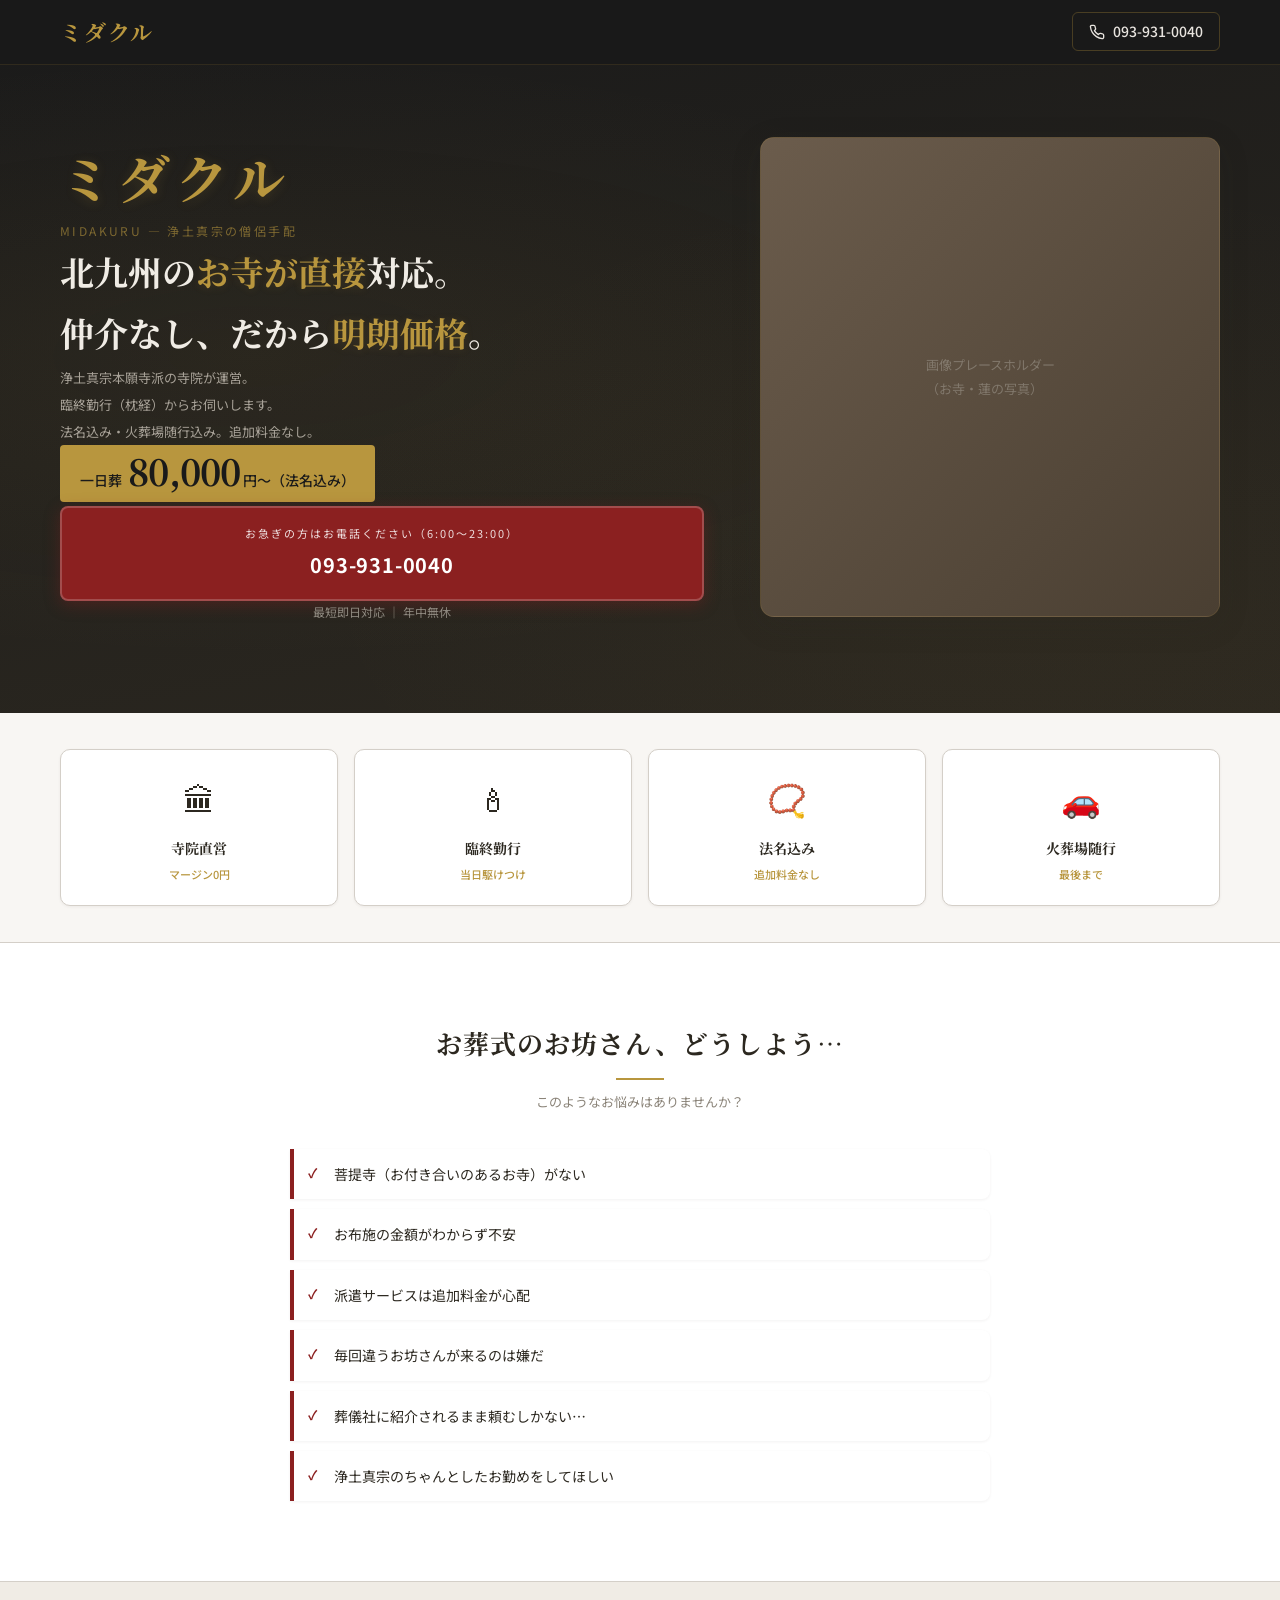
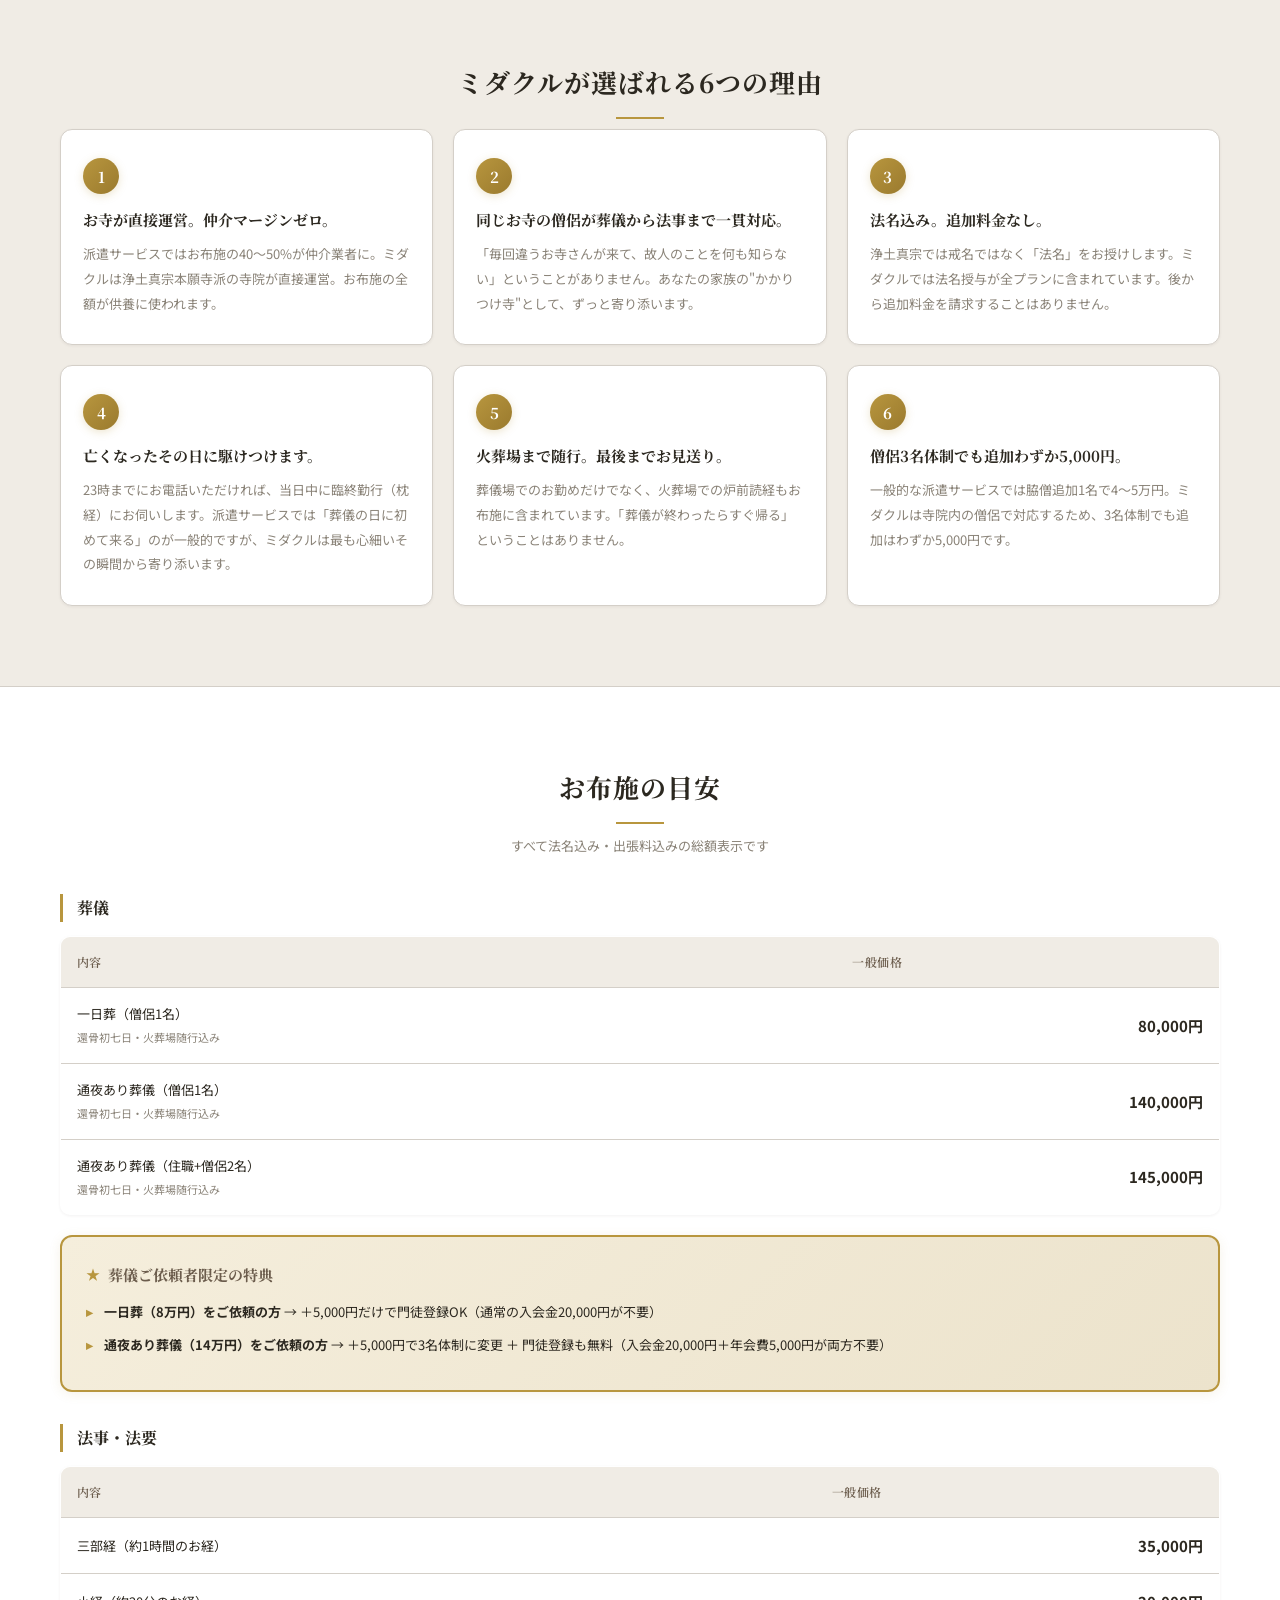
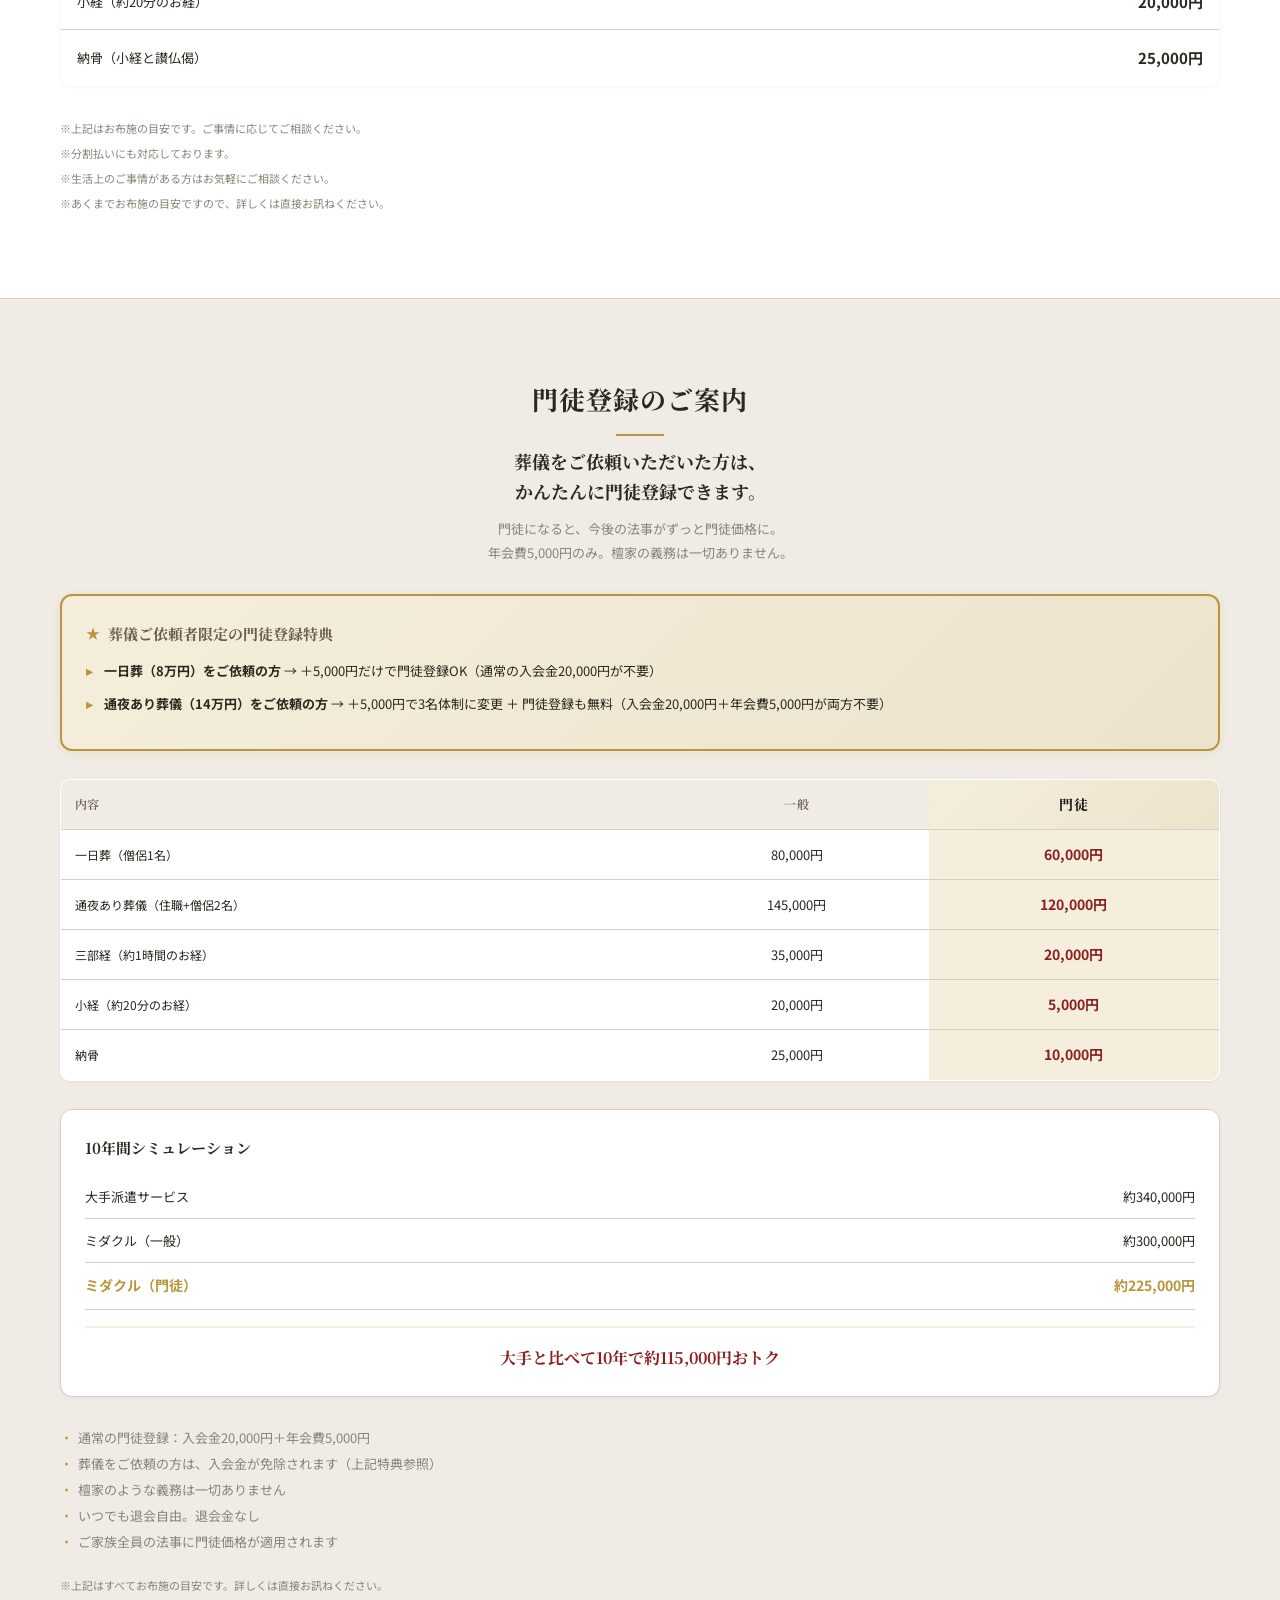
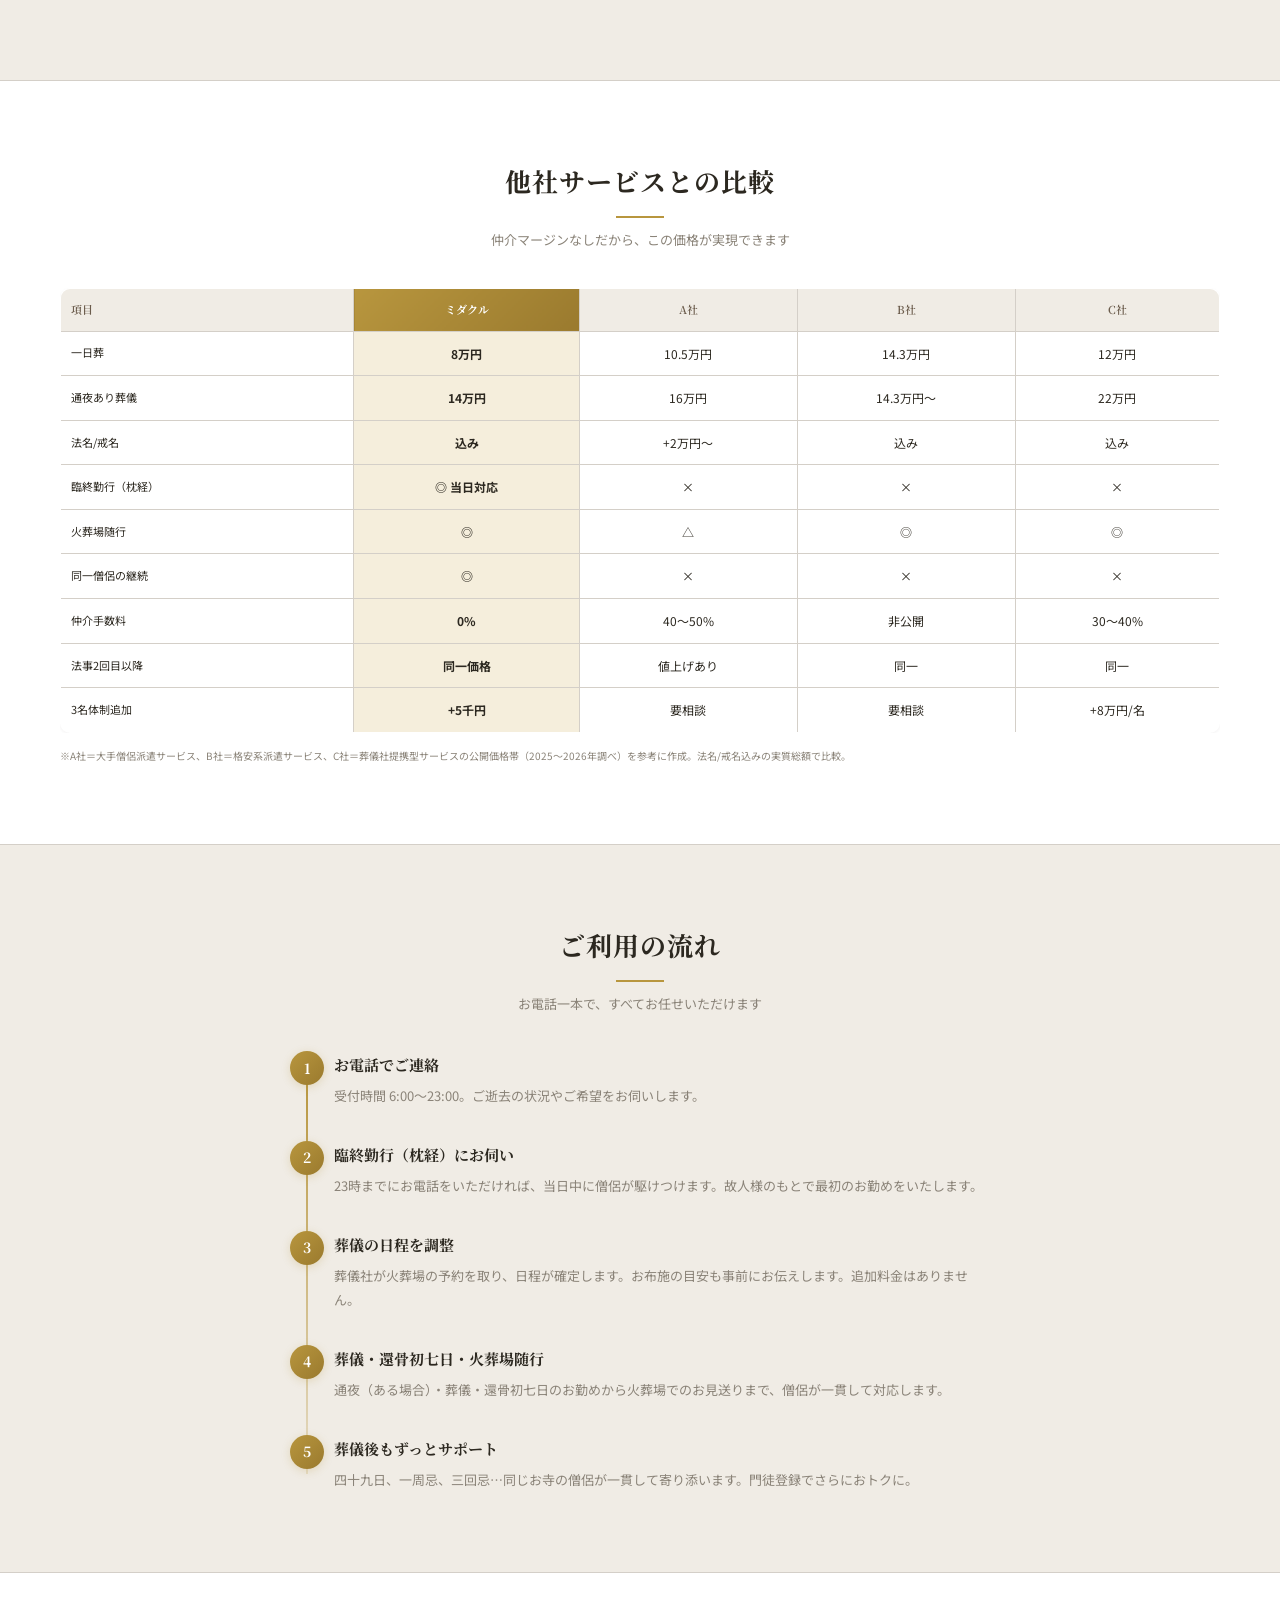
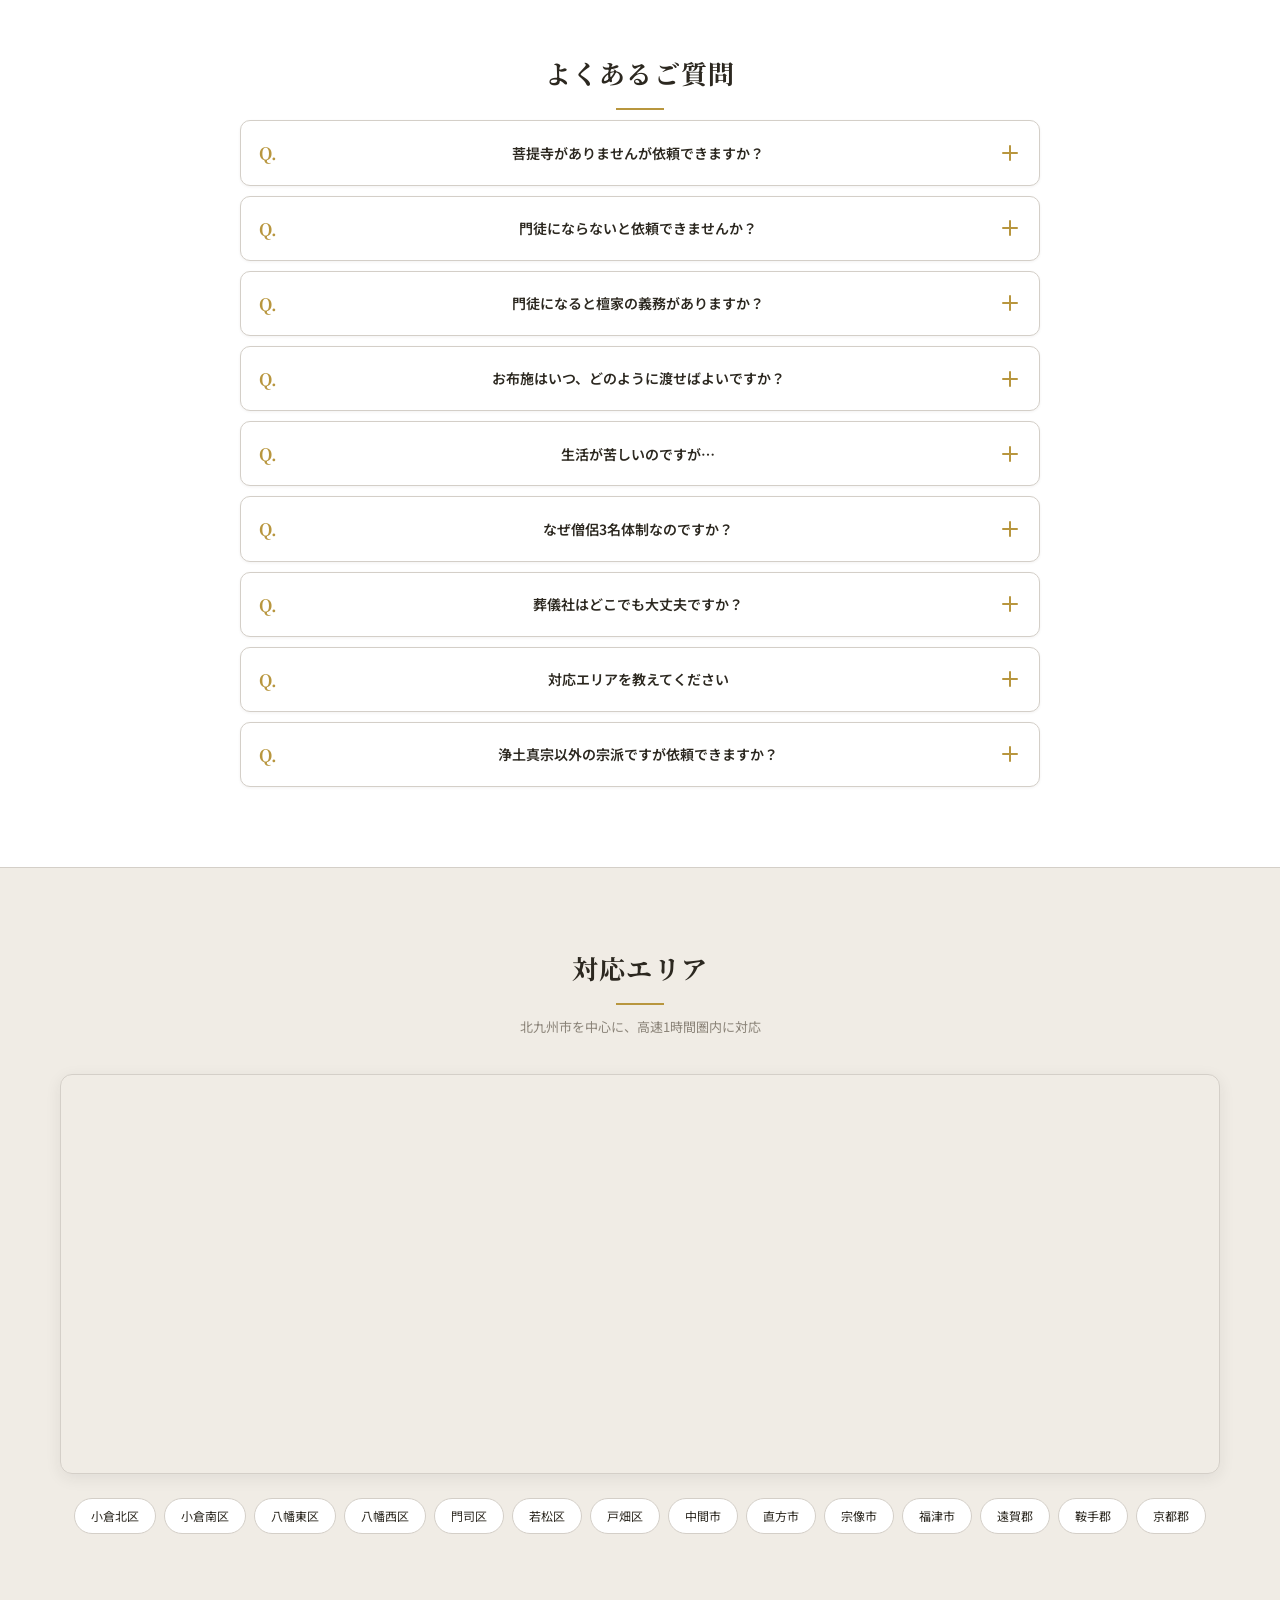
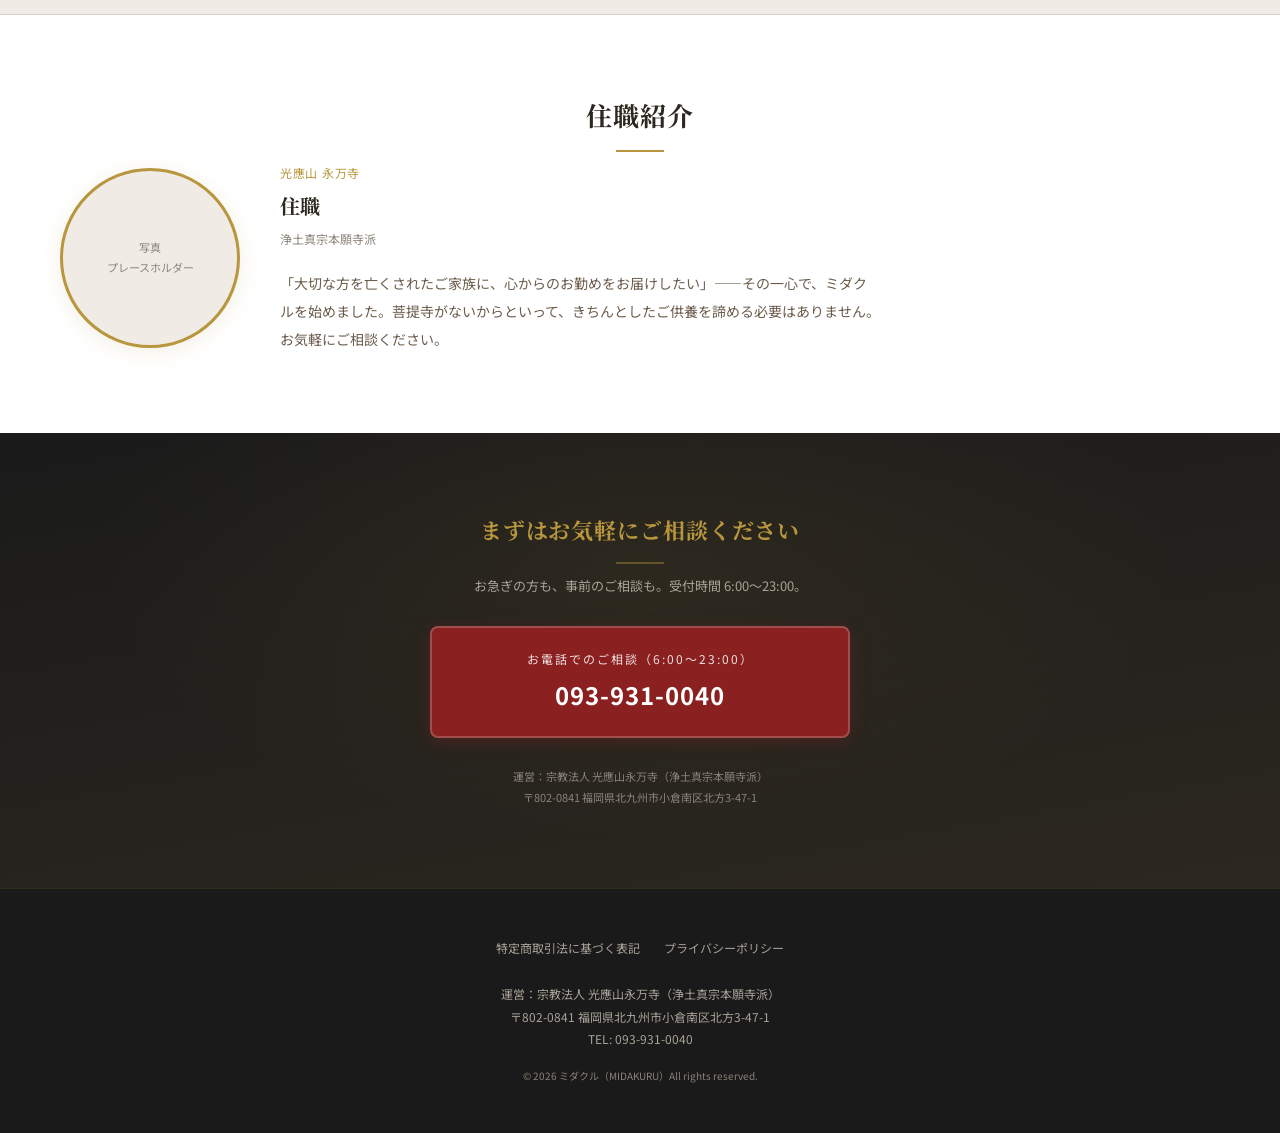
==== index.html @ 97f68e57 "デザイン修正：ゴールド感と価格バッジの高級感を強化 Co-Authored-By: Claude Opus 4.6 (1M context) <noreply@anthropic.com>" ====
<!DOCTYPE html>
<html lang="ja">
<head>
  <meta charset="UTF-8">
  <meta name="viewport" content="width=device-width, initial-scale=1.0">
  <title>ミダクル | 北九州の僧侶手配・お坊さん派遣 — 浄土真宗本願寺派の寺院が直接対応</title>
  <meta name="description" content="北九州市の浄土真宗本願寺派寺院が直接運営する僧侶手配サービス。一日葬8万円〜、法名込み・火葬場随行込み。仲介マージンなし。受付時間6:00〜23:00。">
  <meta name="keywords" content="僧侶派遣,北九州,お坊さん,葬儀,法事,浄土真宗,本願寺派,一日葬,家族葬,お布施">

  <!-- OGP -->
  <meta property="og:title" content="ミダクル | 北九州の僧侶手配サービス">
  <meta property="og:description" content="浄土真宗本願寺派の寺院が直接運営。法名込み・火葬場随行込み。一日葬8万円〜。">
  <meta property="og:image" content="/images/ogp.jpg">
  <meta property="og:type" content="website">
  <meta property="og:locale" content="ja_JP">

  <!-- Fonts -->
  <link rel="preconnect" href="https://fonts.googleapis.com">
  <link rel="preconnect" href="https://fonts.gstatic.com" crossorigin>
  <link href="https://fonts.googleapis.com/css2?family=Noto+Sans+JP:wght@400;500;600;700&family=Noto+Serif+JP:wght@400;700&display=swap" rel="stylesheet">

  <!-- Styles -->
  <link rel="stylesheet" href="css/style.css">

  <!-- JSON-LD -->
  <script type="application/ld+json">
  {
    "@context": "https://schema.org",
    "@type": "ReligiousOrganization",
    "name": "ミダクル（MIDAKURU）",
    "description": "北九州市の浄土真宗本願寺派寺院が直接運営する僧侶手配サービス",
    "url": "https://midakuru.jp",
    "telephone": "093-931-0040",
    "address": {
      "@type": "PostalAddress",
      "streetAddress": "北方3-47-1",
      "addressLocality": "北九州市小倉南区",
      "addressRegion": "福岡県",
      "postalCode": "802-0841",
      "addressCountry": "JP"
    },
    "parentOrganization": {
      "@type": "BuddhistTemple",
      "name": "光應山 永万寺"
    },
    "areaServed": ["北九州市", "中間市", "直方市", "宗像市", "福津市", "京都郡"]
  }
  </script>
</head>
<body>

  <!-- ========== Header ========== -->
  <header class="header">
    <div class="container">
      <a href="#" class="header__brand">ミダクル</a>
      <a href="tel:093-931-0040" class="header__phone">
        <svg class="header__phone-icon" viewBox="0 0 24 24" fill="none" stroke="currentColor" stroke-width="2" stroke-linecap="round" stroke-linejoin="round"><path d="M22 16.92v3a2 2 0 0 1-2.18 2 19.79 19.79 0 0 1-8.63-3.07 19.5 19.5 0 0 1-6-6 19.79 19.79 0 0 1-3.07-8.67A2 2 0 0 1 4.11 2h3a2 2 0 0 1 2 1.72c.127.96.361 1.903.7 2.81a2 2 0 0 1-.45 2.11L8.09 9.91a16 16 0 0 0 6 6l1.27-1.27a2 2 0 0 1 2.11-.45c.907.339 1.85.573 2.81.7A2 2 0 0 1 22 16.92z"/></svg>
        093-931-0040
      </a>
    </div>
  </header>

  <!-- ========== 1. Hero ========== -->
  <section class="hero" id="top">
    <div class="container">
      <div class="hero__content">
        <div class="hero__brand">ミダクル</div>
        <div class="hero__sub-brand">MIDAKURU — 浄土真宗の僧侶手配</div>

        <h1 class="hero__copy">
          北九州の<span class="gold">お寺が直接</span>対応。<br>
          仲介なし、だから<span class="gold">明朗価格</span>。
        </h1>

        <p class="hero__desc">
          浄土真宗本願寺派の寺院が運営。<br>
          臨終勤行（枕経）からお伺いします。<br>
          法名込み・火葬場随行込み。追加料金なし。
        </p>

        <div class="hero__badge">
          <span class="hero__badge-label">一日葬</span>
          <span class="hero__badge-price">80,000</span>
          <span class="hero__badge-unit">円〜（法名込み）</span>
        </div>

        <div class="hero__cta-wrap">
          <a href="tel:093-931-0040" class="btn-phone">
            <span class="btn-phone__label">お急ぎの方はお電話ください（6:00〜23:00）</span>
            <span class="btn-phone__number">093-931-0040</span>
          </a>
        </div>

        <p class="hero__hours">最短即日対応 ｜ 年中無休</p>
      </div>

      <div class="hero__image">
        <span>画像プレースホルダー<br>（お寺・蓮の写真）</span>
      </div>
    </div>
  </section>

  <!-- ========== 2. Trust Bar ========== -->
  <section class="trust-bar" data-reveal>
    <div class="container">
      <div class="trust-bar__grid">
        <div class="trust-bar__item">
          <div class="trust-bar__icon">🏛</div>
          <div class="trust-bar__title">寺院直営</div>
          <div class="trust-bar__text">マージン0円</div>
        </div>
        <div class="trust-bar__item">
          <div class="trust-bar__icon">🕯</div>
          <div class="trust-bar__title">臨終勤行</div>
          <div class="trust-bar__text">当日駆けつけ</div>
        </div>
        <div class="trust-bar__item">
          <div class="trust-bar__icon">📿</div>
          <div class="trust-bar__title">法名込み</div>
          <div class="trust-bar__text">追加料金なし</div>
        </div>
        <div class="trust-bar__item">
          <div class="trust-bar__icon">🚗</div>
          <div class="trust-bar__title">火葬場随行</div>
          <div class="trust-bar__text">最後まで</div>
        </div>
      </div>
    </div>
  </section>

  <!-- ========== 3. Pain Points ========== -->
  <section class="section section--white" data-reveal>
    <div class="container">
      <h2 class="section-title">お葬式のお坊さん、どうしよう…</h2>
      <p class="section-subtitle">このようなお悩みはありませんか？</p>

      <div class="pain__list">
        <div class="pain__item">菩提寺（お付き合いのあるお寺）がない</div>
        <div class="pain__item">お布施の金額がわからず不安</div>
        <div class="pain__item">派遣サービスは追加料金が心配</div>
        <div class="pain__item">毎回違うお坊さんが来るのは嫌だ</div>
        <div class="pain__item">葬儀社に紹介されるまま頼むしかない…</div>
        <div class="pain__item">浄土真宗のちゃんとしたお勤めをしてほしい</div>
      </div>
    </div>
  </section>

  <!-- ========== 4. Reasons ========== -->
  <section class="section section--alt" id="reasons" data-reveal>
    <div class="container">
      <h2 class="section-title">ミダクルが選ばれる6つの理由</h2>
      <div class="reasons__grid">
        <div class="reason-card">
          <div class="reason-card__number">1</div>
          <h3 class="reason-card__title">お寺が直接運営。仲介マージンゼロ。</h3>
          <p class="reason-card__text">派遣サービスではお布施の40〜50%が仲介業者に。ミダクルは浄土真宗本願寺派の寺院が直接運営。お布施の全額が供養に使われます。</p>
        </div>
        <div class="reason-card">
          <div class="reason-card__number">2</div>
          <h3 class="reason-card__title">同じお寺の僧侶が葬儀から法事まで一貫対応。</h3>
          <p class="reason-card__text">「毎回違うお寺さんが来て、故人のことを何も知らない」ということがありません。あなたの家族の"かかりつけ寺"として、ずっと寄り添います。</p>
        </div>
        <div class="reason-card">
          <div class="reason-card__number">3</div>
          <h3 class="reason-card__title">法名込み。追加料金なし。</h3>
          <p class="reason-card__text">浄土真宗では戒名ではなく「法名」をお授けします。ミダクルでは法名授与が全プランに含まれています。後から追加料金を請求することはありません。</p>
        </div>
        <div class="reason-card">
          <div class="reason-card__number">4</div>
          <h3 class="reason-card__title">亡くなったその日に駆けつけます。</h3>
          <p class="reason-card__text">23時までにお電話いただければ、当日中に臨終勤行（枕経）にお伺いします。派遣サービスでは「葬儀の日に初めて来る」のが一般的ですが、ミダクルは最も心細いその瞬間から寄り添います。</p>
        </div>
        <div class="reason-card">
          <div class="reason-card__number">5</div>
          <h3 class="reason-card__title">火葬場まで随行。最後までお見送り。</h3>
          <p class="reason-card__text">葬儀場でのお勤めだけでなく、火葬場での炉前読経もお布施に含まれています。「葬儀が終わったらすぐ帰る」ということはありません。</p>
        </div>
        <div class="reason-card">
          <div class="reason-card__number">6</div>
          <h3 class="reason-card__title">僧侶3名体制でも追加わずか5,000円。</h3>
          <p class="reason-card__text">一般的な派遣サービスでは脇僧追加1名で4〜5万円。ミダクルは寺院内の僧侶で対応するため、3名体制でも追加はわずか5,000円です。</p>
        </div>
      </div>
    </div>
  </section>

  <!-- ========== 5. Pricing ========== -->
  <section class="section section--white" id="price-funeral" data-reveal>
    <div class="container">
      <h2 class="section-title">お布施の目安</h2>
      <p class="section-subtitle">すべて法名込み・出張料込みの総額表示です</p>

      <!-- 葬儀 -->
      <div class="pricing__block">
        <h3 class="pricing__heading">葬儀</h3>
        <table class="price-table">
          <thead>
            <tr><th>内容</th><th>一般価格</th></tr>
          </thead>
          <tbody>
            <tr><td>一日葬（僧侶1名）<br><small>還骨初七日・火葬場随行込み</small></td><td>80,000円</td></tr>
            <tr><td>通夜あり葬儀（僧侶1名）<br><small>還骨初七日・火葬場随行込み</small></td><td>140,000円</td></tr>
            <tr><td>通夜あり葬儀（住職+僧侶2名）<br><small>還骨初七日・火葬場随行込み</small></td><td>145,000円</td></tr>
          </tbody>
        </table>

        <div class="offer-box">
          <div class="offer-box__title">葬儀ご依頼者限定の特典</div>
          <div class="offer-box__item"><strong>一日葬（8万円）をご依頼の方</strong> → ＋5,000円だけで門徒登録OK（通常の入会金20,000円が不要）</div>
          <div class="offer-box__item"><strong>通夜あり葬儀（14万円）をご依頼の方</strong> → ＋5,000円で3名体制に変更 ＋ 門徒登録も無料（入会金20,000円＋年会費5,000円が両方不要）</div>
        </div>
      </div>

      <!-- 法事 -->
      <div class="pricing__block" id="price-honji">
        <h3 class="pricing__heading">法事・法要</h3>
        <table class="price-table">
          <thead>
            <tr><th>内容</th><th>一般価格</th></tr>
          </thead>
          <tbody>
            <tr><td>三部経（約1時間のお経）</td><td>35,000円</td></tr>
            <tr><td>小経（約20分のお経）</td><td>20,000円</td></tr>
            <tr><td>納骨（小経と讃仏偈）</td><td>25,000円</td></tr>
          </tbody>
        </table>
      </div>

      <div class="pricing__notes">
        <p>※上記はお布施の目安です。ご事情に応じてご相談ください。</p>
        <p>※分割払いにも対応しております。</p>
        <p>※生活上のご事情がある方はお気軽にご相談ください。</p>
        <p>※あくまでお布施の目安ですので、詳しくは直接お訊ねください。</p>
      </div>
    </div>
  </section>

  <!-- ========== 6. Monto ========== -->
  <section class="section section--alt" id="monto" data-reveal>
    <div class="container">
      <h2 class="section-title">門徒登録のご案内</h2>

      <p class="monto__catch">葬儀をご依頼いただいた方は、<br>かんたんに門徒登録できます。</p>
      <p class="monto__sub">門徒になると、今後の法事がずっと門徒価格に。<br>年会費5,000円のみ。檀家の義務は一切ありません。</p>

      <div class="offer-box">
        <div class="offer-box__title">葬儀ご依頼者限定の門徒登録特典</div>
        <div class="offer-box__item"><strong>一日葬（8万円）をご依頼の方</strong> → ＋5,000円だけで門徒登録OK（通常の入会金20,000円が不要）</div>
        <div class="offer-box__item"><strong>通夜あり葬儀（14万円）をご依頼の方</strong> → ＋5,000円で3名体制に変更 ＋ 門徒登録も無料（入会金20,000円＋年会費5,000円が両方不要）</div>
      </div>

      <!-- 比較表 -->
      <table class="compare-table">
        <thead>
          <tr><th>内容</th><th>一般</th><th class="col-monto">門徒</th></tr>
        </thead>
        <tbody>
          <tr><td>一日葬（僧侶1名）</td><td>80,000円</td><td class="col-monto">60,000円</td></tr>
          <tr><td>通夜あり葬儀（住職+僧侶2名）</td><td>145,000円</td><td class="col-monto">120,000円</td></tr>
          <tr><td>三部経（約1時間のお経）</td><td>35,000円</td><td class="col-monto">20,000円</td></tr>
          <tr><td>小経（約20分のお経）</td><td>20,000円</td><td class="col-monto">5,000円</td></tr>
          <tr><td>納骨</td><td>25,000円</td><td class="col-monto">10,000円</td></tr>
        </tbody>
      </table>

      <!-- 10年シミュレーション -->
      <div class="simulation">
        <div class="simulation__title">10年間シミュレーション</div>
        <div class="simulation__row">
          <span>大手派遣サービス</span>
          <span>約340,000円</span>
        </div>
        <div class="simulation__row">
          <span>ミダクル（一般）</span>
          <span>約300,000円</span>
        </div>
        <div class="simulation__row simulation__row--highlight">
          <span>ミダクル（門徒）</span>
          <span>約225,000円</span>
        </div>
        <div class="simulation__result">大手と比べて10年で約115,000円おトク</div>
      </div>

      <ul class="monto__info">
        <li>通常の門徒登録：入会金20,000円＋年会費5,000円</li>
        <li>葬儀をご依頼の方は、入会金が免除されます（上記特典参照）</li>
        <li>檀家のような義務は一切ありません</li>
        <li>いつでも退会自由。退会金なし</li>
        <li>ご家族全員の法事に門徒価格が適用されます</li>
      </ul>

      <div class="pricing__notes" style="margin-top: 20px;">
        <p>※上記はすべてお布施の目安です。詳しくは直接お訊ねください。</p>
      </div>
    </div>
  </section>

  <!-- ========== 7. Competitor Comparison ========== -->
  <section class="section section--white" data-reveal>
    <div class="container">
      <h2 class="section-title">他社サービスとの比較</h2>
      <p class="section-subtitle">仲介マージンなしだから、この価格が実現できます</p>

      <div class="competitor-table-wrap">
        <table class="competitor-table">
          <thead>
            <tr>
              <th>項目</th>
              <th class="col-midakuru">ミダクル</th>
              <th>A社</th>
              <th>B社</th>
              <th>C社</th>
            </tr>
          </thead>
          <tbody>
            <tr><td>一日葬</td><td class="col-midakuru">8万円</td><td>10.5万円</td><td>14.3万円</td><td>12万円</td></tr>
            <tr><td>通夜あり葬儀</td><td class="col-midakuru">14万円</td><td>16万円</td><td>14.3万円〜</td><td>22万円</td></tr>
            <tr><td>法名/戒名</td><td class="col-midakuru">込み</td><td>+2万円〜</td><td>込み</td><td>込み</td></tr>
            <tr><td>臨終勤行（枕経）</td><td class="col-midakuru">◎ 当日対応</td><td>×</td><td>×</td><td>×</td></tr>
            <tr><td>火葬場随行</td><td class="col-midakuru">◎</td><td>△</td><td>◎</td><td>◎</td></tr>
            <tr><td>同一僧侶の継続</td><td class="col-midakuru">◎</td><td>×</td><td>×</td><td>×</td></tr>
            <tr><td>仲介手数料</td><td class="col-midakuru">0%</td><td>40〜50%</td><td>非公開</td><td>30〜40%</td></tr>
            <tr><td>法事2回目以降</td><td class="col-midakuru">同一価格</td><td>値上げあり</td><td>同一</td><td>同一</td></tr>
            <tr><td>3名体制追加</td><td class="col-midakuru">+5千円</td><td>要相談</td><td>要相談</td><td>+8万円/名</td></tr>
          </tbody>
        </table>
      </div>
      <p class="competitor-note">※A社＝大手僧侶派遣サービス、B社＝格安系派遣サービス、C社＝葬儀社提携型サービスの公開価格帯（2025〜2026年調べ）を参考に作成。法名/戒名込みの実質総額で比較。</p>
    </div>
  </section>

  <!-- ========== 8. Flow ========== -->
  <section class="section section--alt" data-reveal>
    <div class="container">
      <h2 class="section-title">ご利用の流れ</h2>
      <p class="section-subtitle">お電話一本で、すべてお任せいただけます</p>

      <div class="flow__timeline">
        <div class="flow__step">
          <div class="flow__number">1</div>
          <h3 class="flow__title">お電話でご連絡</h3>
          <p class="flow__text">受付時間 6:00〜23:00。ご逝去の状況やご希望をお伺いします。</p>
        </div>
        <div class="flow__step">
          <div class="flow__number">2</div>
          <h3 class="flow__title">臨終勤行（枕経）にお伺い</h3>
          <p class="flow__text">23時までにお電話をいただければ、当日中に僧侶が駆けつけます。故人様のもとで最初のお勤めをいたします。</p>
        </div>
        <div class="flow__step">
          <div class="flow__number">3</div>
          <h3 class="flow__title">葬儀の日程を調整</h3>
          <p class="flow__text">葬儀社が火葬場の予約を取り、日程が確定します。お布施の目安も事前にお伝えします。追加料金はありません。</p>
        </div>
        <div class="flow__step">
          <div class="flow__number">4</div>
          <h3 class="flow__title">葬儀・還骨初七日・火葬場随行</h3>
          <p class="flow__text">通夜（ある場合）・葬儀・還骨初七日のお勤めから火葬場でのお見送りまで、僧侶が一貫して対応します。</p>
        </div>
        <div class="flow__step">
          <div class="flow__number">5</div>
          <h3 class="flow__title">葬儀後もずっとサポート</h3>
          <p class="flow__text">四十九日、一周忌、三回忌…同じお寺の僧侶が一貫して寄り添います。門徒登録でさらにおトクに。</p>
        </div>
      </div>
    </div>
  </section>

  <!-- ========== 9. FAQ ========== -->
  <section class="section section--white" id="faq" data-reveal>
    <div class="container">
      <h2 class="section-title">よくあるご質問</h2>

      <div class="faq__list">
        <div class="faq__item">
          <button class="faq__question" aria-expanded="false">
            菩提寺がありませんが依頼できますか？
            <span class="faq__icon"></span>
          </button>
          <div class="faq__answer"><div class="faq__answer-inner">はい、菩提寺がない方こそミダクルをご利用ください。宗旨宗派を問わず、どなたでもご依頼いただけます。</div></div>
        </div>
        <div class="faq__item">
          <button class="faq__question" aria-expanded="false">
            門徒にならないと依頼できませんか？
            <span class="faq__icon"></span>
          </button>
          <div class="faq__answer"><div class="faq__answer-inner">いいえ、門徒でなくても一般価格でご依頼いただけます。門徒登録は任意です。強制は一切ありません。</div></div>
        </div>
        <div class="faq__item">
          <button class="faq__question" aria-expanded="false">
            門徒になると檀家の義務がありますか？
            <span class="faq__icon"></span>
          </button>
          <div class="faq__answer"><div class="faq__answer-inner">ありません。寄付やお手伝いの義務は一切なく、いつでも退会自由です。年会費5,000円のみです。</div></div>
        </div>
        <div class="faq__item">
          <button class="faq__question" aria-expanded="false">
            お布施はいつ、どのように渡せばよいですか？
            <span class="faq__icon"></span>
          </button>
          <div class="faq__answer"><div class="faq__answer-inner">当日にお渡しいただくか、後日のお振込みでも結構です。分割払いにもご対応しております。</div></div>
        </div>
        <div class="faq__item">
          <button class="faq__question" aria-expanded="false">
            生活が苦しいのですが…
            <span class="faq__icon"></span>
          </button>
          <div class="faq__answer"><div class="faq__answer-inner">ご事情をお聞かせください。金額のご相談や分割払いにも対応しております。お布施の金額で供養の質が変わることはありません。</div></div>
        </div>
        <div class="faq__item">
          <button class="faq__question" aria-expanded="false">
            なぜ僧侶3名体制なのですか？
            <span class="faq__icon"></span>
          </button>
          <div class="faq__answer"><div class="faq__answer-inner">お葬式は一生に一度きりの大切な儀式です。もし読経の途中で僧侶が体調を崩したら、そのお葬式はやり直しがききません。大切な方を確実にお見送りできるよう、永万寺では3名体制でお勤めを行っています。丁寧さだけでなく「確実にお葬式を最後までやり遂げる」ための備えでもあります。</div></div>
        </div>
        <div class="faq__item">
          <button class="faq__question" aria-expanded="false">
            葬儀社はどこでも大丈夫ですか？
            <span class="faq__icon"></span>
          </button>
          <div class="faq__answer"><div class="faq__answer-inner">はい、どの葬儀社をお使いでも対応いたします。葬儀場、ご自宅、火葬場どこへでもお伺いします。</div></div>
        </div>
        <div class="faq__item">
          <button class="faq__question" aria-expanded="false">
            対応エリアを教えてください
            <span class="faq__icon"></span>
          </button>
          <div class="faq__answer"><div class="faq__answer-inner">北九州市全域（小倉北区・小倉南区・八幡東区・八幡西区・門司区・若松区・戸畑区）、中間市、直方市、宗像市、福津市、遠賀郡、鞍手郡、京都郡に対応しています。</div></div>
        </div>
        <div class="faq__item">
          <button class="faq__question" aria-expanded="false">
            浄土真宗以外の宗派ですが依頼できますか？
            <span class="faq__icon"></span>
          </button>
          <div class="faq__answer"><div class="faq__answer-inner">お勤め自体は浄土真宗本願寺派の作法で行います。宗派にこだわりがなければ、どなたでもご利用いただけます。</div></div>
        </div>
      </div>
    </div>
  </section>

  <!-- ========== 10. Area ========== -->
  <section class="section section--alt" id="area" data-reveal>
    <div class="container">
      <h2 class="section-title">対応エリア</h2>
      <p class="section-subtitle">北九州市を中心に、高速1時間圏内に対応</p>

      <div class="area__map">
        <iframe
          src="https://www.google.com/maps/embed?pb=!1m18!1m12!1m3!1d26593.06!2d130.8773!3d33.8547!2m3!1f0!2f0!3f0!3m2!1i1024!2i768!4f13.1!3m3!1m2!1s0x3543c12b7ae06a1b%3A0x2e47c15b39ae9c3c!2z5rC45LiH5a-6!5e0!3m2!1sja!2sjp!4v1"
          allowfullscreen=""
          loading="lazy"
          referrerpolicy="no-referrer-when-downgrade"
          title="永万寺の所在地"></iframe>
      </div>

      <div class="area__list">
        <span class="area__tag">小倉北区</span>
        <span class="area__tag">小倉南区</span>
        <span class="area__tag">八幡東区</span>
        <span class="area__tag">八幡西区</span>
        <span class="area__tag">門司区</span>
        <span class="area__tag">若松区</span>
        <span class="area__tag">戸畑区</span>
        <span class="area__tag">中間市</span>
        <span class="area__tag">直方市</span>
        <span class="area__tag">宗像市</span>
        <span class="area__tag">福津市</span>
        <span class="area__tag">遠賀郡</span>
        <span class="area__tag">鞍手郡</span>
        <span class="area__tag">京都郡</span>
      </div>
    </div>
  </section>

  <!-- ========== 11. Profile ========== -->
  <section class="section section--white" data-reveal>
    <div class="container">
      <h2 class="section-title">住職紹介</h2>

      <div class="profile__wrap">
        <div class="profile__photo">
          <span class="profile__photo-placeholder">写真<br>プレースホルダー</span>
        </div>
        <div class="profile__info">
          <div class="profile__temple">光應山 永万寺</div>
          <div class="profile__name">住職</div>
          <div class="profile__role">浄土真宗本願寺派</div>
          <p class="profile__text">
            「大切な方を亡くされたご家族に、心からのお勤めをお届けしたい」——その一心で、ミダクルを始めました。菩提寺がないからといって、きちんとしたご供養を諦める必要はありません。お気軽にご相談ください。
          </p>
        </div>
      </div>
    </div>
  </section>

  <!-- ========== 12. Final CTA ========== -->
  <section class="section section--dark final-cta" id="contact">
    <div class="container">
      <h2 class="section-title">まずはお気軽にご相談ください</h2>
      <p class="final-cta__sub">お急ぎの方も、事前のご相談も。受付時間 6:00〜23:00。</p>

      <div class="final-cta__btn-wrap">
        <a href="tel:093-931-0040" class="btn-phone">
          <span class="btn-phone__label">お電話でのご相談（6:00〜23:00）</span>
          <span class="btn-phone__number">093-931-0040</span>
        </a>
      </div>

      <p class="final-cta__info">
        運営：宗教法人 光應山永万寺（浄土真宗本願寺派）<br>
        〒802-0841 福岡県北九州市小倉南区北方3-47-1
      </p>
    </div>
  </section>

  <!-- ========== Sticky CTA ========== -->
  <div class="sticky-cta">
    <div class="sticky-cta__inner">
      <a href="tel:093-931-0040" class="btn-phone btn-phone--sticky">
        <span class="btn-phone__number">📞 093-931-0040</span>
      </a>
    </div>
  </div>

  <!-- ========== Footer ========== -->
  <footer class="footer">
    <div class="container">
      <div class="footer__links">
        <a href="tokusho.html">特定商取引法に基づく表記</a>
        <a href="privacy.html">プライバシーポリシー</a>
      </div>
      <div class="footer__org">
        運営：宗教法人 光應山永万寺（浄土真宗本願寺派）<br>
        〒802-0841 福岡県北九州市小倉南区北方3-47-1<br>
        TEL: 093-931-0040
      </div>
      <div class="footer__copy">&copy; 2026 ミダクル（MIDAKURU）All rights reserved.</div>
    </div>
  </footer>

  <!-- JS -->
  <script src="js/main.js"></script>
</body>
</html>
---- css/style.css ----
/* =============================================
   ミダクル LP — style.css
   Mobile-first (375px base → 1200px max)
   「和の品格 × 現代的な明朗さ」
   ============================================= */

/* --- CSS Variables --- */
:root {
  --color-bg: #f8f6f3;
  --color-bg-alt: #f0ece5;
  --color-card: #ffffff;
  --color-border: #d4cfc8;
  --color-text: #2c2820;
  --color-muted: #8a8378;
  --color-accent: #6b5c4c;
  --color-gold: #b8963e;
  --color-gold-light: #f5eedc;
  --color-emergency: #8b2020;
  --color-line: #06C755;
  --color-dark: #1a1a1a;
  --color-dark-soft: #2c2820;

  --font-serif: 'Noto Serif JP', serif;
  --font-sans: 'Noto Sans JP', sans-serif;

  --shadow-sm: 0 1px 3px rgba(44, 40, 32, 0.06);
  --shadow-md: 0 4px 16px rgba(44, 40, 32, 0.08);
  --shadow-lg: 0 8px 32px rgba(44, 40, 32, 0.12);
}

/* --- Reset & Base --- */
*, *::before, *::after { box-sizing: border-box; margin: 0; padding: 0; }

html {
  scroll-behavior: smooth;
  font-size: 16px;
  -webkit-text-size-adjust: 100%;
}

body {
  font-family: var(--font-sans);
  color: var(--color-text);
  background: var(--color-bg);
  line-height: 1.8;
  font-size: 14px;
  -webkit-font-smoothing: antialiased;
}

img { max-width: 100%; height: auto; display: block; }
a { color: inherit; text-decoration: none; }
ul, ol { list-style: none; }

/* --- Utility --- */
.container {
  width: 100%;
  max-width: 1200px;
  margin: 0 auto;
  padding: 0 20px;
}

.section-title {
  font-family: var(--font-serif);
  font-size: 21px;
  font-weight: 700;
  text-align: center;
  margin-bottom: 8px;
  line-height: 1.5;
  color: var(--color-text);
  letter-spacing: 0.04em;
}

.section-title::after {
  content: '';
  display: block;
  width: 40px;
  height: 2px;
  background: var(--color-gold);
  margin: 14px auto 0;
}

.section-subtitle {
  text-align: center;
  color: var(--color-muted);
  font-size: 13px;
  margin-bottom: 36px;
  font-family: var(--font-sans);
}

.gold { color: var(--color-gold); }
.red { color: var(--color-emergency); }

/* --- Section spacing --- */
.section {
  padding: 56px 0;
}

.section--white {
  background: var(--color-card);
}

.section--alt {
  background: var(--color-bg-alt);
}

.section--dark {
  background: var(--color-dark);
  color: #e8e4df;
}

.section--dark .section-title {
  color: var(--color-gold);
}

.section--dark .section-title::after {
  background: rgba(184, 150, 62, 0.4);
}

/* Decorative section border */
.section--white + .section--alt,
.section--alt + .section--white {
  border-top: 1px solid var(--color-border);
}

/* =============================================
   1. Header
   ============================================= */
.header {
  position: fixed;
  top: 0;
  left: 0;
  width: 100%;
  z-index: 100;
  background: rgba(26, 26, 26, 0.96);
  backdrop-filter: blur(12px);
  -webkit-backdrop-filter: blur(12px);
  padding: 12px 0;
  border-bottom: 1px solid rgba(184, 150, 62, 0.15);
}

.header .container {
  display: flex;
  align-items: center;
  justify-content: space-between;
}

.header__brand {
  font-family: var(--font-serif);
  font-size: 22px;
  color: var(--color-gold);
  font-weight: 700;
  letter-spacing: 0.08em;
}

.header__phone {
  display: none;
  align-items: center;
  gap: 8px;
  color: #e8e4df;
  font-size: 14px;
  font-weight: 500;
  font-family: var(--font-sans);
  padding: 6px 16px;
  border: 1px solid rgba(184, 150, 62, 0.3);
  border-radius: 6px;
  transition: border-color 0.2s;
}

.header__phone:hover {
  border-color: var(--color-gold);
}

.header__phone-icon {
  width: 16px;
  height: 16px;
}

/* =============================================
   2. Hero
   ============================================= */
.hero {
  background: linear-gradient(170deg, var(--color-dark) 0%, var(--color-dark-soft) 100%);
  color: #e8e4df;
  padding: 100px 0 60px;
  min-height: 100svh;
  display: flex;
  align-items: center;
  position: relative;
  overflow: hidden;
}

/* Subtle texture overlay */
.hero::before {
  content: '';
  position: absolute;
  inset: 0;
  background:
    radial-gradient(ellipse at 20% 50%, rgba(184, 150, 62, 0.06) 0%, transparent 60%),
    radial-gradient(ellipse at 80% 80%, rgba(184, 150, 62, 0.04) 0%, transparent 50%);
  pointer-events: none;
}

.hero .container {
  display: flex;
  flex-direction: column;
  gap: 20px;
  position: relative;
  z-index: 1;
}

.hero__brand {
  font-family: var(--font-serif);
  font-size: 40px;
  color: var(--color-gold);
  font-weight: 700;
  letter-spacing: 0.12em;
  text-shadow: 0 2px 12px rgba(184, 150, 62, 0.2);
}

.hero__sub-brand {
  font-size: 12px;
  color: rgba(184, 150, 62, 0.6);
  letter-spacing: 0.2em;
  font-family: var(--font-sans);
  margin-top: -4px;
}

.hero__copy {
  font-family: var(--font-serif);
  font-size: 23px;
  line-height: 1.8;
  font-weight: 700;
  color: #f0ece5;
}

.hero__copy .gold {
  color: var(--color-gold);
  text-shadow: 0 1px 8px rgba(184, 150, 62, 0.15);
}

.hero__desc {
  font-size: 13px;
  line-height: 2.1;
  color: #a8a298;
  font-family: var(--font-sans);
}

.hero__badge {
  display: inline-flex;
  align-items: baseline;
  gap: 2px;
  background: var(--color-gold);
  color: var(--color-dark);
  padding: 8px 20px;
  border-radius: 4px;
}

.hero__badge-label {
  font-size: 13px;
  font-family: var(--font-sans);
  font-weight: 500;
  margin-right: 4px;
}

.hero__badge-price {
  font-family: var(--font-serif);
  font-size: 30px;
  font-weight: 700;
  line-height: 1;
  letter-spacing: -0.02em;
}

.hero__badge-unit {
  font-size: 13px;
  font-family: var(--font-sans);
  font-weight: 500;
}

.hero__cta-wrap {
  display: flex;
  flex-direction: column;
  gap: 10px;
  margin-top: 4px;
}

.btn-phone {
  display: flex;
  flex-direction: column;
  align-items: center;
  justify-content: center;
  background: var(--color-emergency);
  color: #fff;
  padding: 16px;
  border-radius: 8px;
  border: 2px solid rgba(255, 255, 255, 0.2);
  cursor: pointer;
  text-align: center;
  transition: transform 0.15s, box-shadow 0.15s;
  box-shadow: 0 4px 16px rgba(139, 32, 32, 0.35);
  font-family: var(--font-sans);
}

.btn-phone:hover {
  transform: translateY(-1px);
  box-shadow: 0 6px 24px rgba(139, 32, 32, 0.45);
}

.btn-phone:active {
  transform: translateY(0);
}

.btn-phone__label {
  display: block;
  font-size: 11px;
  font-weight: 400;
  letter-spacing: 2px;
  opacity: 0.85;
  margin-bottom: 4px;
}

.btn-phone__number {
  display: block;
  font-size: 20px;
  font-weight: 700;
  letter-spacing: 0.04em;
}

.hero__hours {
  text-align: center;
  font-size: 12px;
  color: rgba(168, 162, 152, 0.8);
  font-family: var(--font-sans);
}

.hero__image {
  display: none;
}

/* =============================================
   3. Trust Bar
   ============================================= */
.trust-bar {
  padding: 36px 0;
  background: var(--color-bg);
  border-bottom: 1px solid var(--color-border);
}

.trust-bar__grid {
  display: grid;
  grid-template-columns: repeat(2, 1fr);
  gap: 12px;
}

.trust-bar__item {
  text-align: center;
  padding: 20px 10px;
  background: var(--color-card);
  border-radius: 10px;
  border: 1px solid var(--color-border);
  box-shadow: var(--shadow-sm);
  transition: box-shadow 0.2s;
}

.trust-bar__item:hover {
  box-shadow: var(--shadow-md);
}

.trust-bar__icon {
  font-size: 32px;
  margin-bottom: 8px;
}

.trust-bar__title {
  font-family: var(--font-serif);
  font-size: 14px;
  font-weight: 700;
  margin-bottom: 4px;
  color: var(--color-text);
}

.trust-bar__text {
  font-size: 11px;
  color: var(--color-gold);
  font-weight: 500;
}

/* =============================================
   4. Pain Points (お悩み共感)
   ============================================= */
.pain__list {
  display: flex;
  flex-direction: column;
  gap: 10px;
  max-width: 700px;
  margin: 0 auto;
}

.pain__item {
  padding: 14px 16px 14px 40px;
  border-left: 4px solid var(--color-emergency);
  background: var(--color-card);
  border-radius: 0 8px 8px 0;
  font-size: 14px;
  font-family: var(--font-sans);
  line-height: 1.6;
  position: relative;
  box-shadow: var(--shadow-sm);
}

.pain__item::before {
  content: '✓';
  position: absolute;
  left: 14px;
  top: 14px;
  color: var(--color-emergency);
  font-weight: 700;
  font-size: 13px;
}

/* =============================================
   5. Reasons (選ばれる理由)
   ============================================= */
.reasons__grid {
  display: flex;
  flex-direction: column;
  gap: 16px;
}

.reason-card {
  background: var(--color-card);
  border-radius: 12px;
  padding: 28px 22px;
  border: 1px solid var(--color-border);
  box-shadow: var(--shadow-sm);
  position: relative;
  transition: box-shadow 0.2s;
}

.reason-card:hover {
  box-shadow: var(--shadow-md);
}

.reason-card__number {
  display: inline-flex;
  align-items: center;
  justify-content: center;
  width: 36px;
  height: 36px;
  background: linear-gradient(135deg, var(--color-gold), #9a7a2e);
  color: #fff;
  border-radius: 50%;
  font-family: var(--font-serif);
  font-size: 15px;
  font-weight: 700;
  margin-bottom: 14px;
  box-shadow: 0 2px 8px rgba(184, 150, 62, 0.25);
}

.reason-card__title {
  font-family: var(--font-serif);
  font-size: 15px;
  font-weight: 700;
  margin-bottom: 10px;
  line-height: 1.6;
  color: var(--color-text);
}

.reason-card__text {
  font-size: 13px;
  font-family: var(--font-sans);
  color: var(--color-muted);
  line-height: 1.9;
}

/* =============================================
   6. Pricing (料金表)
   ============================================= */
.pricing__block {
  margin-bottom: 32px;
}

.pricing__heading {
  font-family: var(--font-serif);
  font-size: 16px;
  font-weight: 700;
  margin-bottom: 14px;
  padding-left: 14px;
  border-left: 3px solid var(--color-gold);
  color: var(--color-text);
}

.price-table {
  width: 100%;
  border-collapse: collapse;
  font-size: 13px;
  background: var(--color-card);
  border-radius: 10px;
  overflow: hidden;
  border: 1px solid var(--color-border);
  box-shadow: var(--shadow-sm);
}

.price-table th,
.price-table td {
  padding: 14px 16px;
  text-align: left;
  border-bottom: 1px solid var(--color-border);
  font-family: var(--font-sans);
}

.price-table th {
  background: var(--color-bg-alt);
  font-weight: 600;
  font-size: 12px;
  color: var(--color-accent);
  font-family: var(--font-serif);
  letter-spacing: 0.04em;
}

.price-table td:last-child {
  text-align: right;
  font-weight: 700;
  white-space: nowrap;
  color: var(--color-text);
  font-size: 15px;
}

.price-table small {
  color: var(--color-muted);
  font-size: 11px;
}

.price-table tr:last-child td { border-bottom: none; }

/* Special offer box */
.offer-box {
  background: linear-gradient(135deg, var(--color-gold-light), #ece3cc);
  border: 2px solid var(--color-gold);
  border-radius: 12px;
  padding: 24px;
  margin-top: 20px;
  margin-bottom: 28px;
  box-shadow: 0 2px 12px rgba(184, 150, 62, 0.12);
}

.offer-box__title {
  font-family: var(--font-serif);
  font-size: 15px;
  font-weight: 700;
  color: var(--color-accent);
  margin-bottom: 12px;
  display: flex;
  align-items: center;
  gap: 8px;
}

.offer-box__title::before {
  content: '★';
  color: var(--color-gold);
  font-size: 14px;
}

.offer-box__item {
  font-size: 13px;
  font-family: var(--font-sans);
  line-height: 1.9;
  margin-bottom: 8px;
  padding-left: 18px;
  position: relative;
  color: var(--color-text);
}

.offer-box__item::before {
  content: '▸';
  position: absolute;
  left: 0;
  color: var(--color-gold);
  font-weight: 700;
}

.pricing__notes {
  font-size: 11px;
  color: var(--color-muted);
  line-height: 1.9;
  margin-top: 16px;
  font-family: var(--font-sans);
}

.pricing__notes p {
  margin-bottom: 4px;
}

/* =============================================
   7. Monto (門徒登録)
   ============================================= */
.monto__catch {
  font-family: var(--font-serif);
  font-size: 18px;
  font-weight: 700;
  text-align: center;
  margin-bottom: 10px;
  line-height: 1.7;
  color: var(--color-text);
}

.monto__sub {
  text-align: center;
  font-size: 13px;
  color: var(--color-muted);
  margin-bottom: 28px;
  line-height: 1.9;
  font-family: var(--font-sans);
}

/* Comparison table */
.compare-table {
  width: 100%;
  border-collapse: collapse;
  font-size: 13px;
  background: var(--color-card);
  border-radius: 10px;
  overflow: hidden;
  border: 1px solid var(--color-border);
  margin-bottom: 28px;
  box-shadow: var(--shadow-sm);
}

.compare-table th,
.compare-table td {
  padding: 12px 14px;
  text-align: center;
  border-bottom: 1px solid var(--color-border);
  font-family: var(--font-sans);
}

.compare-table thead th {
  background: var(--color-bg-alt);
  font-weight: 600;
  font-size: 12px;
  font-family: var(--font-serif);
  color: var(--color-accent);
  letter-spacing: 0.04em;
}

.compare-table th:first-child,
.compare-table td:first-child {
  text-align: left;
  font-size: 12px;
}

.compare-table .col-monto {
  background: var(--color-gold-light);
  font-weight: 700;
  color: var(--color-emergency);
  font-size: 14px;
}

.compare-table thead .col-monto {
  color: var(--color-dark);
  background: linear-gradient(135deg, var(--color-gold-light), #ece3cc);
}

/* Simulation */
.simulation {
  background: var(--color-card);
  border: 1px solid var(--color-border);
  border-radius: 12px;
  padding: 24px;
  margin-bottom: 28px;
  box-shadow: var(--shadow-sm);
}

.simulation__title {
  font-family: var(--font-serif);
  font-size: 15px;
  font-weight: 700;
  margin-bottom: 14px;
  color: var(--color-text);
}

.simulation__row {
  display: flex;
  justify-content: space-between;
  align-items: center;
  padding: 10px 0;
  font-size: 13px;
  font-family: var(--font-sans);
  border-bottom: 1px solid var(--color-border);
}

.simulation__row:last-of-type { border-bottom: none; }

.simulation__row--highlight {
  color: var(--color-gold);
  font-weight: 700;
  font-size: 14px;
}

.simulation__result {
  text-align: center;
  margin-top: 16px;
  padding-top: 16px;
  border-top: 2px solid var(--color-gold-light);
  font-family: var(--font-serif);
  font-size: 16px;
  font-weight: 700;
  color: var(--color-emergency);
}

/* Monto info list */
.monto__info {
  font-size: 13px;
  line-height: 2;
  color: var(--color-muted);
  font-family: var(--font-sans);
}

.monto__info li {
  padding-left: 18px;
  position: relative;
}

.monto__info li::before {
  content: '・';
  position: absolute;
  left: 0;
  color: var(--color-gold);
}

/* =============================================
   8. Competitor Comparison (他社比較)
   ============================================= */
.competitor-table-wrap {
  overflow-x: auto;
  -webkit-overflow-scrolling: touch;
  margin-bottom: 14px;
}

.competitor-table {
  width: 100%;
  min-width: 540px;
  border-collapse: collapse;
  font-size: 12px;
  background: var(--color-card);
  border-radius: 10px;
  overflow: hidden;
  border: 1px solid var(--color-border);
  box-shadow: var(--shadow-sm);
}

.competitor-table th,
.competitor-table td {
  padding: 11px 10px;
  text-align: center;
  border-bottom: 1px solid var(--color-border);
  border-right: 1px solid var(--color-border);
  font-family: var(--font-sans);
}

.competitor-table th:last-child,
.competitor-table td:last-child {
  border-right: none;
}

.competitor-table thead th {
  background: var(--color-bg-alt);
  font-weight: 600;
  font-size: 11px;
  white-space: nowrap;
  font-family: var(--font-serif);
  color: var(--color-accent);
}

.competitor-table th:first-child,
.competitor-table td:first-child {
  text-align: left;
  white-space: nowrap;
  font-size: 11px;
}

.competitor-table .col-midakuru {
  background: var(--color-gold-light);
  font-weight: 700;
  color: var(--color-text);
}

.competitor-table thead .col-midakuru {
  background: linear-gradient(135deg, var(--color-gold), #9a7a2e);
  color: #fff;
}

.competitor-note {
  font-size: 10px;
  color: var(--color-muted);
  line-height: 1.7;
  font-family: var(--font-sans);
}

/* =============================================
   9. Flow (ご利用の流れ)
   ============================================= */
.flow__timeline {
  position: relative;
  padding-left: 44px;
  max-width: 700px;
  margin: 0 auto;
}

.flow__timeline::before {
  content: '';
  position: absolute;
  left: 16px;
  top: 18px;
  bottom: 18px;
  width: 2px;
  background: linear-gradient(180deg, var(--color-gold), rgba(184, 150, 62, 0.2));
}

.flow__step {
  position: relative;
  margin-bottom: 32px;
}

.flow__step:last-child { margin-bottom: 0; }

.flow__number {
  position: absolute;
  left: -44px;
  top: 0;
  width: 34px;
  height: 34px;
  background: linear-gradient(135deg, var(--color-gold), #9a7a2e);
  color: #fff;
  border-radius: 50%;
  display: flex;
  align-items: center;
  justify-content: center;
  font-family: var(--font-serif);
  font-size: 14px;
  font-weight: 700;
  z-index: 1;
  box-shadow: 0 2px 8px rgba(184, 150, 62, 0.25);
}

.flow__title {
  font-family: var(--font-serif);
  font-size: 15px;
  font-weight: 700;
  margin-bottom: 6px;
  color: var(--color-text);
}

.flow__text {
  font-size: 13px;
  font-family: var(--font-sans);
  color: var(--color-muted);
  line-height: 1.9;
}

/* =============================================
   10. FAQ
   ============================================= */
.faq__list {
  display: flex;
  flex-direction: column;
  gap: 10px;
  max-width: 800px;
  margin: 0 auto;
}

.faq__item {
  background: var(--color-card);
  border: 1px solid var(--color-border);
  border-radius: 10px;
  overflow: hidden;
  box-shadow: var(--shadow-sm);
  transition: box-shadow 0.2s;
}

.faq__item:hover {
  box-shadow: var(--shadow-md);
}

.faq__question {
  width: 100%;
  display: flex;
  align-items: center;
  justify-content: space-between;
  gap: 12px;
  padding: 18px 18px;
  background: none;
  border: none;
  cursor: pointer;
  font-size: 14px;
  font-weight: 600;
  text-align: left;
  color: var(--color-text);
  font-family: var(--font-sans);
  line-height: 1.6;
}

.faq__question::before {
  content: 'Q.';
  flex-shrink: 0;
  font-family: var(--font-serif);
  color: var(--color-gold);
  font-weight: 700;
  font-size: 17px;
}

.faq__icon {
  flex-shrink: 0;
  width: 22px;
  height: 22px;
  position: relative;
  transition: transform 0.3s;
}

.faq__icon::before,
.faq__icon::after {
  content: '';
  position: absolute;
  background: var(--color-gold);
  border-radius: 1px;
}

.faq__icon::before {
  top: 50%;
  left: 3px;
  right: 3px;
  height: 2px;
  transform: translateY(-50%);
}

.faq__icon::after {
  left: 50%;
  top: 3px;
  bottom: 3px;
  width: 2px;
  transform: translateX(-50%);
  transition: transform 0.3s;
}

.faq__item.is-open .faq__icon::after {
  transform: translateX(-50%) scaleY(0);
}

.faq__answer {
  max-height: 0;
  overflow: hidden;
  transition: max-height 0.3s ease;
}

.faq__answer-inner {
  padding: 0 18px 18px 18px;
  font-size: 13px;
  line-height: 1.9;
  color: var(--color-muted);
  border-top: 1px solid var(--color-border);
  padding-top: 14px;
  font-family: var(--font-sans);
}

/* =============================================
   11. Area (対応エリア)
   ============================================= */
.area__map {
  width: 100%;
  height: 280px;
  border-radius: 12px;
  overflow: hidden;
  margin-bottom: 24px;
  border: 1px solid var(--color-border);
  box-shadow: var(--shadow-md);
}

.area__map iframe {
  width: 100%;
  height: 100%;
  border: 0;
}

.area__list {
  display: flex;
  flex-wrap: wrap;
  gap: 8px;
  justify-content: center;
}

.area__tag {
  display: inline-block;
  background: var(--color-card);
  border: 1px solid var(--color-border);
  border-radius: 20px;
  padding: 6px 16px;
  font-size: 12px;
  font-family: var(--font-sans);
  color: var(--color-text);
  transition: background 0.2s, border-color 0.2s;
}

.area__tag:hover {
  background: var(--color-gold-light);
  border-color: var(--color-gold);
}

/* =============================================
   12. Profile (住職紹介)
   ============================================= */
.profile__wrap {
  display: flex;
  flex-direction: column;
  align-items: center;
  gap: 28px;
}

.profile__photo {
  width: 180px;
  height: 180px;
  border-radius: 50%;
  overflow: hidden;
  background: var(--color-bg-alt);
  border: 3px solid var(--color-gold);
  display: flex;
  align-items: center;
  justify-content: center;
  flex-shrink: 0;
  box-shadow: 0 4px 20px rgba(184, 150, 62, 0.15);
}

.profile__photo-placeholder {
  font-size: 11px;
  color: var(--color-muted);
  text-align: center;
  font-family: var(--font-sans);
}

.profile__info {
  text-align: center;
}

.profile__temple {
  font-size: 12px;
  color: var(--color-gold);
  margin-bottom: 4px;
  font-family: var(--font-sans);
  letter-spacing: 0.06em;
}

.profile__name {
  font-family: var(--font-serif);
  font-size: 20px;
  font-weight: 700;
  margin-bottom: 4px;
  color: var(--color-text);
}

.profile__role {
  font-size: 12px;
  color: var(--color-muted);
  margin-bottom: 20px;
  font-family: var(--font-sans);
}

.profile__text {
  font-size: 14px;
  line-height: 2;
  color: var(--color-accent);
  max-width: 600px;
  font-family: var(--font-sans);
}

/* =============================================
   13. Final CTA
   ============================================= */
.final-cta {
  text-align: center;
  background: linear-gradient(170deg, var(--color-dark) 0%, var(--color-dark-soft) 100%);
  position: relative;
}

.final-cta::before {
  content: '';
  position: absolute;
  inset: 0;
  background: radial-gradient(ellipse at 50% 30%, rgba(184, 150, 62, 0.08) 0%, transparent 60%);
  pointer-events: none;
}

.final-cta .container {
  position: relative;
  z-index: 1;
}

.final-cta .section-title {
  color: var(--color-gold);
  font-size: 22px;
}

.final-cta__sub {
  font-size: 13px;
  color: #a8a298;
  margin-bottom: 28px;
  font-family: var(--font-sans);
}

.final-cta__btn-wrap {
  display: flex;
  flex-direction: column;
  gap: 12px;
  max-width: 420px;
  margin: 0 auto 28px;
}

.final-cta .btn-phone {
  padding: 20px 32px;
}

.final-cta .btn-phone__number {
  font-size: 24px;
}

.final-cta .btn-phone__label {
  font-size: 12px;
}

.final-cta__info {
  font-size: 11px;
  color: var(--color-muted);
  line-height: 1.9;
  font-family: var(--font-sans);
}

/* =============================================
   14. Sticky CTA
   ============================================= */
.sticky-cta {
  position: fixed;
  bottom: 0;
  left: 0;
  width: 100%;
  z-index: 90;
  background: rgba(26, 26, 26, 0.94);
  backdrop-filter: blur(12px);
  -webkit-backdrop-filter: blur(12px);
  padding: 10px 16px;
  transform: translateY(100%);
  transition: transform 0.3s ease;
  border-top: 1px solid rgba(184, 150, 62, 0.2);
}

.sticky-cta.is-visible {
  transform: translateY(0);
}

.sticky-cta__inner {
  display: flex;
  gap: 8px;
  max-width: 500px;
  margin: 0 auto;
}

.sticky-cta .btn-phone {
  flex: 1;
  padding: 10px 16px;
  flex-direction: row;
  gap: 6px;
}

.sticky-cta .btn-phone__number {
  font-size: 16px;
}

/* =============================================
   15. Footer
   ============================================= */
.footer {
  background: var(--color-dark);
  color: #a8a298;
  padding: 48px 0 100px;
  font-size: 12px;
  border-top: 1px solid rgba(184, 150, 62, 0.15);
}

.footer__links {
  display: flex;
  justify-content: center;
  gap: 24px;
  margin-bottom: 24px;
  font-family: var(--font-sans);
}

.footer__links a {
  color: #a8a298;
  transition: color 0.2s;
}

.footer__links a:hover { color: var(--color-gold); }

.footer__org {
  text-align: center;
  line-height: 1.9;
  margin-bottom: 16px;
  font-family: var(--font-sans);
}

.footer__copy {
  text-align: center;
  color: var(--color-muted);
  font-size: 10px;
  font-family: var(--font-sans);
}

/* =============================================
   Scroll Reveal
   ============================================= */
[data-reveal] {
  opacity: 0;
  transform: translateY(24px);
  transition: opacity 0.7s ease, transform 0.7s ease;
}

[data-reveal].is-revealed {
  opacity: 1;
  transform: translateY(0);
}

/* =============================================
   PC Responsive (min-width: 768px)
   ============================================= */
@media (min-width: 768px) {
  .section { padding: 80px 0; }

  .section-title { font-size: 26px; margin-bottom: 10px; }
  .section-title::after { width: 48px; margin-top: 16px; }

  .header__phone { display: flex; }

  /* Hero 2-column */
  .hero { min-height: auto; padding: 130px 0 90px; }
  .hero .container {
    flex-direction: row;
    align-items: center;
    gap: 56px;
  }
  .hero__content { flex: 1; }
  .hero__brand { font-size: 48px; }
  .hero__image {
    display: flex;
    flex: 0 0 380px;
    height: 420px;
    background: linear-gradient(135deg, var(--color-accent), #4a3f32);
    border-radius: 14px;
    align-items: center;
    justify-content: center;
    color: rgba(168, 162, 152, 0.5);
    font-size: 13px;
    font-family: var(--font-sans);
    box-shadow: var(--shadow-lg);
    border: 1px solid rgba(184, 150, 62, 0.15);
  }
  .hero__copy { font-size: 30px; }
  .hero__badge-price { font-size: 36px; }
  .hero__badge-label,
  .hero__badge-unit { font-size: 14px; }

  /* Trust bar */
  .trust-bar__grid { grid-template-columns: repeat(4, 1fr); gap: 16px; }

  /* Reasons 2-col */
  .reasons__grid {
    display: grid;
    grid-template-columns: repeat(2, 1fr);
    gap: 20px;
  }

  /* Profile side by side */
  .profile__wrap {
    flex-direction: row;
    text-align: left;
    gap: 40px;
  }
  .profile__info { text-align: left; }

  /* Area map taller */
  .area__map { height: 400px; }

  /* Sticky CTA hidden on PC */
  .sticky-cta { display: none; }

  /* Footer bottom padding reset */
  .footer { padding-bottom: 48px; }
}

@media (min-width: 1024px) {
  .hero__image { flex: 0 0 460px; height: 480px; }
  .hero__copy { font-size: 34px; }
  .hero__brand { font-size: 52px; }

  .reasons__grid { grid-template-columns: repeat(3, 1fr); }
}
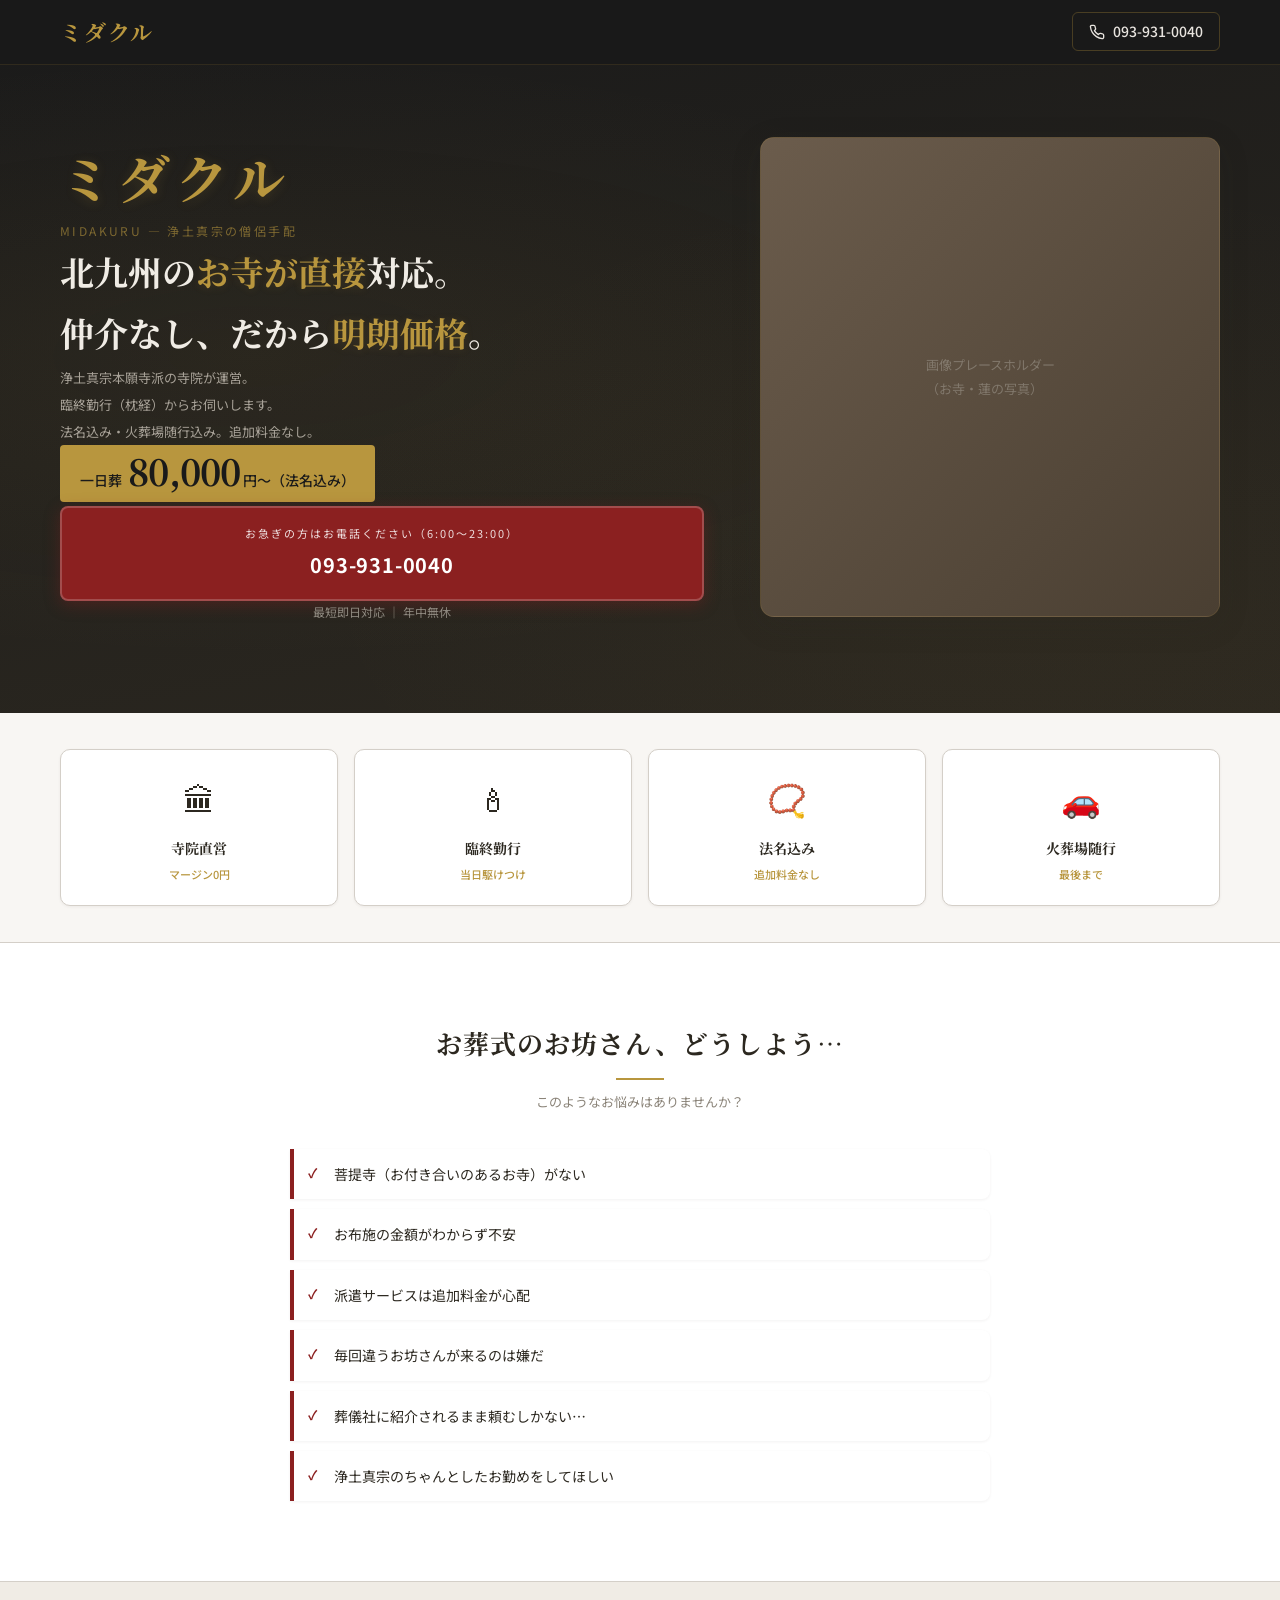
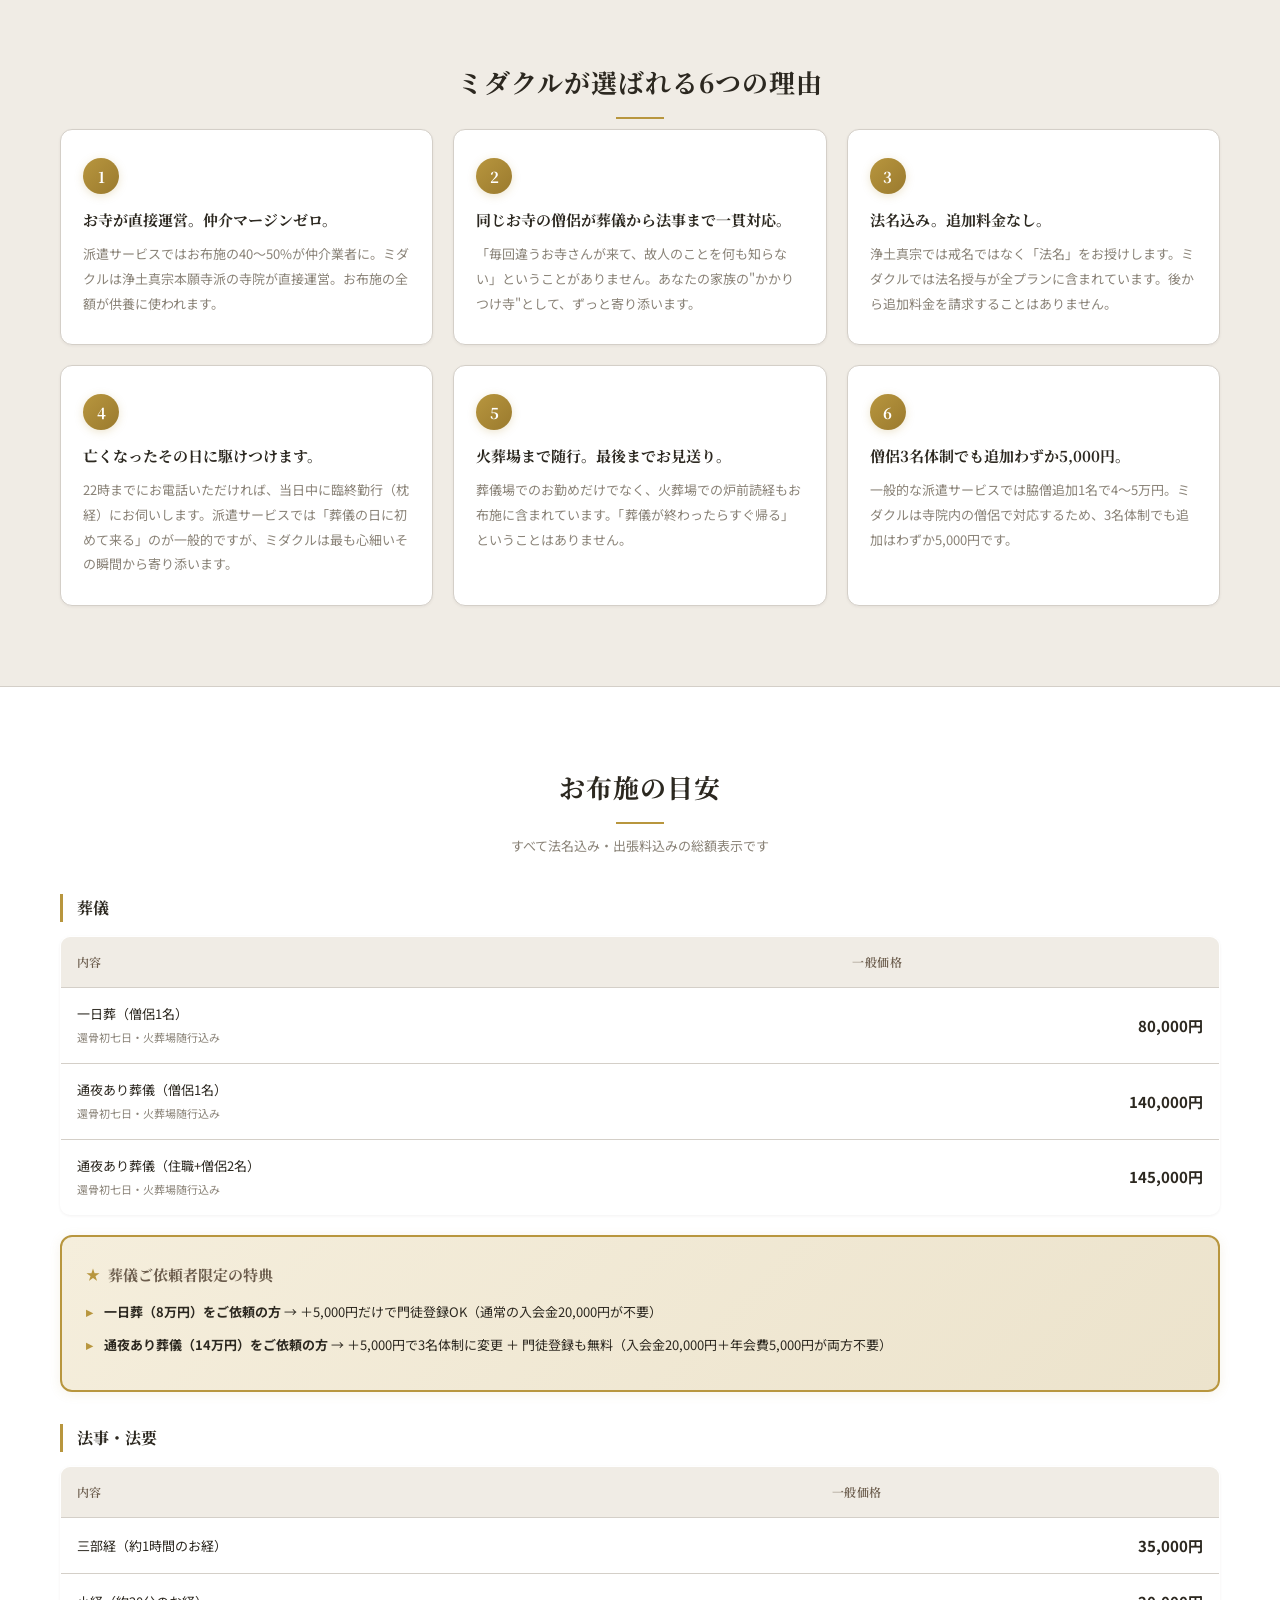
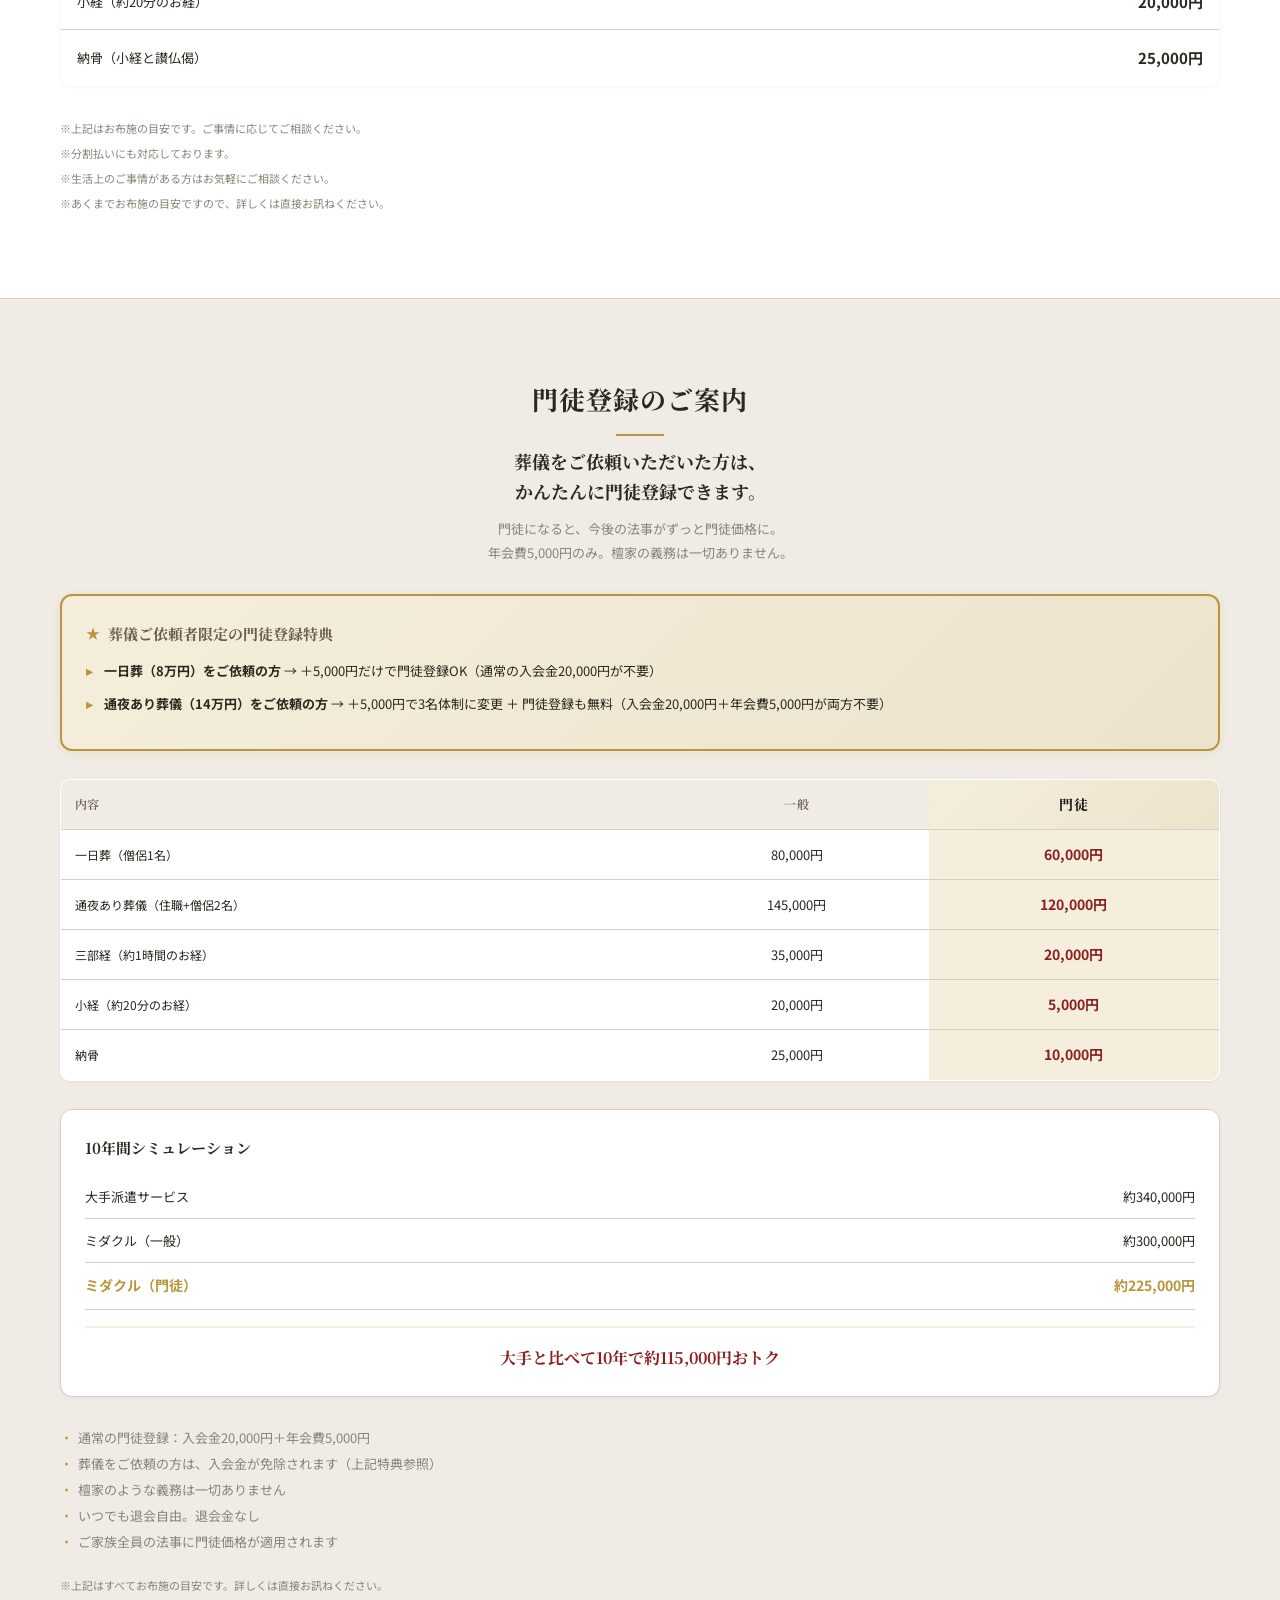
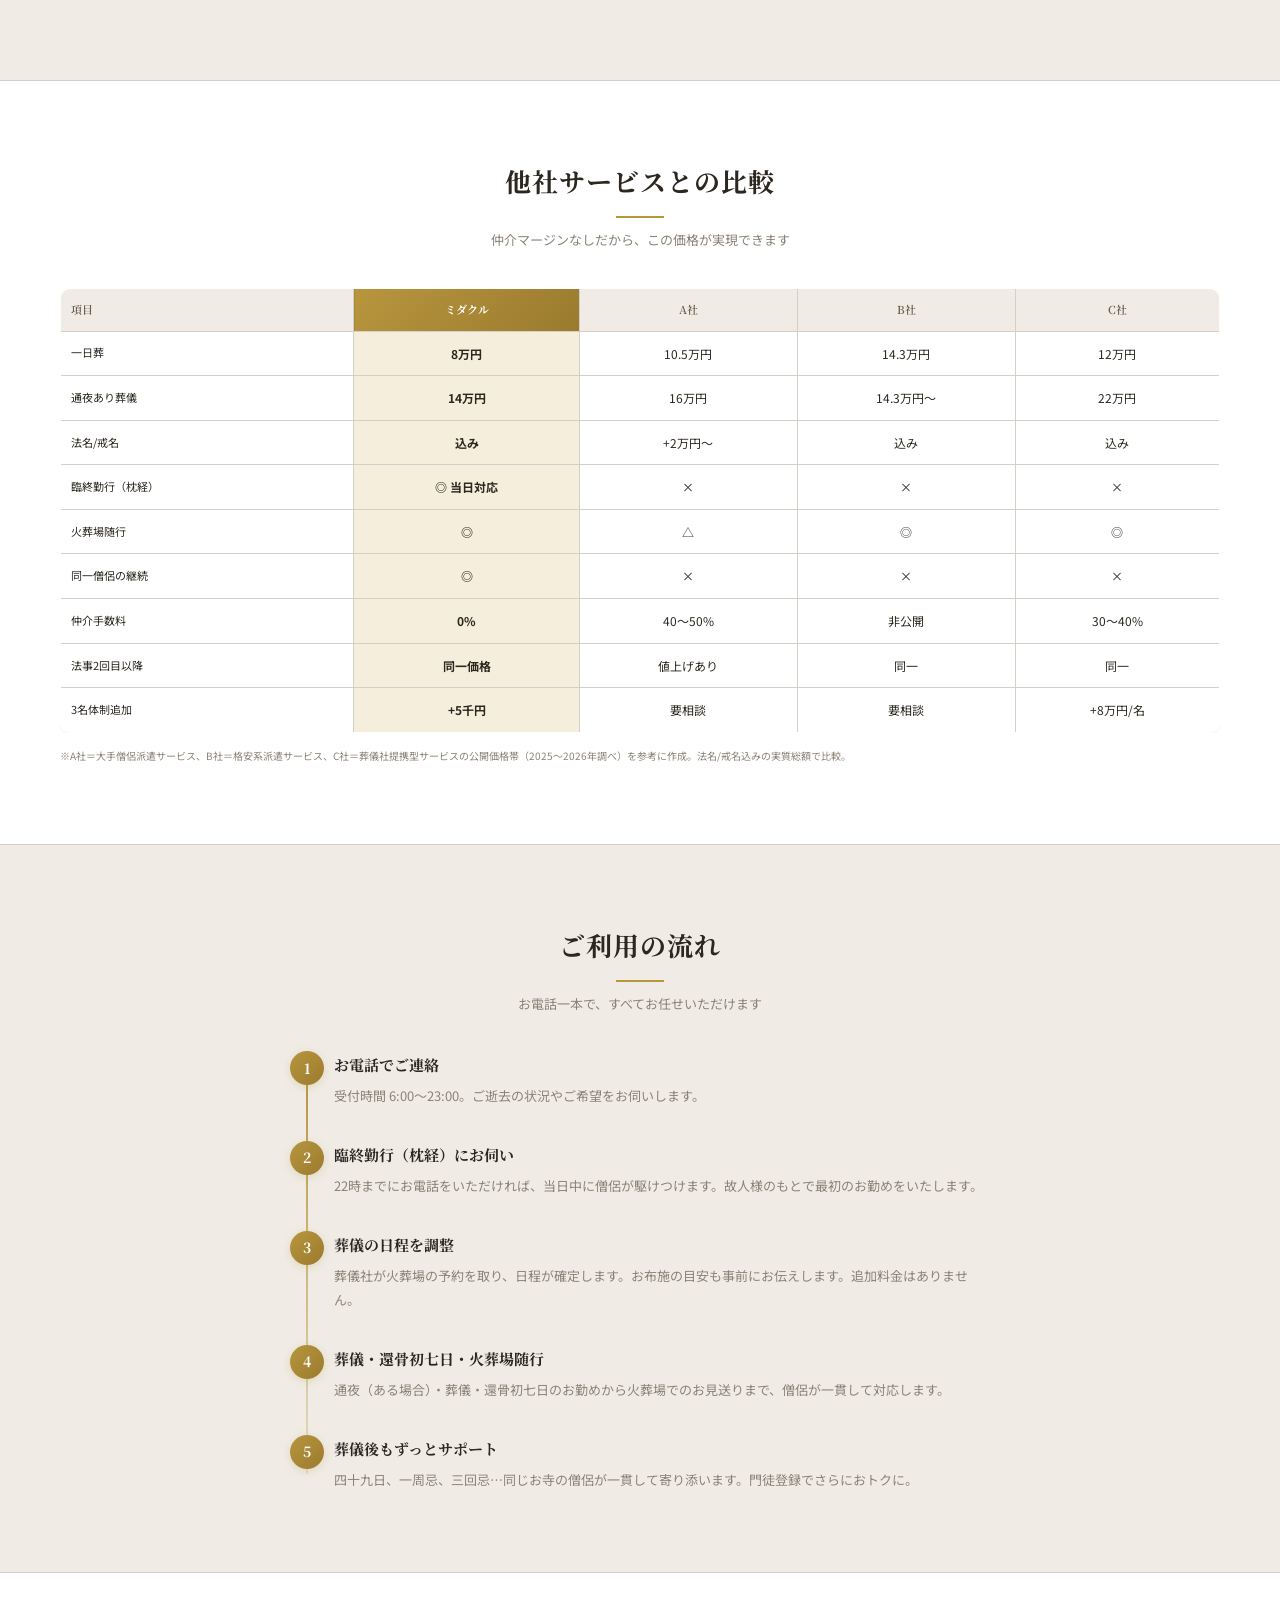
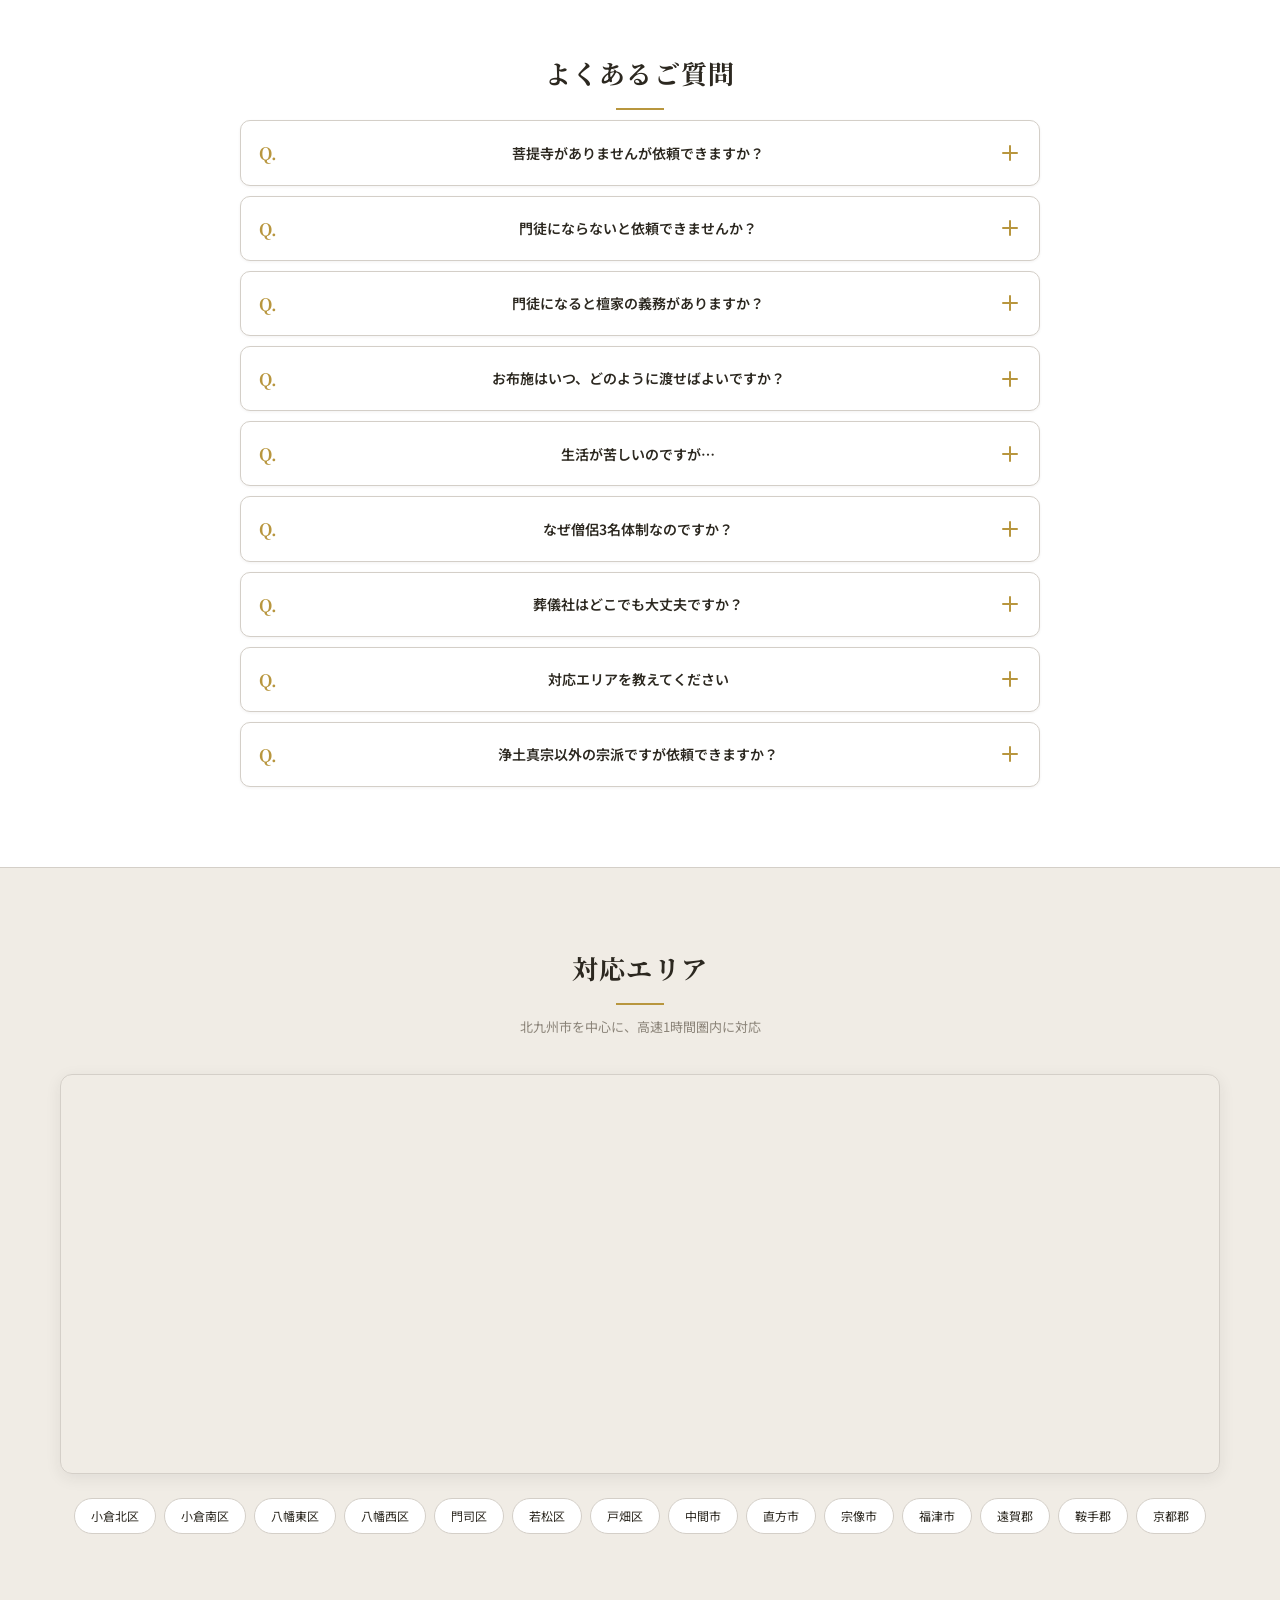
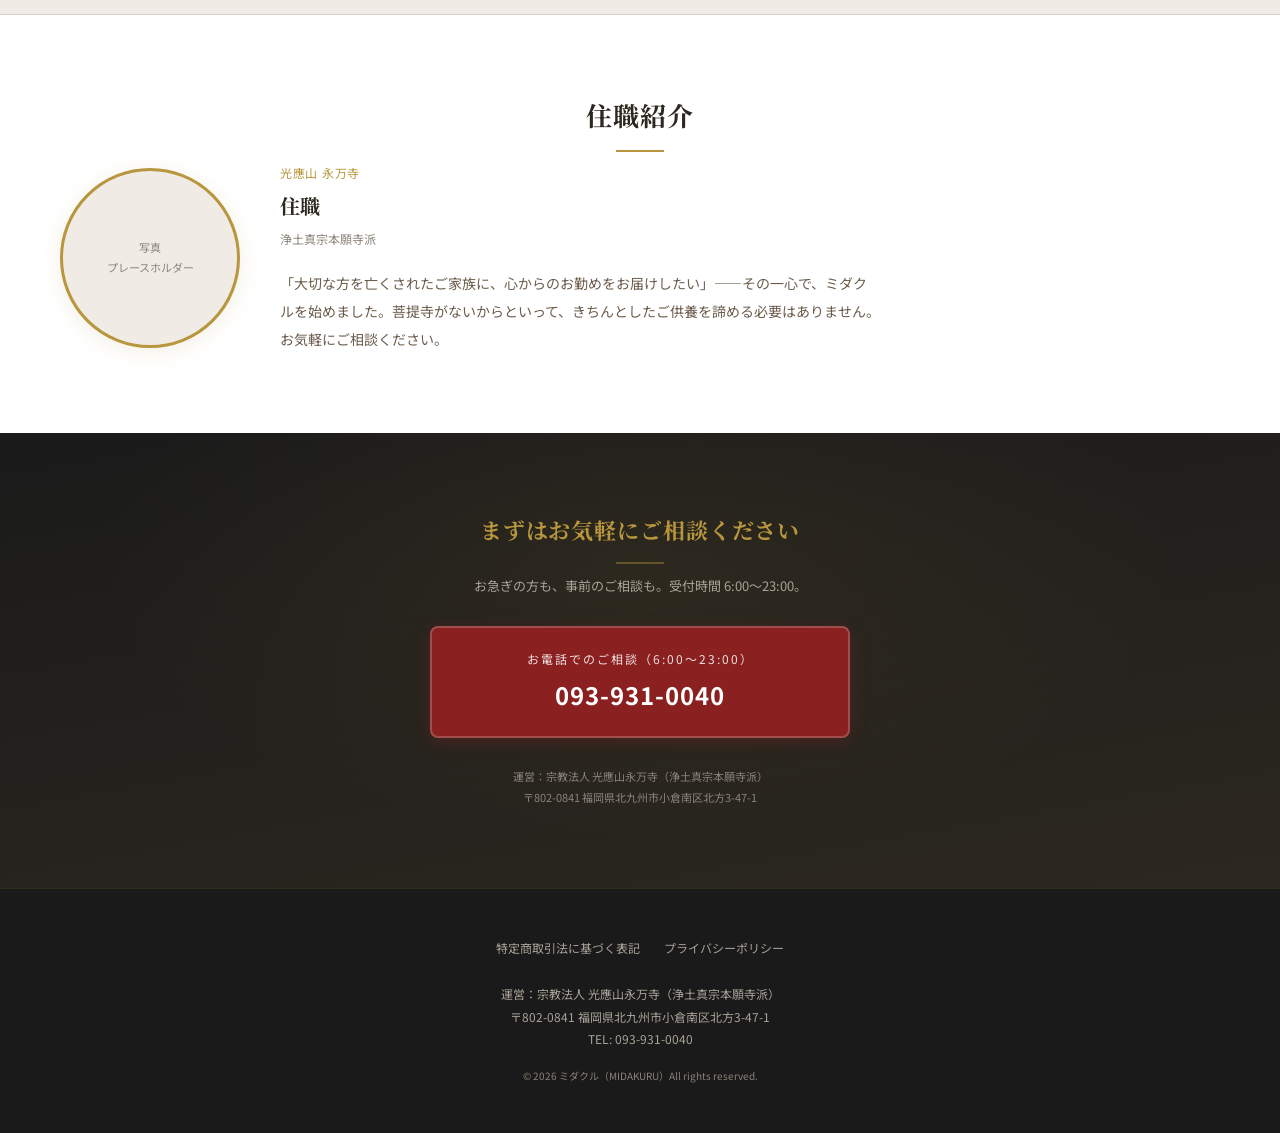
==== commit 94c68be1: "臨終勤行の当日対応を22時までに変更 Co-Authored-By: Claude Opus 4.6 (1M context) <noreply@anthropic.com>" ====
--- a/index.html
+++ b/index.html
@@ -168,7 +168,7 @@
         <div class="reason-card">
           <div class="reason-card__number">4</div>
           <h3 class="reason-card__title">亡くなったその日に駆けつけます。</h3>
-          <p class="reason-card__text">23時までにお電話いただければ、当日中に臨終勤行（枕経）にお伺いします。派遣サービスでは「葬儀の日に初めて来る」のが一般的ですが、ミダクルは最も心細いその瞬間から寄り添います。</p>
+          <p class="reason-card__text">22時までにお電話いただければ、当日中に臨終勤行（枕経）にお伺いします。派遣サービスでは「葬儀の日に初めて来る」のが一般的ですが、ミダクルは最も心細いその瞬間から寄り添います。</p>
         </div>
         <div class="reason-card">
           <div class="reason-card__number">5</div>
@@ -344,7 +344,7 @@
         <div class="flow__step">
           <div class="flow__number">2</div>
           <h3 class="flow__title">臨終勤行（枕経）にお伺い</h3>
-          <p class="flow__text">23時までにお電話をいただければ、当日中に僧侶が駆けつけます。故人様のもとで最初のお勤めをいたします。</p>
+          <p class="flow__text">22時までにお電話をいただければ、当日中に僧侶が駆けつけます。故人様のもとで最初のお勤めをいたします。</p>
         </div>
         <div class="flow__step">
           <div class="flow__number">3</div>
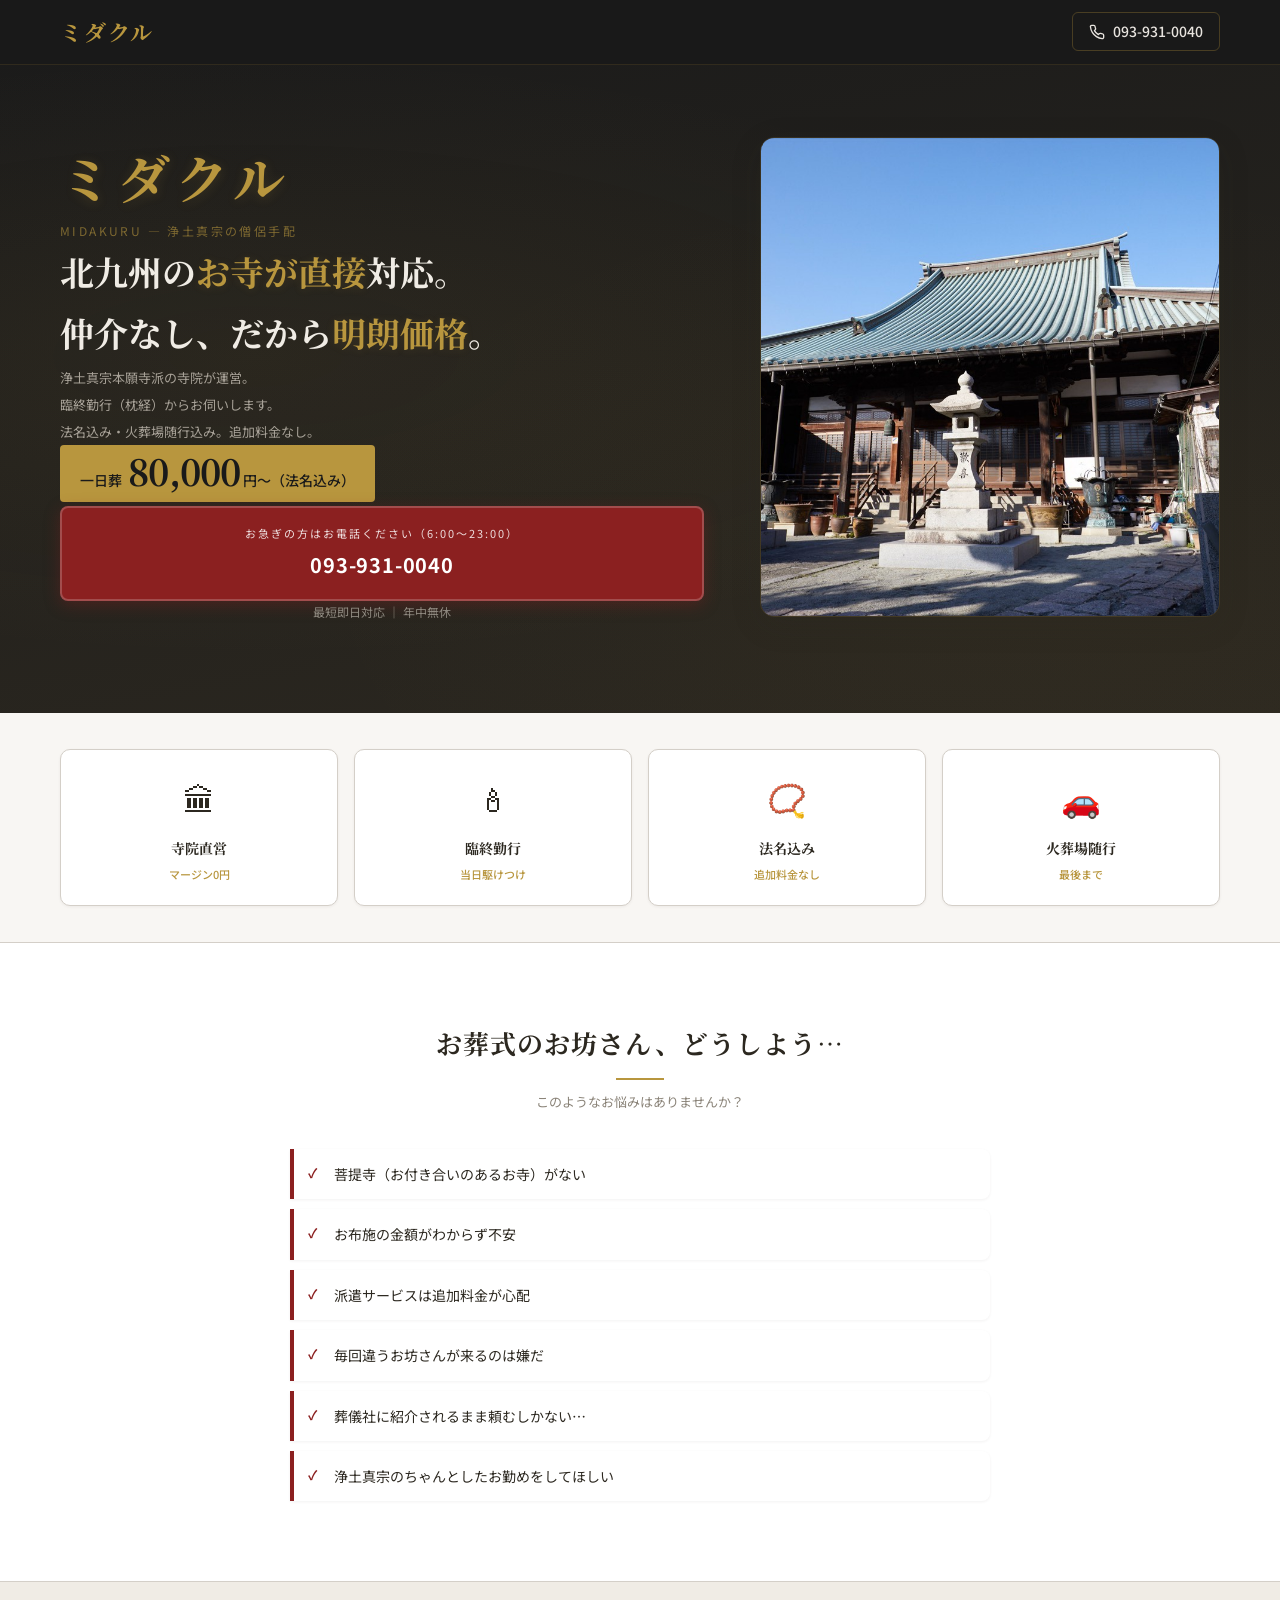
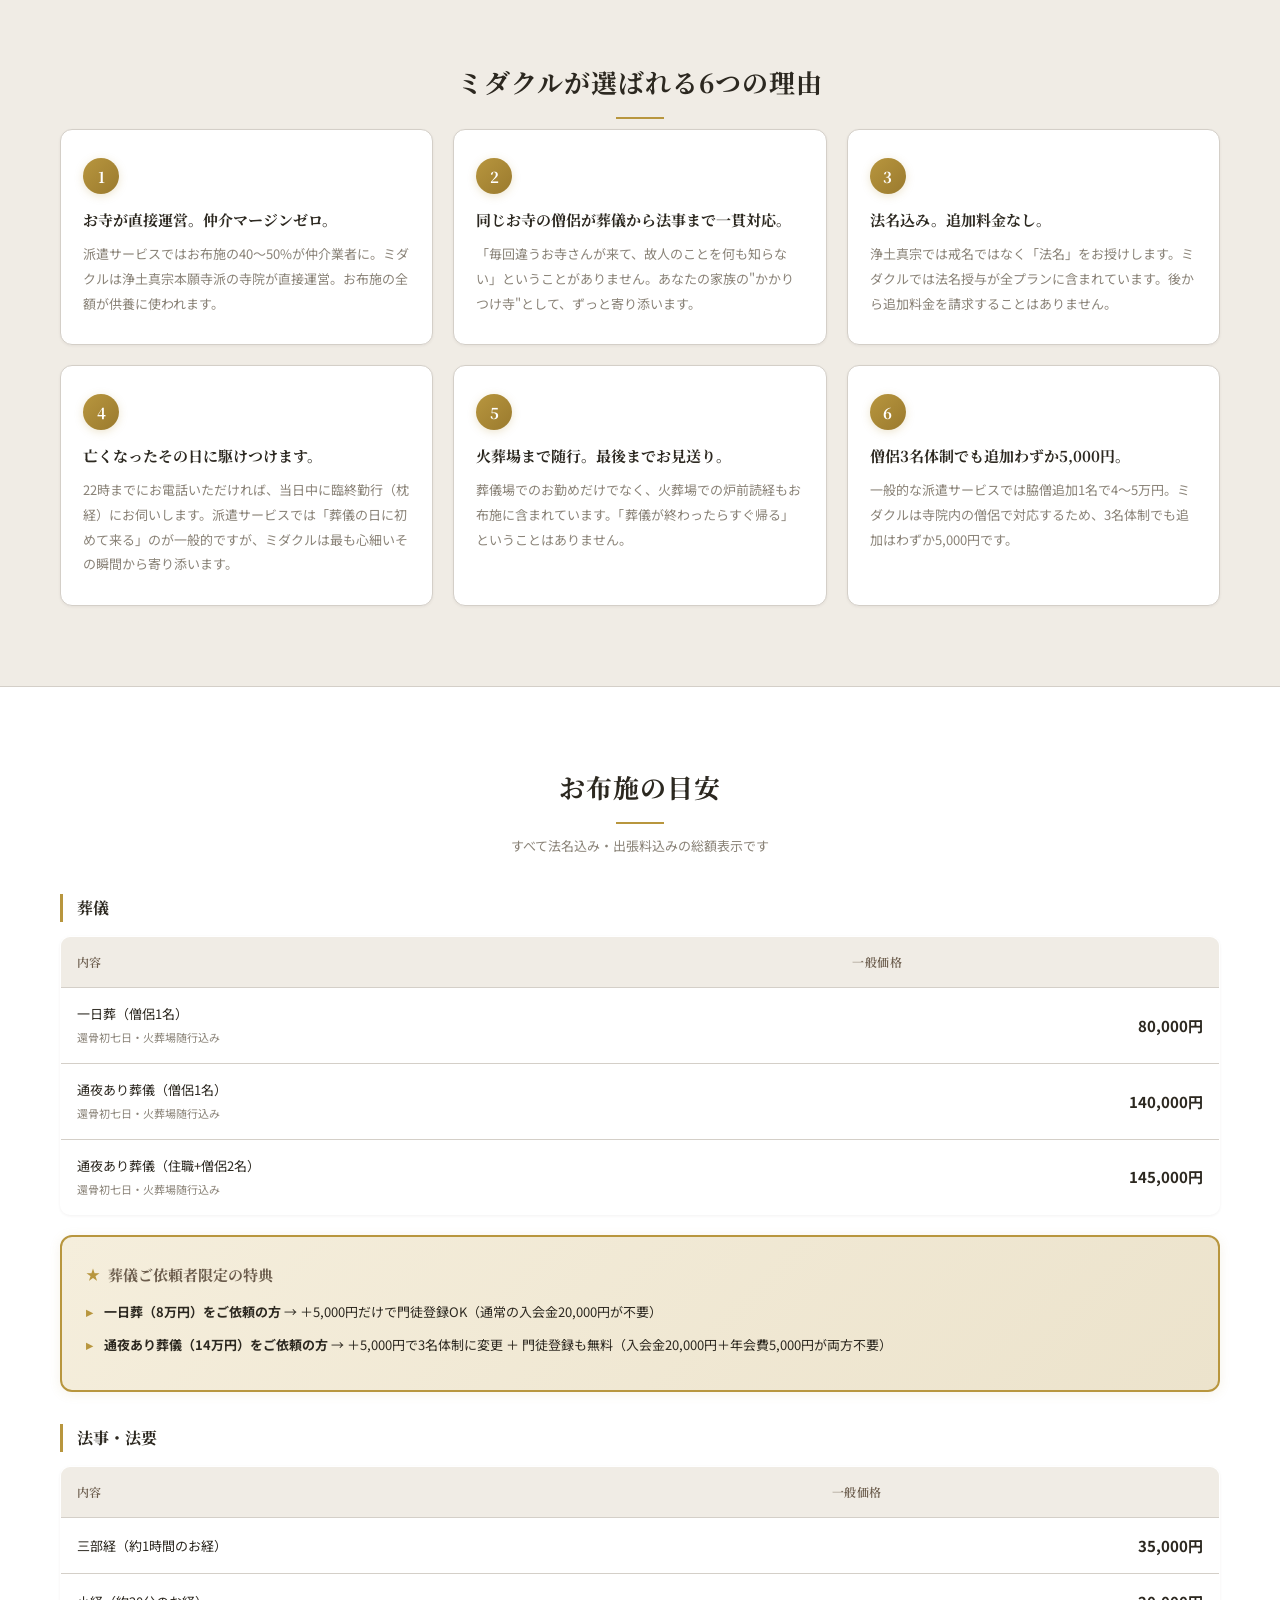
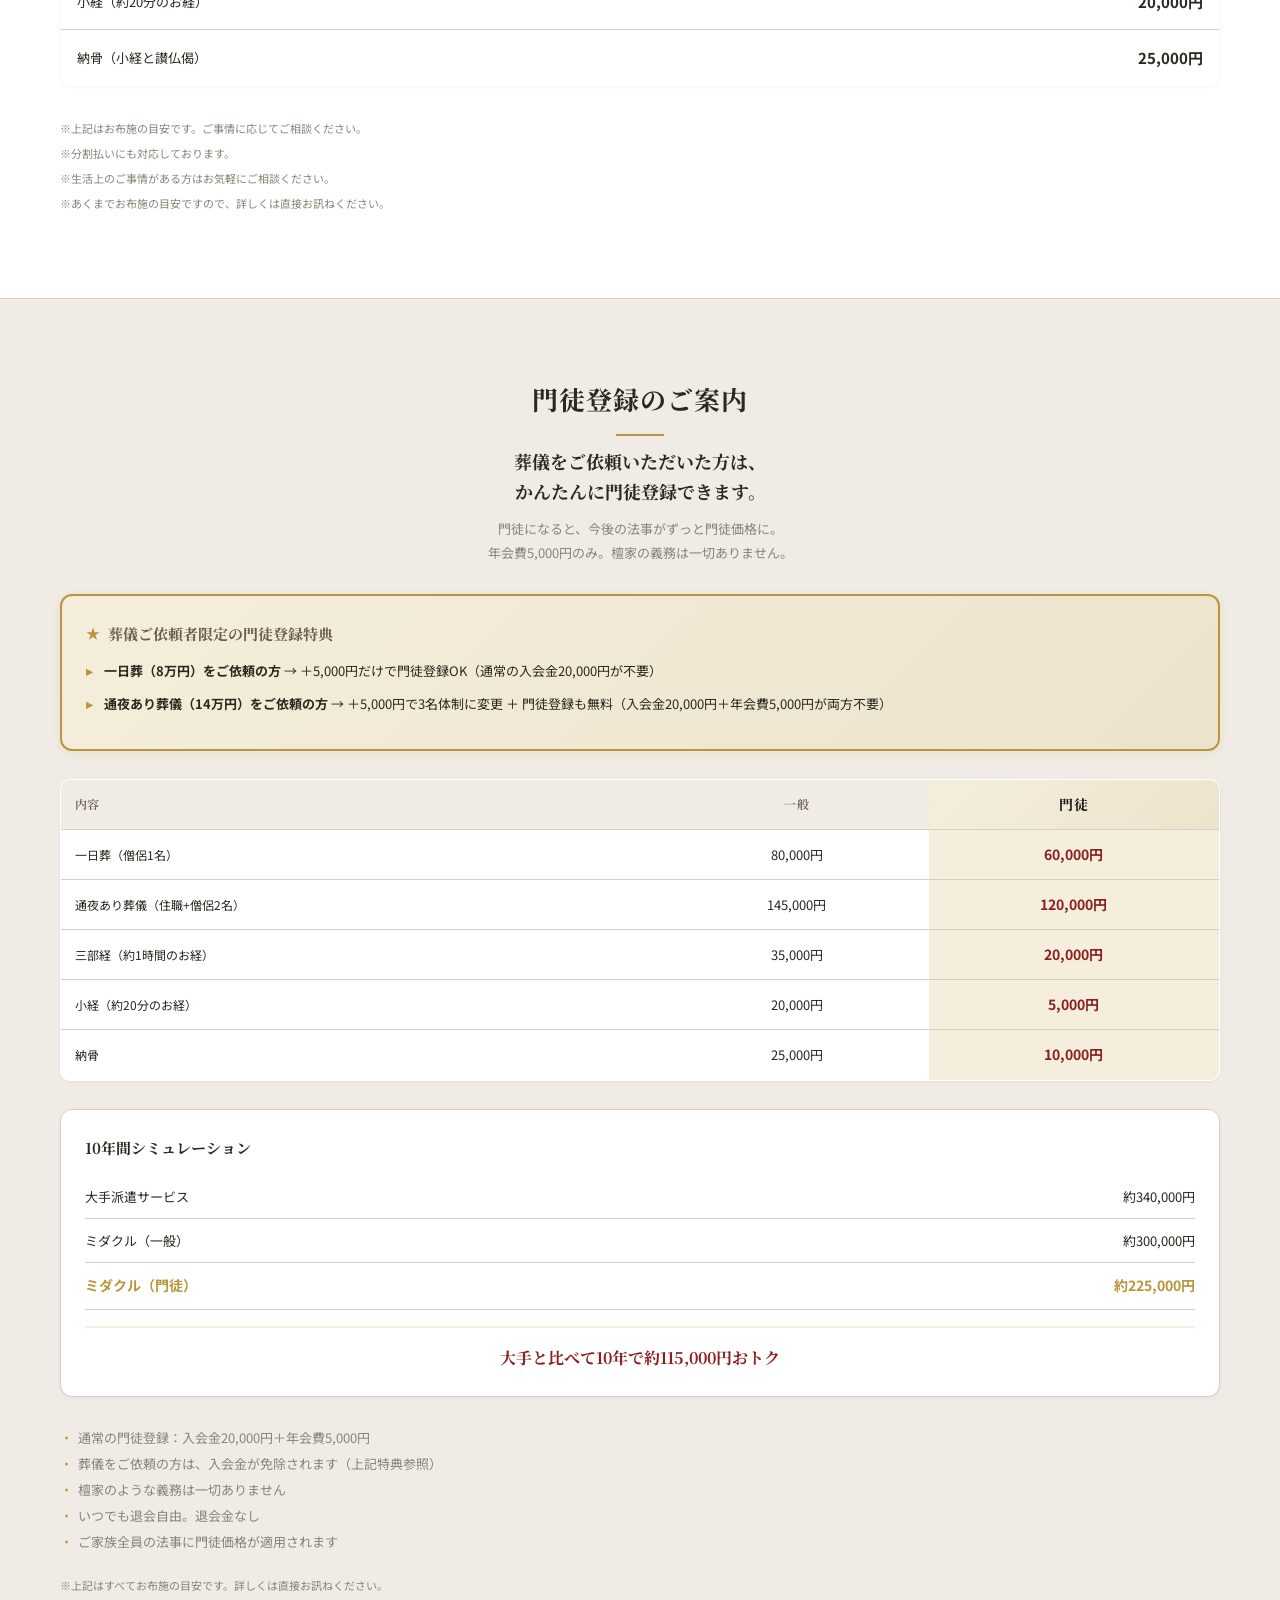
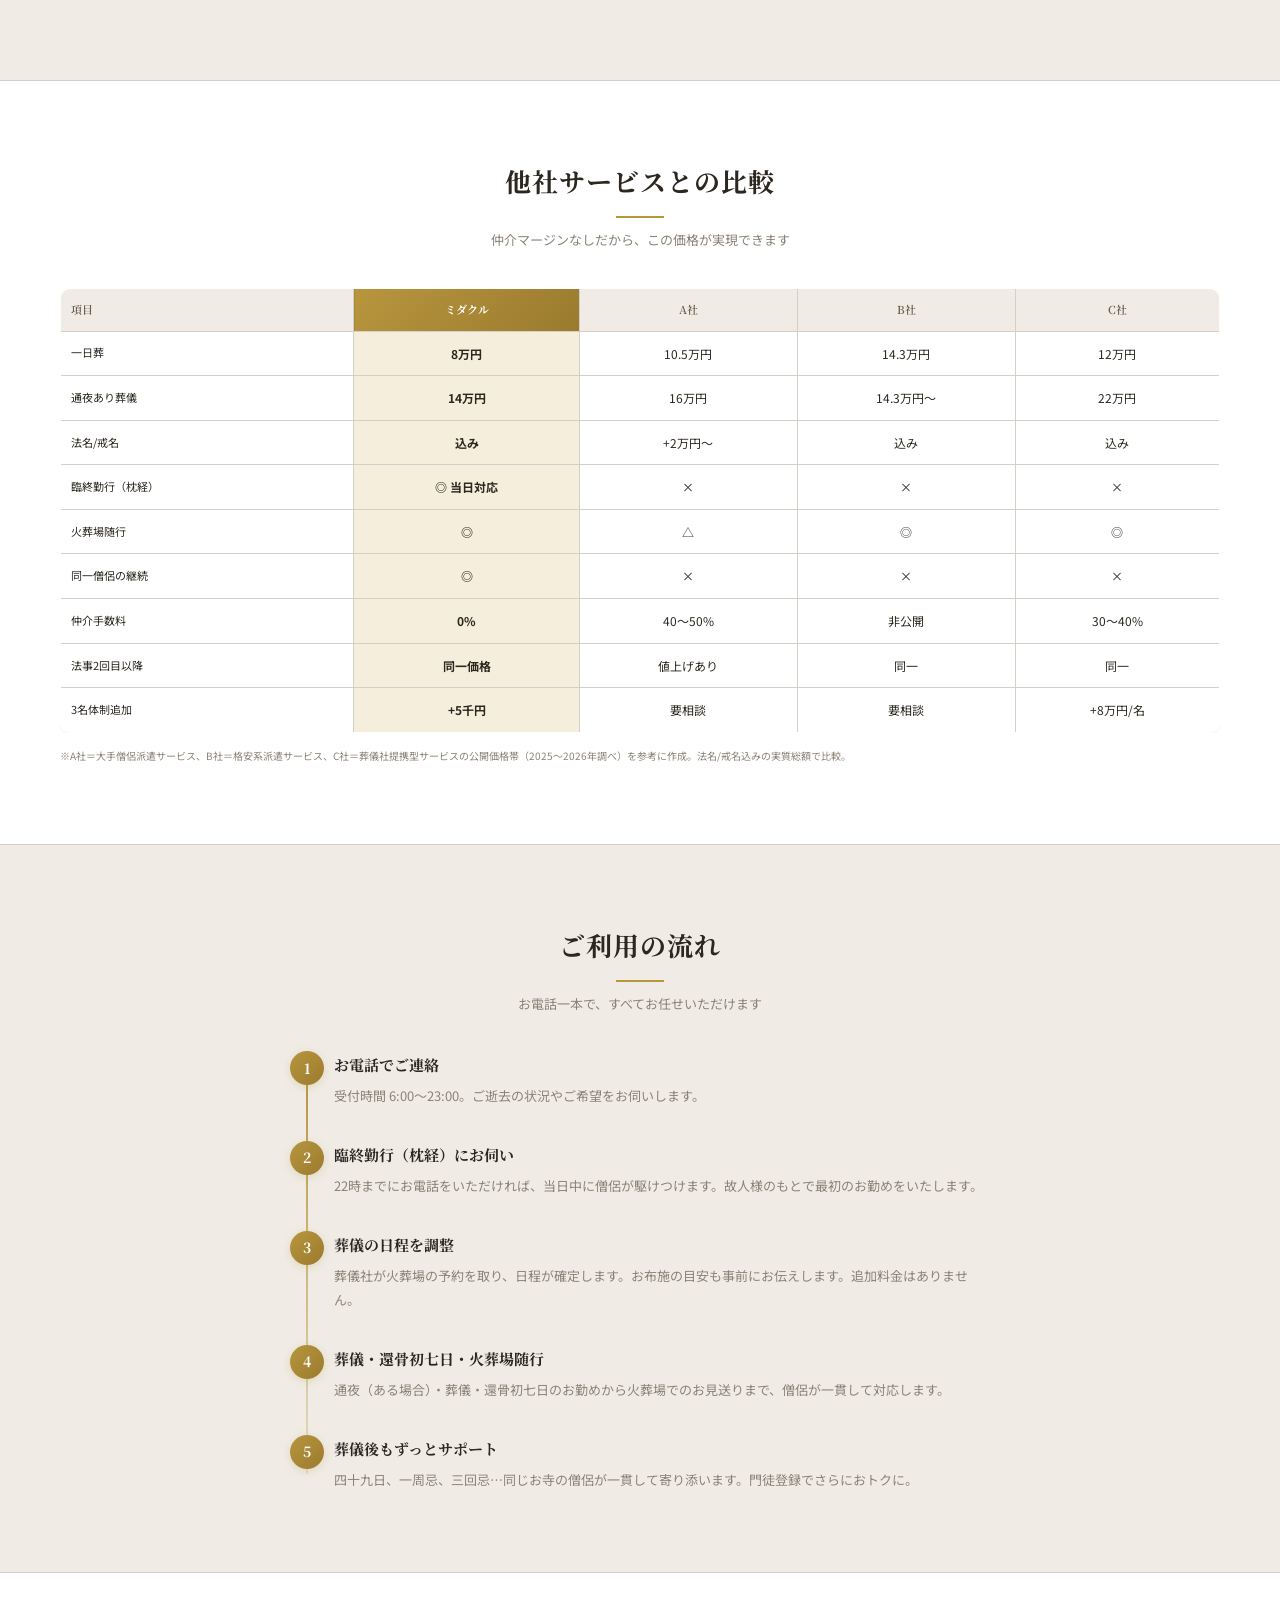
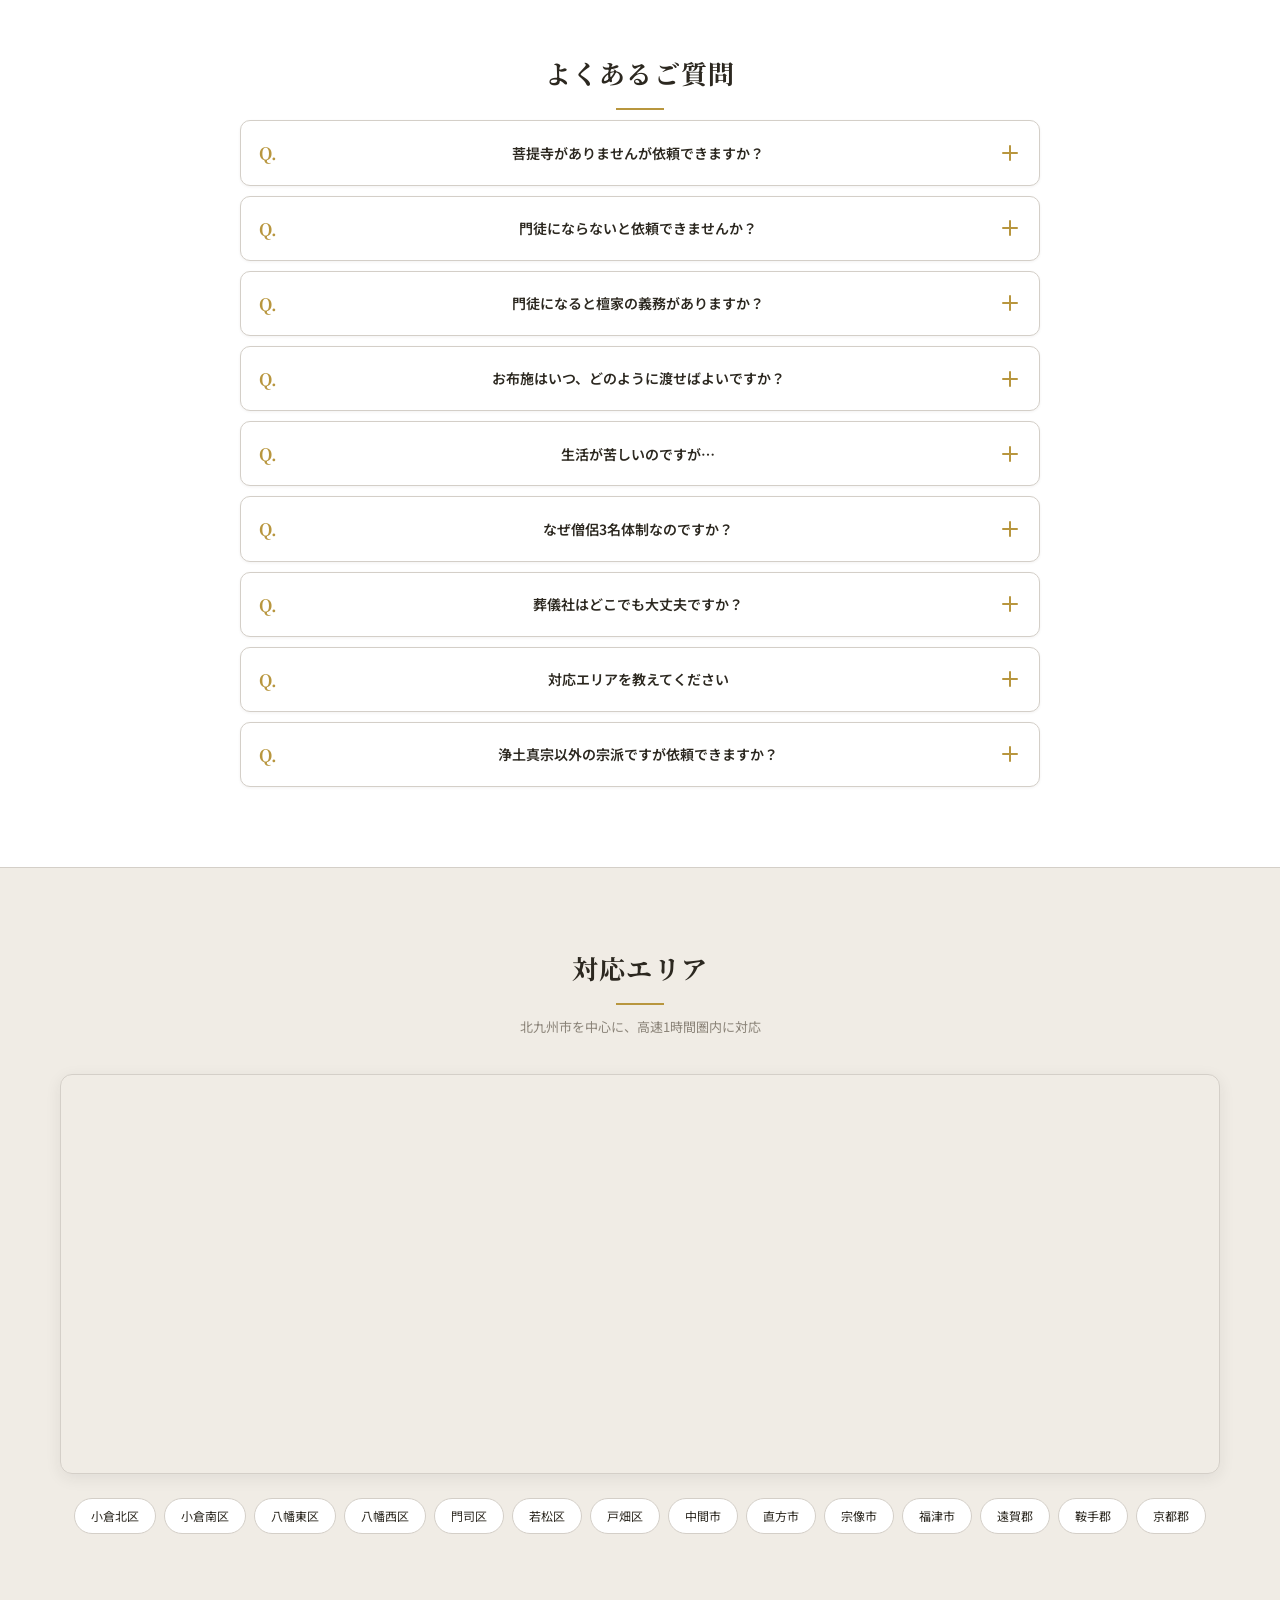
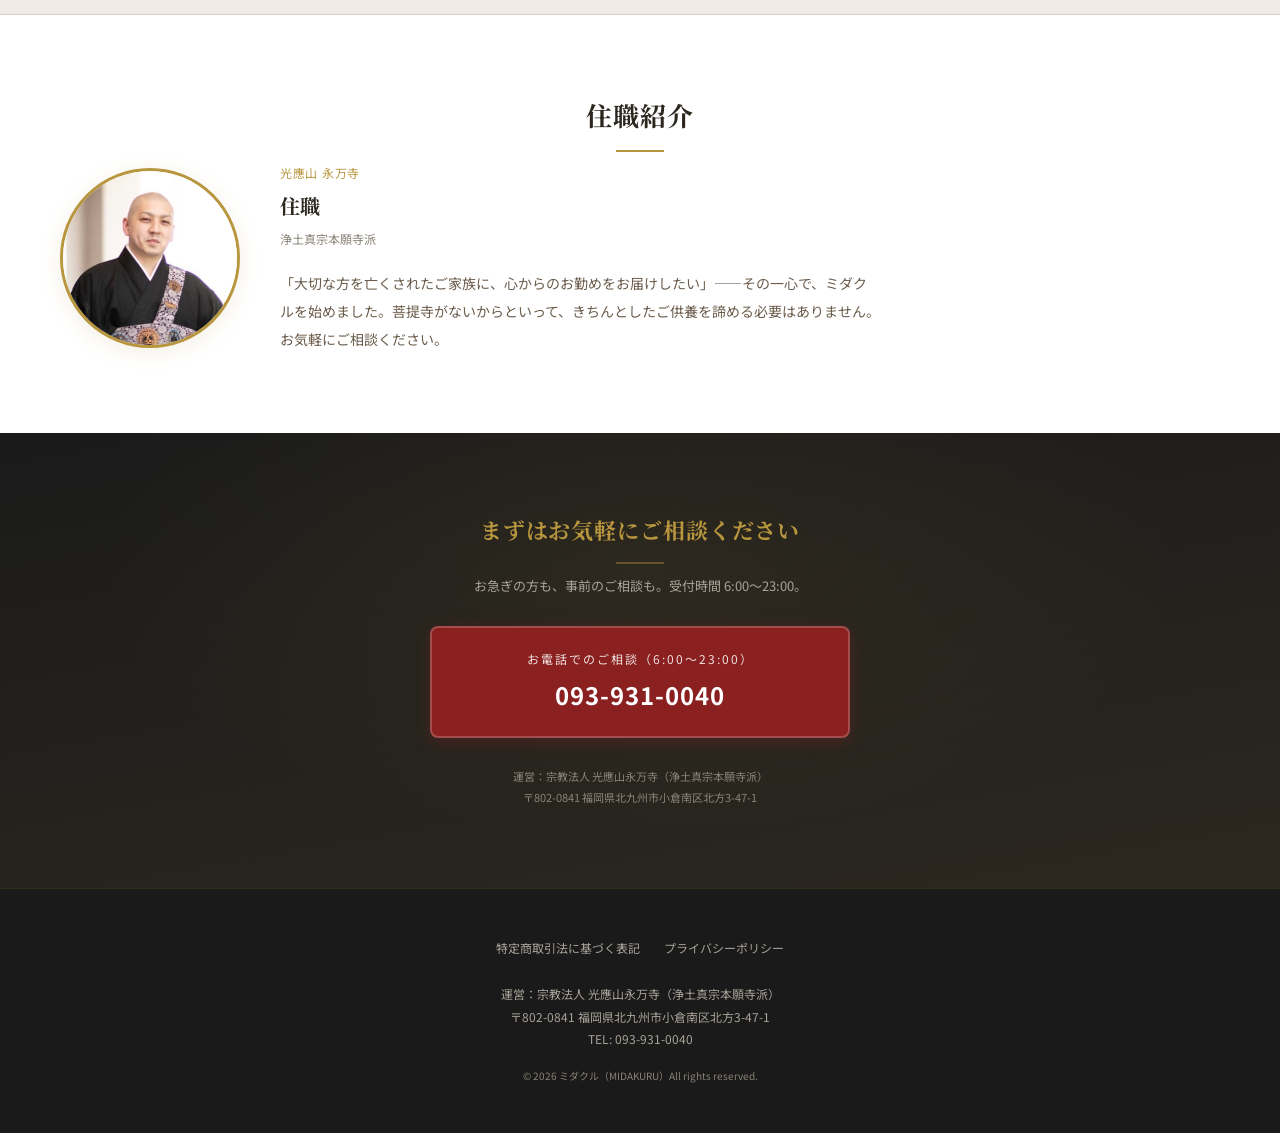
==== commit ce892ab0: "住職写真・お寺写真を追加しプレースホルダーを差し替え Co-Authored-By: Claude Opus 4.6 (1M context) <noreply@anthropic.com>" ====
--- a/index.html
+++ b/index.html
@@ -22,11 +22,11 @@
   <!-- Styles -->
   <link rel="stylesheet" href="css/style.css">
 
-  <!-- JSON-LD -->
+  <!-- JSON-LD: LocalBusiness -->
   <script type="application/ld+json">
   {
     "@context": "https://schema.org",
-    "@type": "ReligiousOrganization",
+    "@type": ["LocalBusiness", "ReligiousOrganization"],
     "name": "ミダクル（MIDAKURU）",
     "description": "北九州市の浄土真宗本願寺派寺院が直接運営する僧侶手配サービス",
     "url": "https://midakuru.jp",
@@ -39,11 +39,148 @@
       "postalCode": "802-0841",
       "addressCountry": "JP"
     },
+    "openingHours": "Mo-Su 06:00-23:00",
+    "openingHoursSpecification": {
+      "@type": "OpeningHoursSpecification",
+      "dayOfWeek": ["Monday","Tuesday","Wednesday","Thursday","Friday","Saturday","Sunday"],
+      "opens": "06:00",
+      "closes": "23:00"
+    },
     "parentOrganization": {
       "@type": "BuddhistTemple",
       "name": "光應山 永万寺"
     },
-    "areaServed": ["北九州市", "中間市", "直方市", "宗像市", "福津市", "京都郡"]
+    "areaServed": [
+      {"@type": "City", "name": "北九州市"},
+      {"@type": "City", "name": "中間市"},
+      {"@type": "City", "name": "直方市"},
+      {"@type": "City", "name": "宗像市"},
+      {"@type": "City", "name": "福津市"},
+      {"@type": "AdministrativeArea", "name": "京都郡"}
+    ]
+  }
+  </script>
+
+  <!-- JSON-LD: Service -->
+  <script type="application/ld+json">
+  {
+    "@context": "https://schema.org",
+    "@type": "Service",
+    "serviceType": "僧侶手配・お坊さん派遣",
+    "provider": {
+      "@type": "ReligiousOrganization",
+      "name": "ミダクル（MIDAKURU）"
+    },
+    "areaServed": "北九州市",
+    "hasOfferCatalog": {
+      "@type": "OfferCatalog",
+      "name": "葬儀プラン",
+      "itemListElement": [
+        {
+          "@type": "Offer",
+          "name": "一日葬（僧侶1名）",
+          "description": "還骨初七日・火葬場随行込み。法名込み。",
+          "price": "80000",
+          "priceCurrency": "JPY"
+        },
+        {
+          "@type": "Offer",
+          "name": "通夜あり葬儀（僧侶1名）",
+          "description": "還骨初七日・火葬場随行込み。法名込み。",
+          "price": "140000",
+          "priceCurrency": "JPY"
+        },
+        {
+          "@type": "Offer",
+          "name": "通夜あり葬儀（住職+僧侶2名）",
+          "description": "還骨初七日・火葬場随行込み。法名込み。3名体制。",
+          "price": "145000",
+          "priceCurrency": "JPY"
+        }
+      ]
+    }
+  }
+  </script>
+
+  <!-- JSON-LD: FAQPage -->
+  <script type="application/ld+json">
+  {
+    "@context": "https://schema.org",
+    "@type": "FAQPage",
+    "mainEntity": [
+      {
+        "@type": "Question",
+        "name": "菩提寺がありませんが依頼できますか？",
+        "acceptedAnswer": {
+          "@type": "Answer",
+          "text": "はい、菩提寺がない方こそミダクルをご利用ください。宗旨宗派を問わず、どなたでもご依頼いただけます。"
+        }
+      },
+      {
+        "@type": "Question",
+        "name": "門徒にならないと依頼できませんか？",
+        "acceptedAnswer": {
+          "@type": "Answer",
+          "text": "いいえ、門徒でなくても一般価格でご依頼いただけます。門徒登録は任意です。強制は一切ありません。"
+        }
+      },
+      {
+        "@type": "Question",
+        "name": "門徒になると檀家の義務がありますか？",
+        "acceptedAnswer": {
+          "@type": "Answer",
+          "text": "ありません。寄付やお手伝いの義務は一切なく、いつでも退会自由です。年会費5,000円のみです。"
+        }
+      },
+      {
+        "@type": "Question",
+        "name": "お布施はいつ、どのように渡せばよいですか？",
+        "acceptedAnswer": {
+          "@type": "Answer",
+          "text": "当日にお渡しいただくか、後日のお振込みでも結構です。分割払いにもご対応しております。"
+        }
+      },
+      {
+        "@type": "Question",
+        "name": "生活が苦しいのですが…",
+        "acceptedAnswer": {
+          "@type": "Answer",
+          "text": "ご事情をお聞かせください。金額のご相談や分割払いにも対応しております。お布施の金額で供養の質が変わることはありません。"
+        }
+      },
+      {
+        "@type": "Question",
+        "name": "なぜ僧侶3名体制なのですか？",
+        "acceptedAnswer": {
+          "@type": "Answer",
+          "text": "お葬式は一生に一度きりの大切な儀式です。もし読経の途中で僧侶が体調を崩したら、そのお葬式はやり直しがききません。大切な方を確実にお見送りできるよう、永万寺では3名体制でお勤めを行っています。丁寧さだけでなく「確実にお葬式を最後までやり遂げる」ための備えでもあります。"
+        }
+      },
+      {
+        "@type": "Question",
+        "name": "葬儀社はどこでも大丈夫ですか？",
+        "acceptedAnswer": {
+          "@type": "Answer",
+          "text": "はい、どの葬儀社をお使いでも対応いたします。葬儀場、ご自宅、火葬場どこへでもお伺いします。"
+        }
+      },
+      {
+        "@type": "Question",
+        "name": "対応エリアを教えてください",
+        "acceptedAnswer": {
+          "@type": "Answer",
+          "text": "北九州市全域（小倉北区・小倉南区・八幡東区・八幡西区・門司区・若松区・戸畑区）、中間市、直方市、宗像市、福津市、遠賀郡、鞍手郡、京都郡に対応しています。"
+        }
+      },
+      {
+        "@type": "Question",
+        "name": "浄土真宗以外の宗派ですが依頼できますか？",
+        "acceptedAnswer": {
+          "@type": "Answer",
+          "text": "お勤め自体は浄土真宗本願寺派の作法で行います。宗派にこだわりがなければ、どなたでもご利用いただけます。"
+        }
+      }
+    ]
   }
   </script>
 </head>
@@ -95,7 +232,7 @@
       </div>
 
       <div class="hero__image">
-        <span>画像プレースホルダー<br>（お寺・蓮の写真）</span>
+        <img src="images/hero-bg.jpg" alt="光應山 永万寺" width="1200" height="800" loading="eager">
       </div>
     </div>
   </section>
@@ -479,7 +616,7 @@
 
       <div class="profile__wrap">
         <div class="profile__photo">
-          <span class="profile__photo-placeholder">写真<br>プレースホルダー</span>
+          <img src="images/profile.jpg" alt="永万寺 住職" width="400" height="466" loading="lazy">
         </div>
         <div class="profile__info">
           <div class="profile__temple">光應山 永万寺</div>
--- a/css/style.css
+++ b/css/style.css
@@ -1027,11 +1027,10 @@
   box-shadow: 0 4px 20px rgba(184, 150, 62, 0.15);
 }
 
-.profile__photo-placeholder {
-  font-size: 11px;
-  color: var(--color-muted);
-  text-align: center;
-  font-family: var(--font-sans);
+.profile__photo img {
+  width: 100%;
+  height: 100%;
+  object-fit: cover;
 }
 
 .profile__info {
@@ -1245,18 +1244,18 @@
   .hero__content { flex: 1; }
   .hero__brand { font-size: 48px; }
   .hero__image {
-    display: flex;
+    display: block;
     flex: 0 0 380px;
     height: 420px;
-    background: linear-gradient(135deg, var(--color-accent), #4a3f32);
     border-radius: 14px;
-    align-items: center;
-    justify-content: center;
-    color: rgba(168, 162, 152, 0.5);
-    font-size: 13px;
-    font-family: var(--font-sans);
+    overflow: hidden;
     box-shadow: var(--shadow-lg);
     border: 1px solid rgba(184, 150, 62, 0.15);
+  }
+  .hero__image img {
+    width: 100%;
+    height: 100%;
+    object-fit: cover;
   }
   .hero__copy { font-size: 30px; }
   .hero__badge-price { font-size: 36px; }
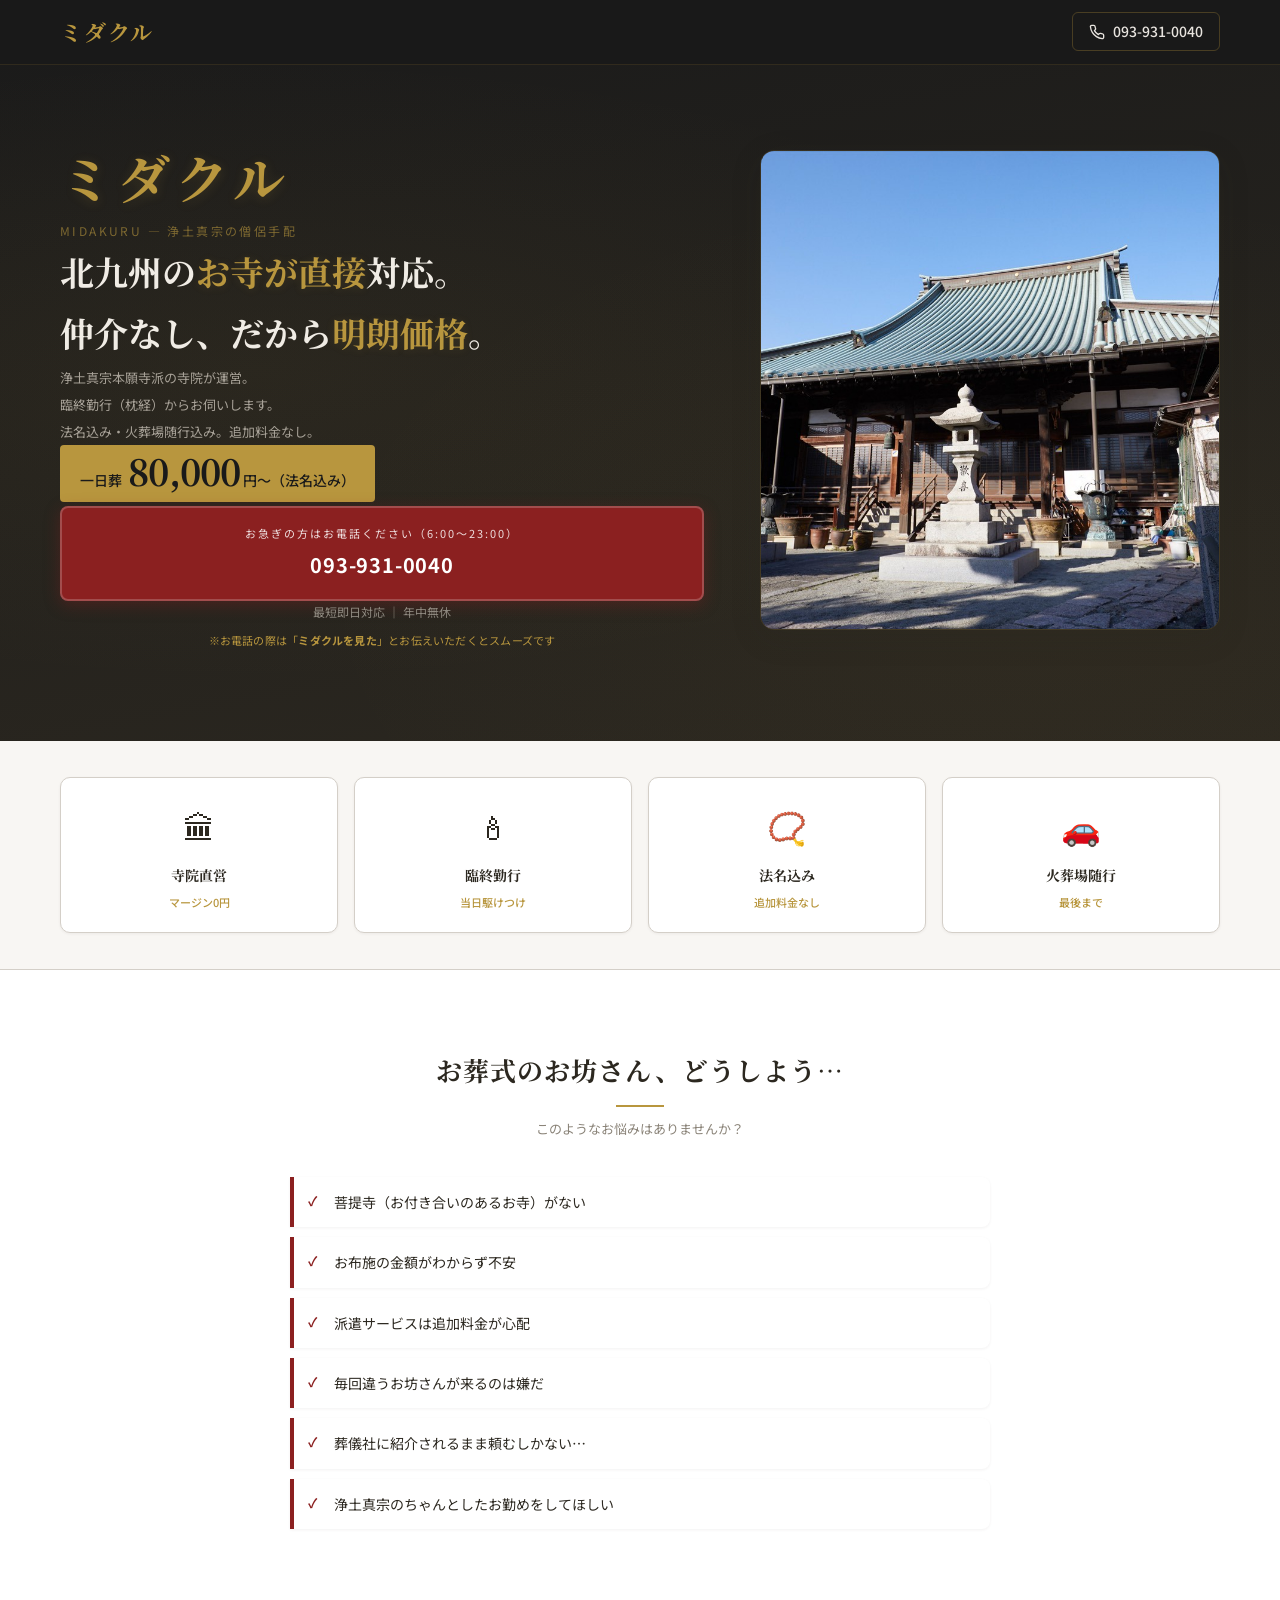
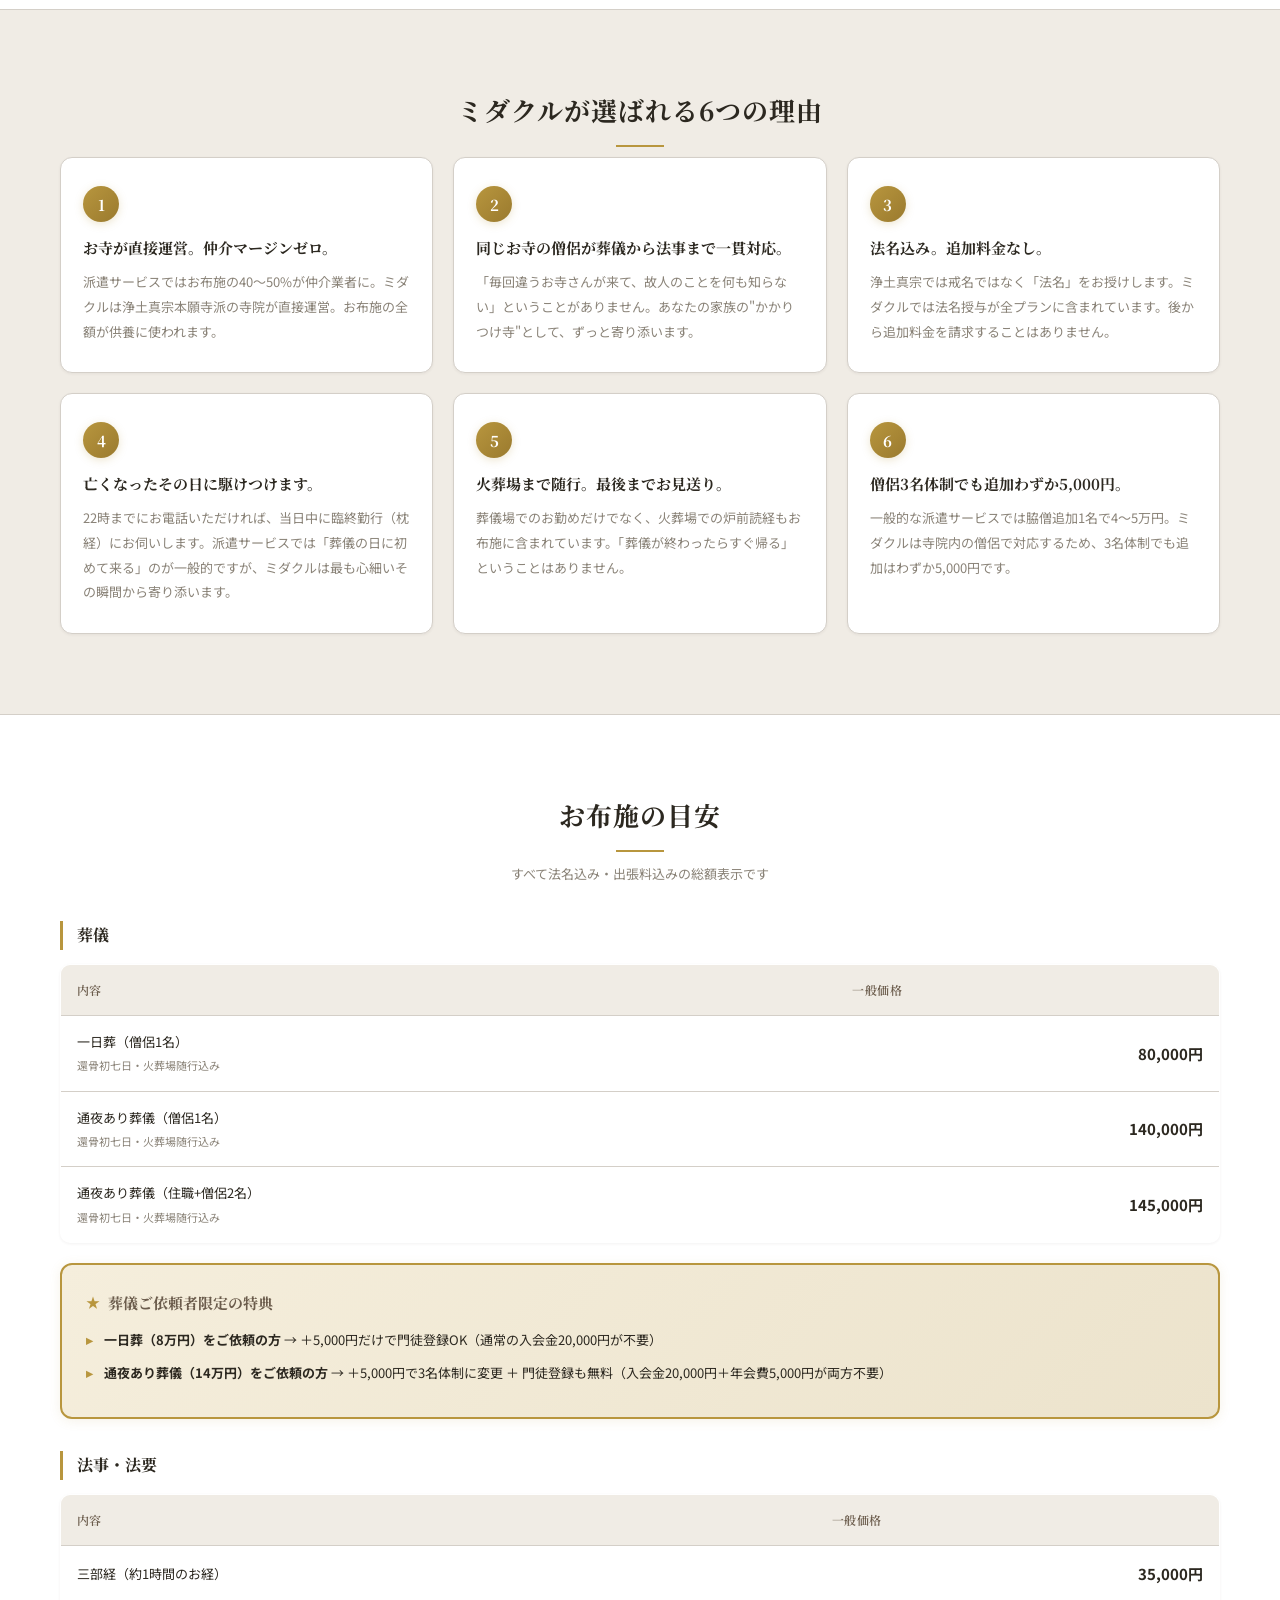
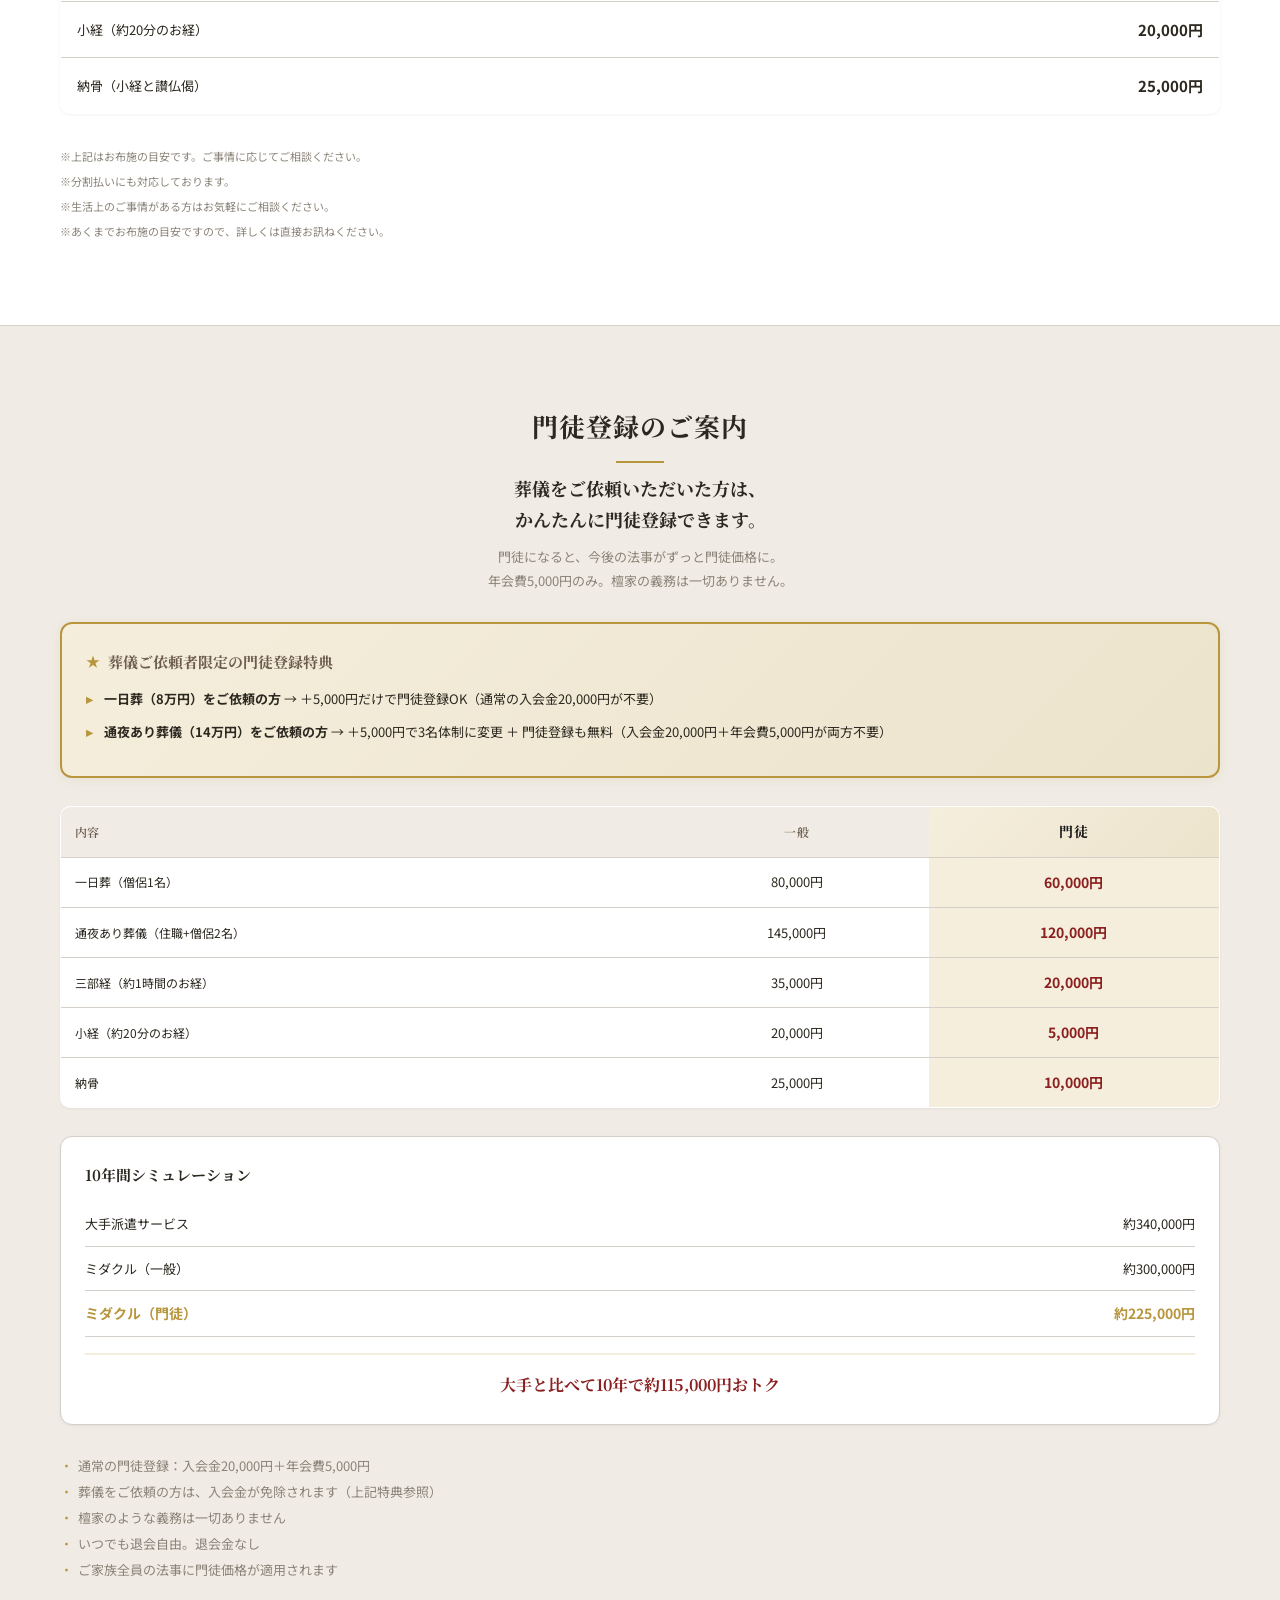
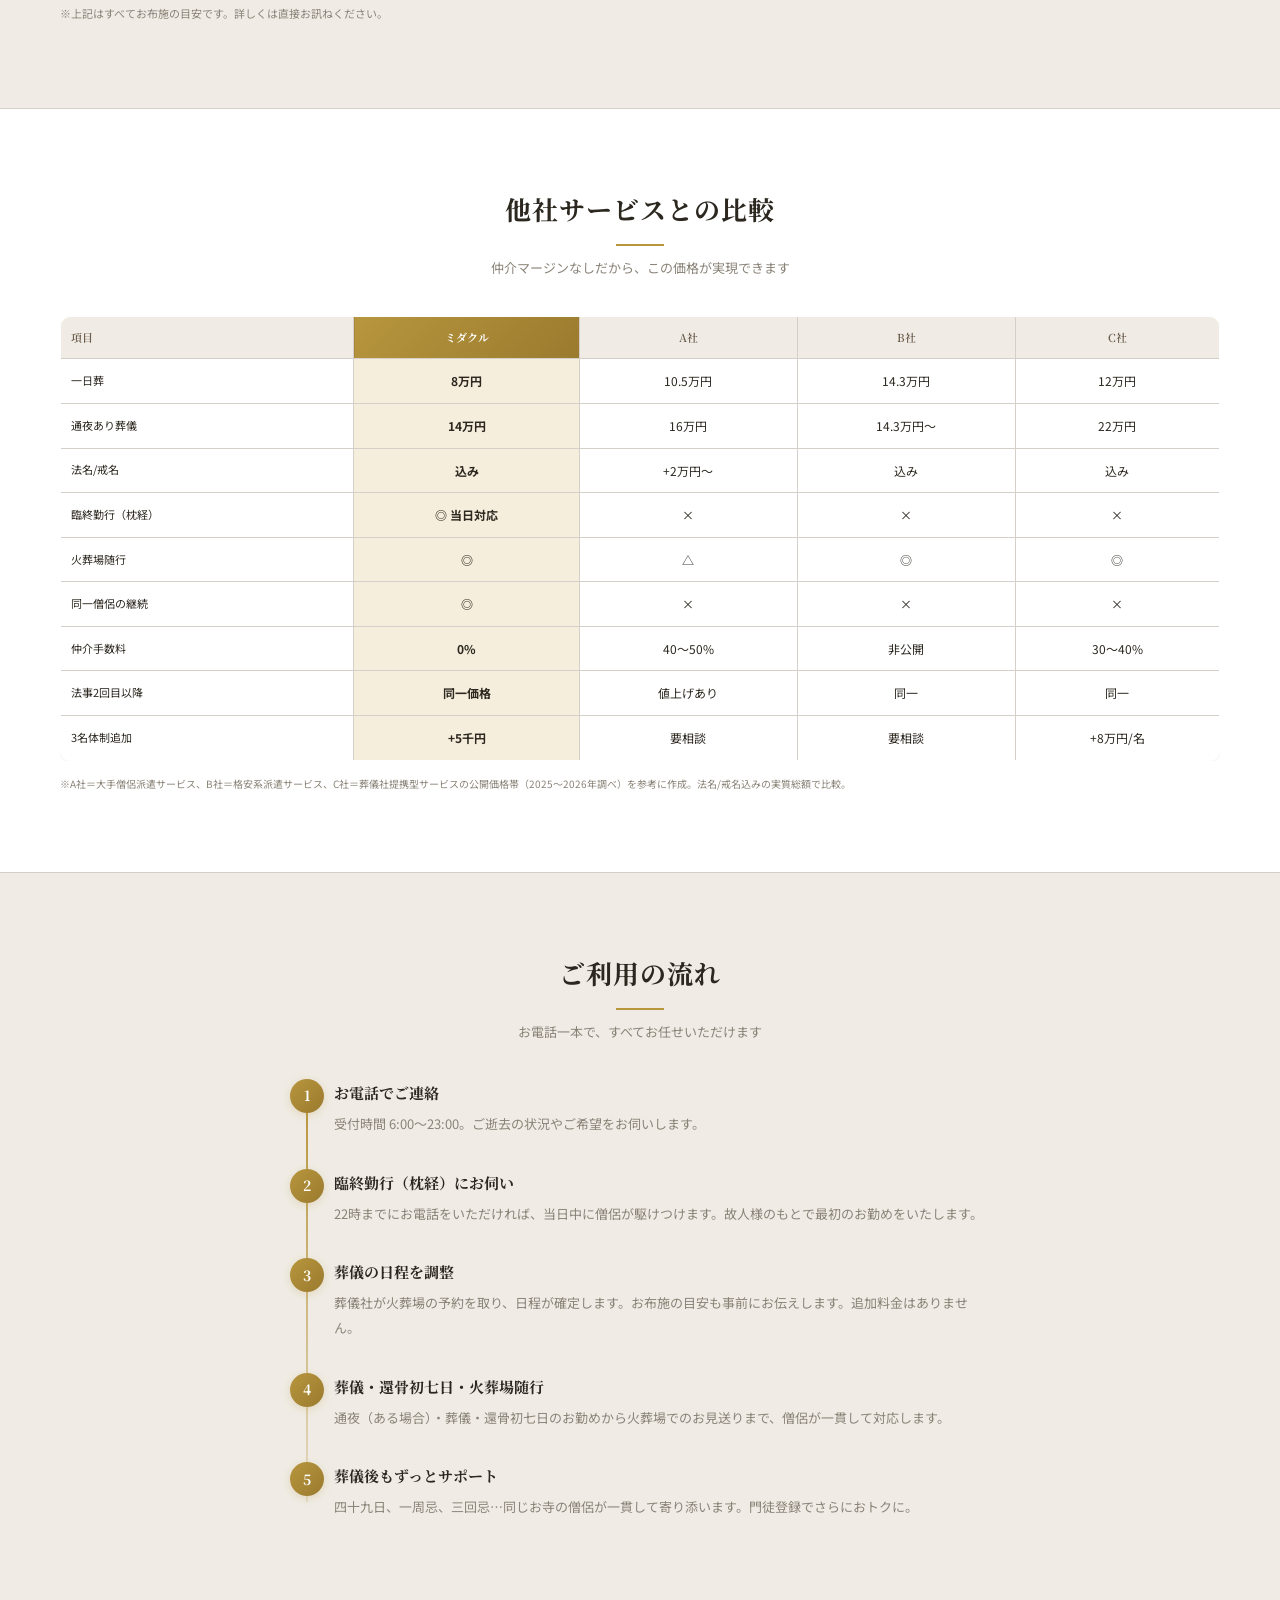
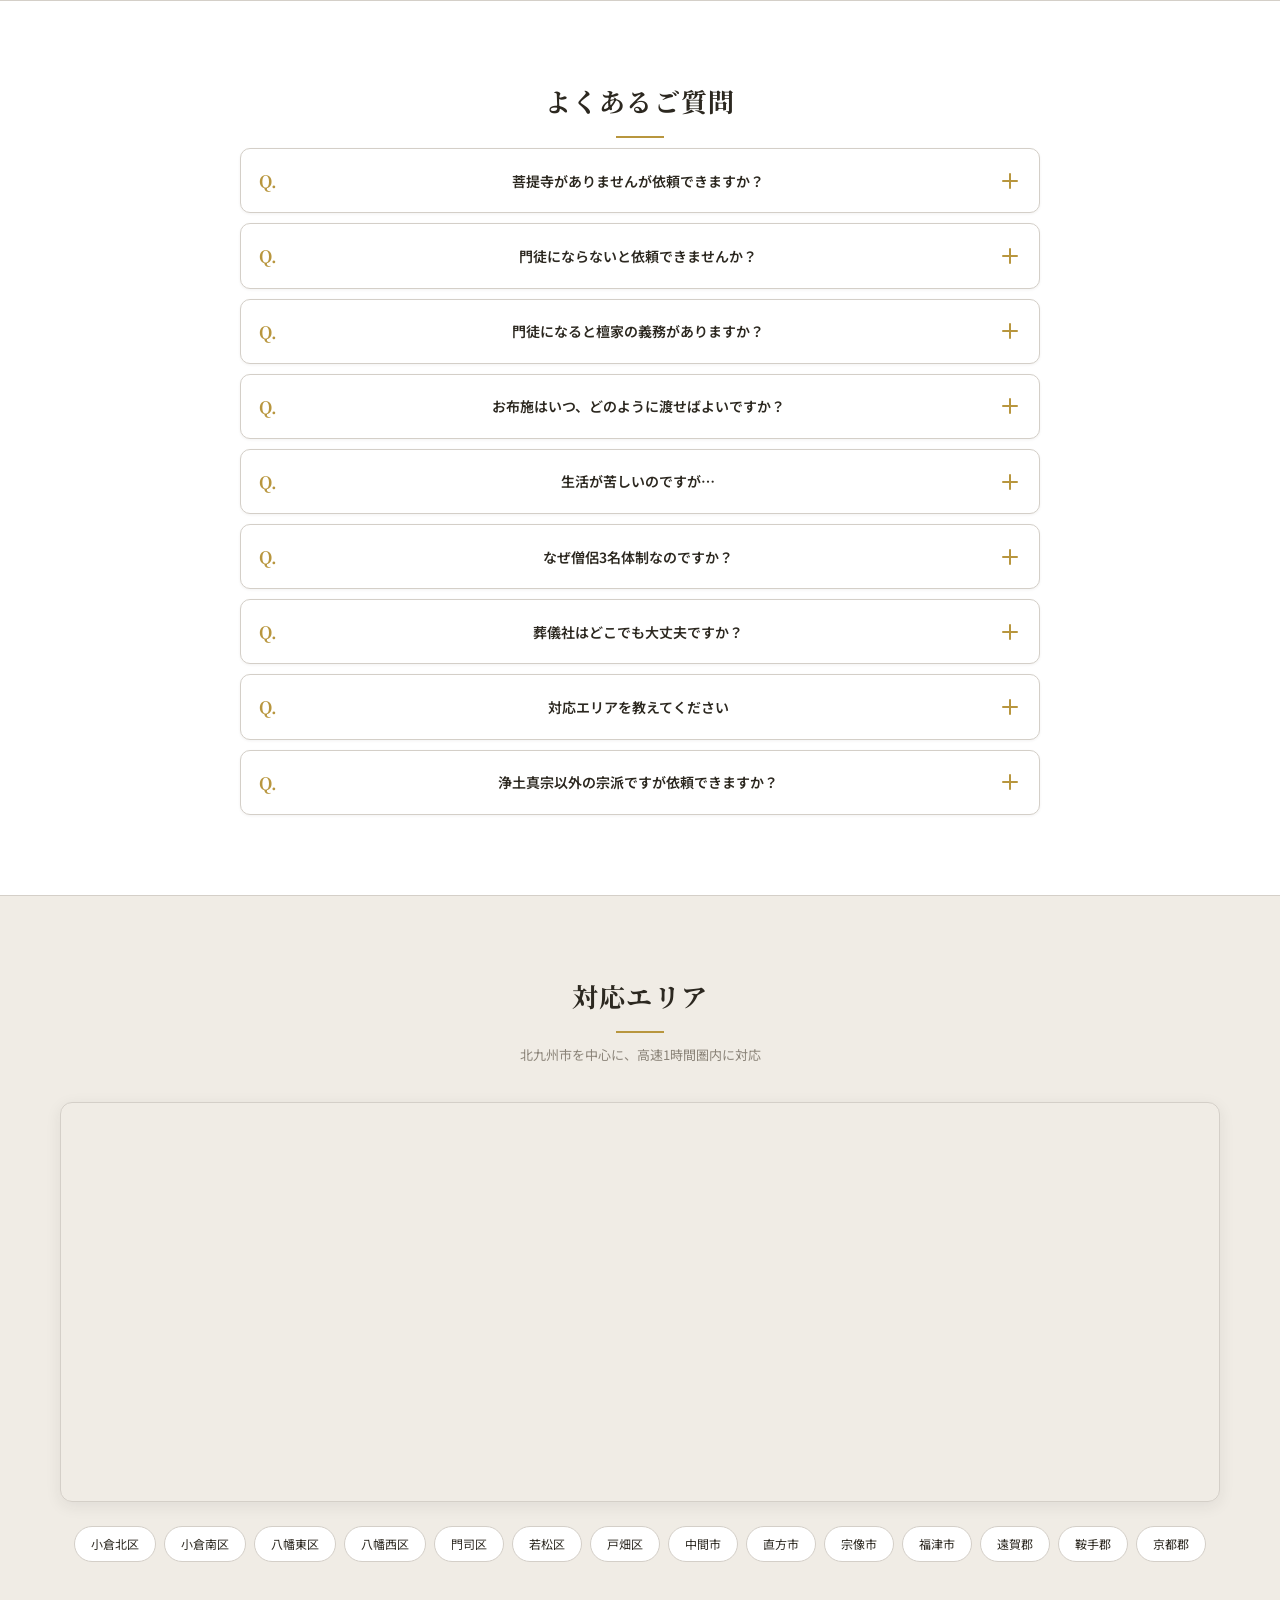
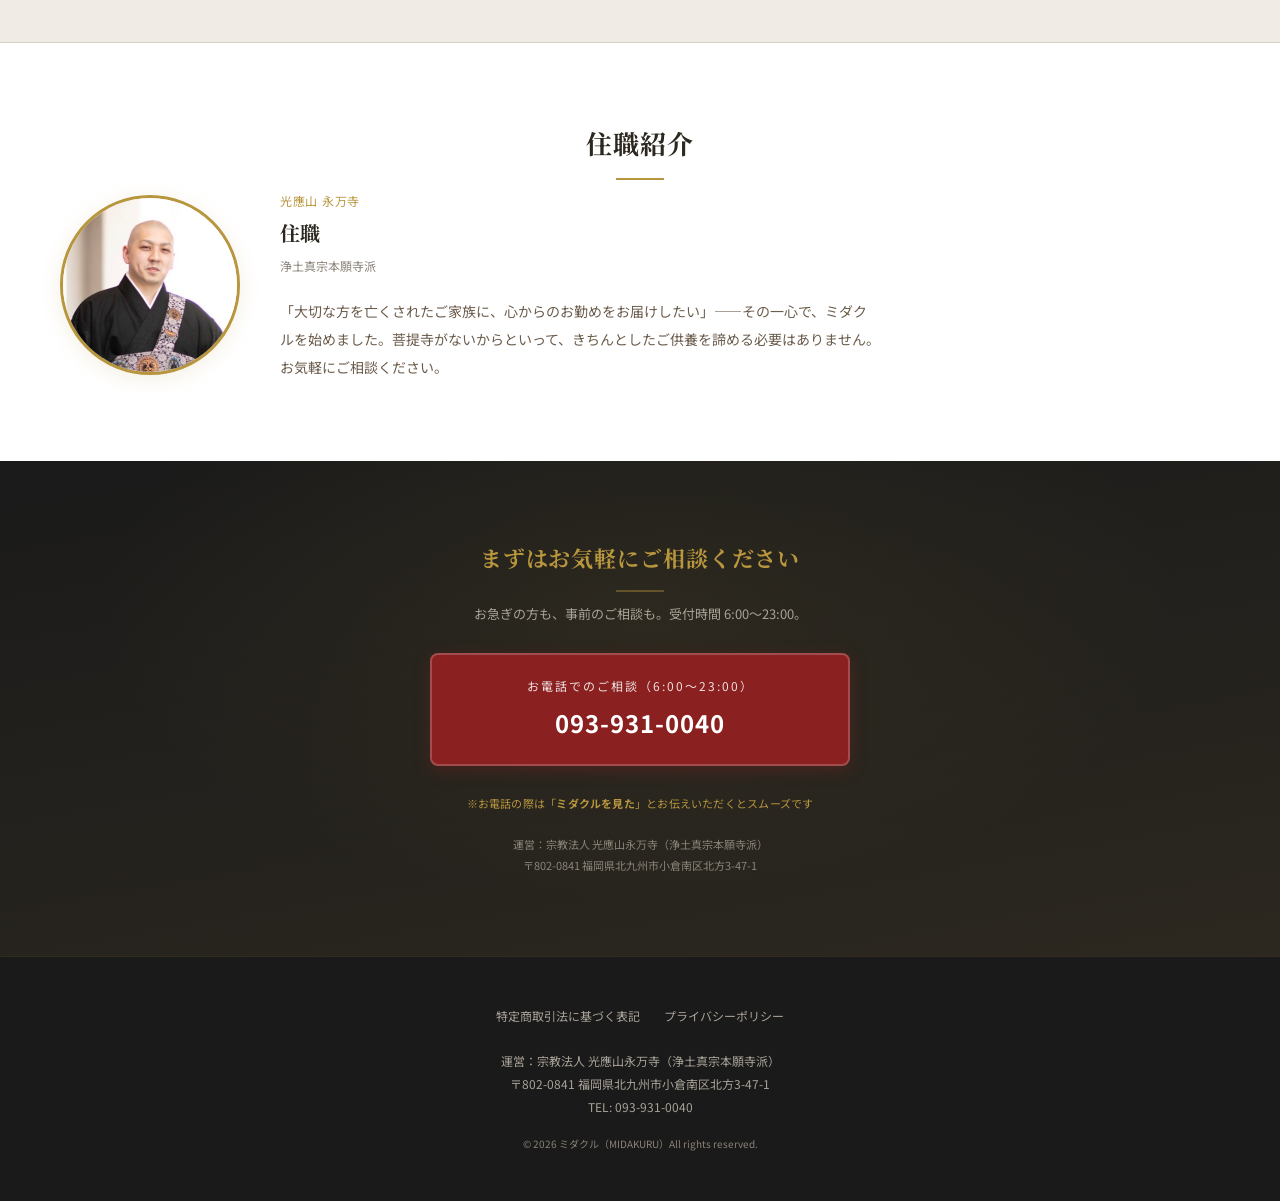
==== commit 17c63845: "電話CTA付近に「ミダクルを見た」案内文言を追加 Co-Authored-By: Claude Opus 4.6 (1M context) <noreply@anthropic.com>" ====
--- a/index.html
+++ b/index.html
@@ -3,6 +3,23 @@
 <head>
   <meta charset="UTF-8">
   <meta name="viewport" content="width=device-width, initial-scale=1.0">
+
+  <!-- GTM (head) -->
+  <script>(function(w,d,s,l,i){w[l]=w[l]||[];w[l].push({'gtm.start':
+  new Date().getTime(),event:'gtm.js'});var f=d.getElementsByTagName(s)[0],
+  j=d.createElement(s),dl=l!='dataLayer'?'&l='+l:'';j.async=true;j.src=
+  'https://www.googletagmanager.com/gtm.js?id='+i+dl;f.parentNode.insertBefore(j,f);
+  })(window,document,'script','dataLayer','GTM-PJLS8CJ9');</script>
+
+  <!-- GA4 -->
+  <script async src="https://www.googletagmanager.com/gtag/js?id=G-Y7WQJVZDSZ"></script>
+  <script>
+  window.dataLayer = window.dataLayer || [];
+  function gtag(){dataLayer.push(arguments);}
+  gtag('js', new Date());
+  gtag('config', 'G-Y7WQJVZDSZ');
+  </script>
+
   <title>ミダクル | 北九州の僧侶手配・お坊さん派遣 — 浄土真宗本願寺派の寺院が直接対応</title>
   <meta name="description" content="北九州市の浄土真宗本願寺派寺院が直接運営する僧侶手配サービス。一日葬8万円〜、法名込み・火葬場随行込み。仲介マージンなし。受付時間6:00〜23:00。">
   <meta name="keywords" content="僧侶派遣,北九州,お坊さん,葬儀,法事,浄土真宗,本願寺派,一日葬,家族葬,お布施">
@@ -185,6 +202,9 @@
   </script>
 </head>
 <body>
+  <!-- GTM (noscript) -->
+  <noscript><iframe src="https://www.googletagmanager.com/ns.html?id=GTM-PJLS8CJ9"
+  height="0" width="0" style="display:none;visibility:hidden"></iframe></noscript>
 
   <!-- ========== Header ========== -->
   <header class="header">
@@ -229,6 +249,7 @@
         </div>
 
         <p class="hero__hours">最短即日対応 ｜ 年中無休</p>
+        <p class="cta-note">※お電話の際は「<strong>ミダクルを見た</strong>」とお伝えいただくとスムーズです</p>
       </div>
 
       <div class="hero__image">
@@ -643,6 +664,8 @@
         </a>
       </div>
 
+      <p class="cta-note cta-note--dark">※お電話の際は「<strong>ミダクルを見た</strong>」とお伝えいただくとスムーズです</p>
+
       <p class="final-cta__info">
         運営：宗教法人 光應山永万寺（浄土真宗本願寺派）<br>
         〒802-0841 福岡県北九州市小倉南区北方3-47-1
--- a/css/style.css
+++ b/css/style.css
@@ -331,8 +331,36 @@
   font-family: var(--font-sans);
 }
 
+.cta-note {
+  font-size: 11px;
+  color: var(--color-gold);
+  text-align: center;
+  margin-top: 8px;
+  font-family: var(--font-sans);
+  letter-spacing: 0.02em;
+}
+
+.cta-note strong {
+  font-weight: 700;
+}
+
+.cta-note--dark {
+  margin-top: 0;
+  margin-bottom: 20px;
+}
+
 .hero__image {
-  display: none;
+  width: 100%;
+  height: 200px;
+  border-radius: 10px;
+  overflow: hidden;
+  border: 1px solid rgba(184, 150, 62, 0.15);
+}
+
+.hero__image img {
+  width: 100%;
+  height: 100%;
+  object-fit: cover;
 }
 
 /* =============================================
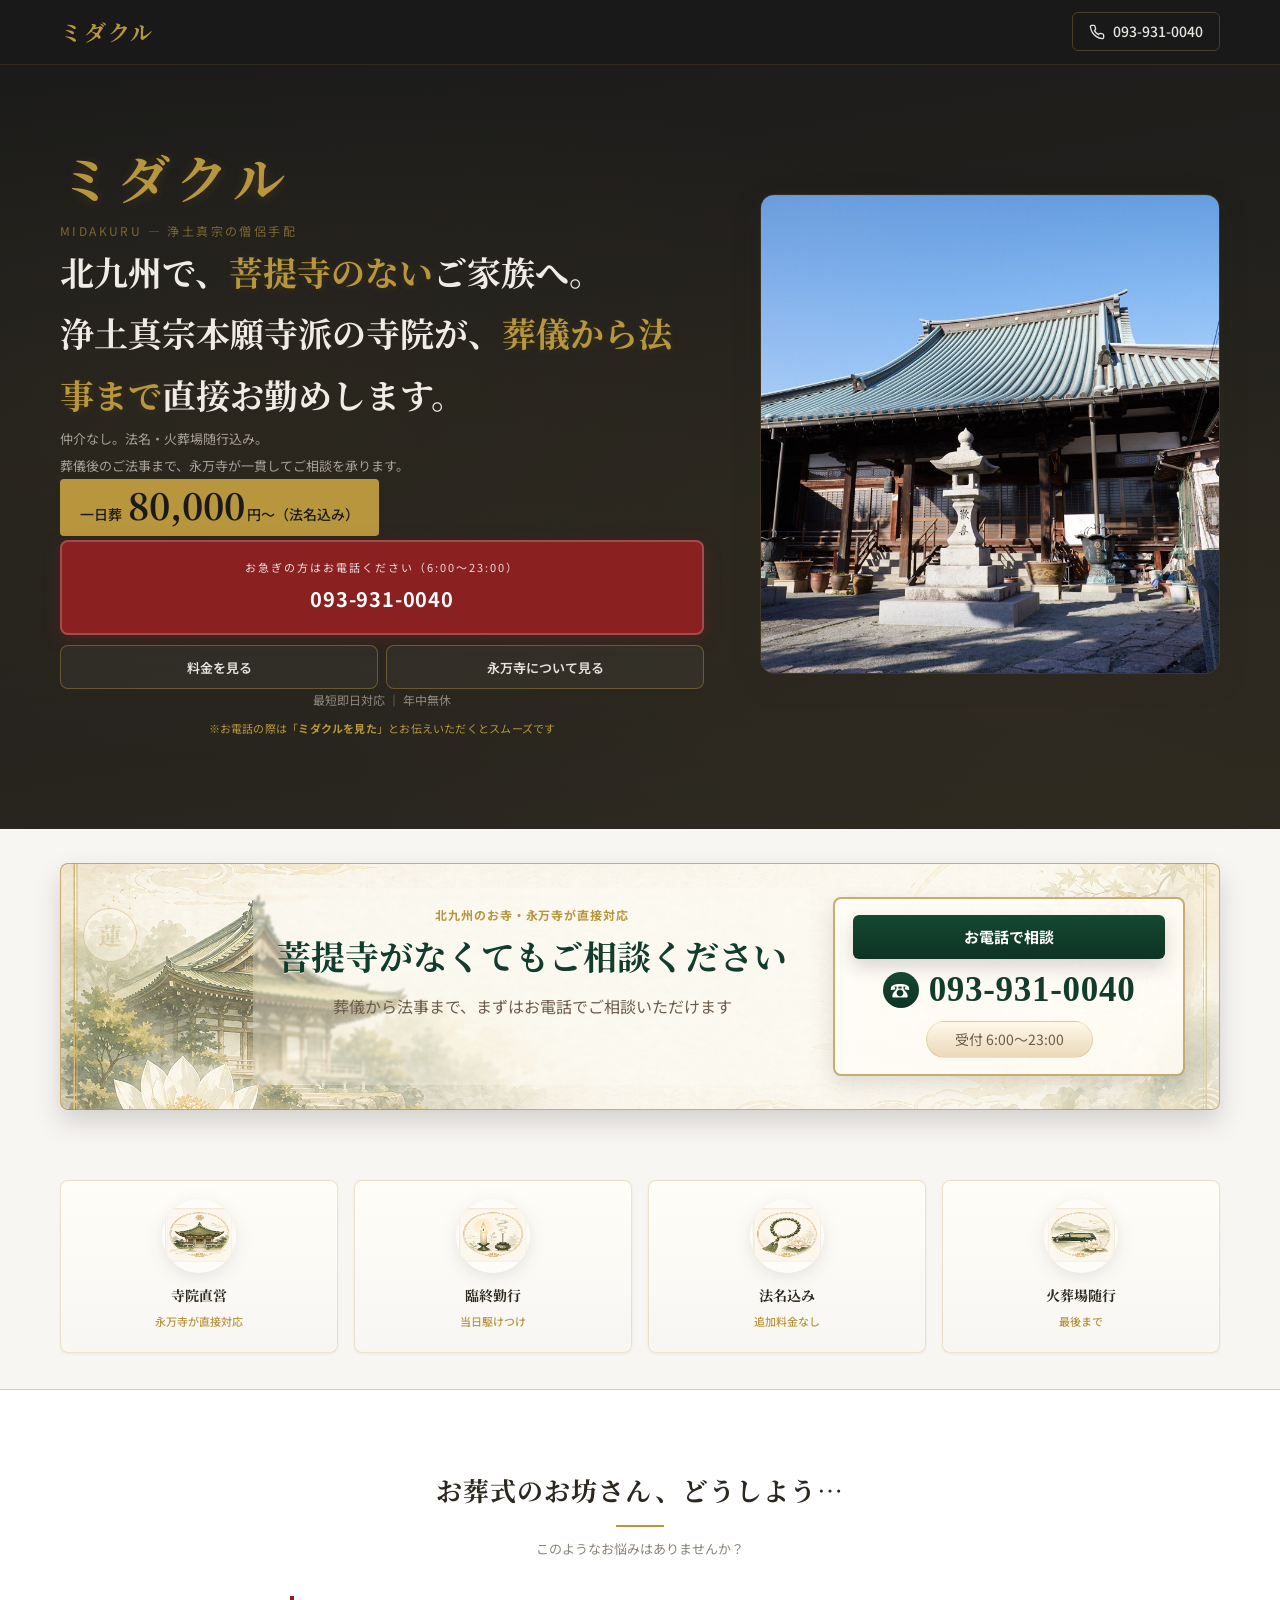
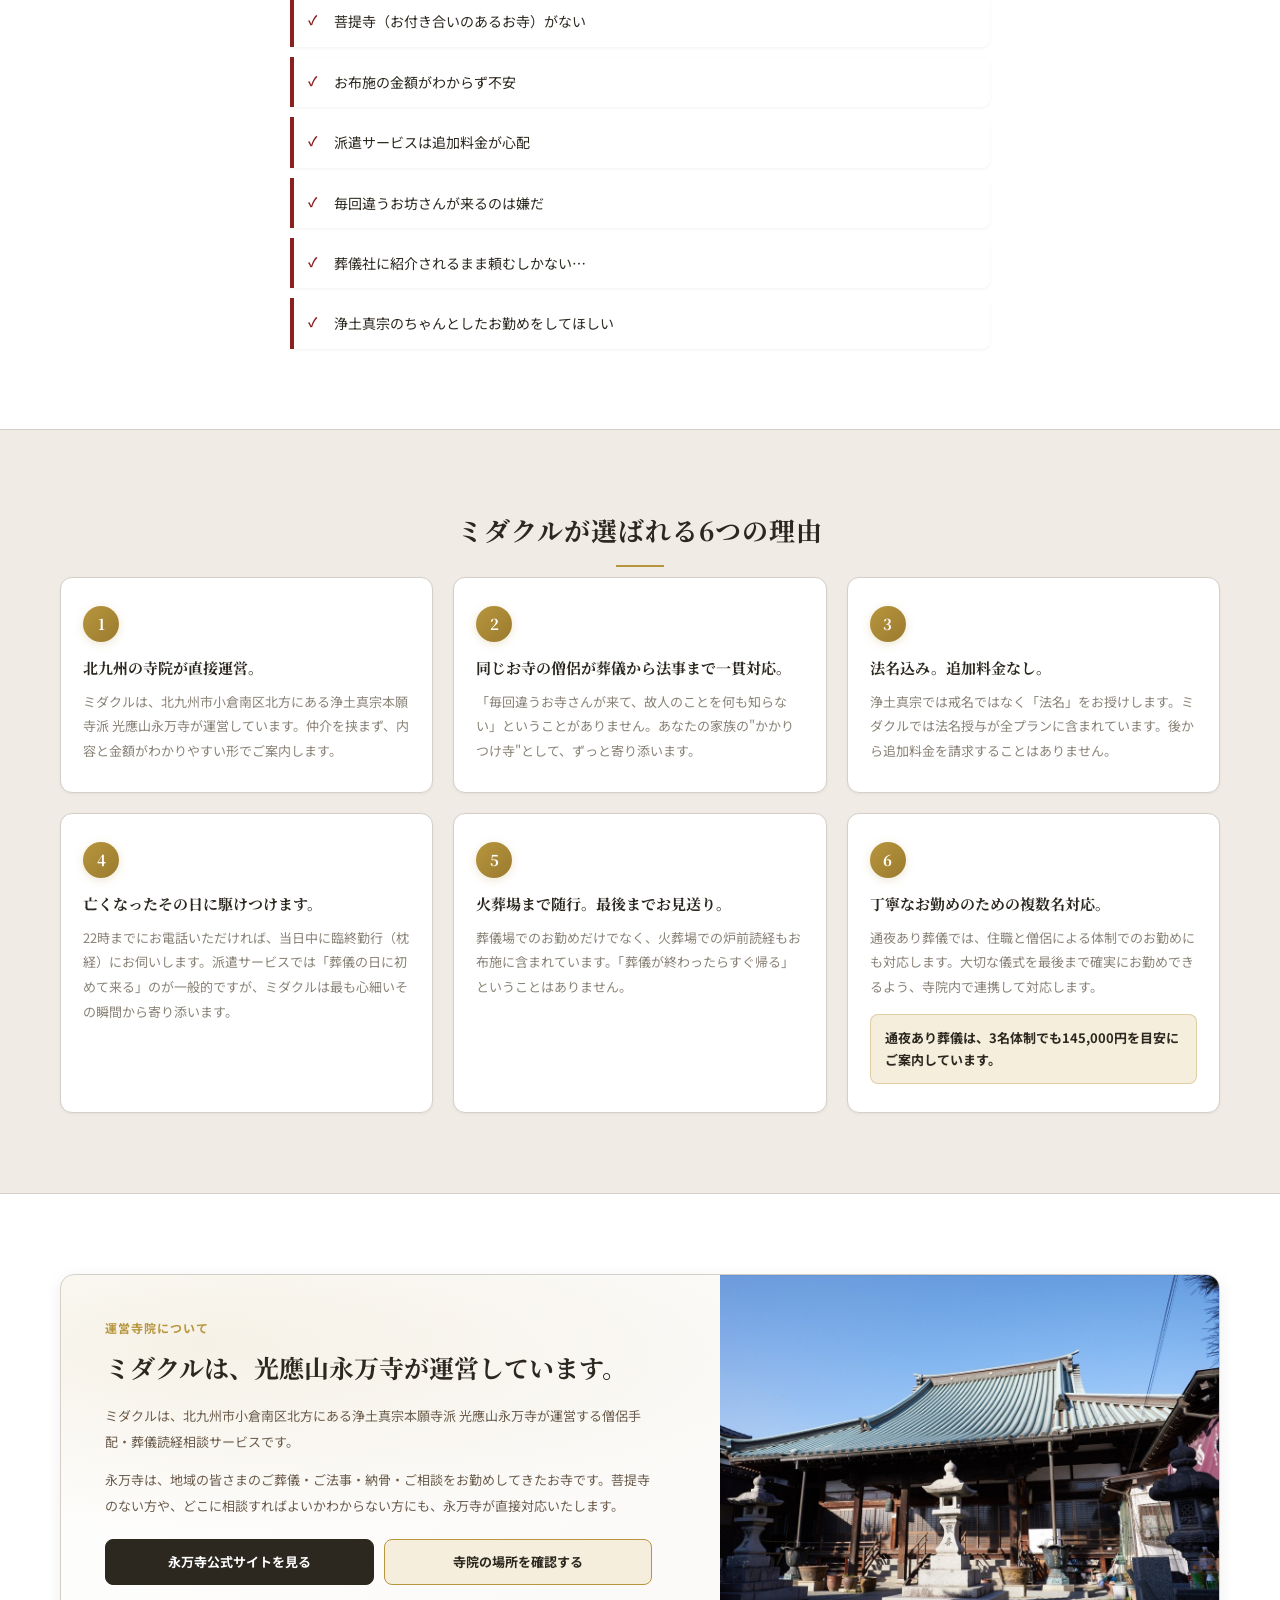
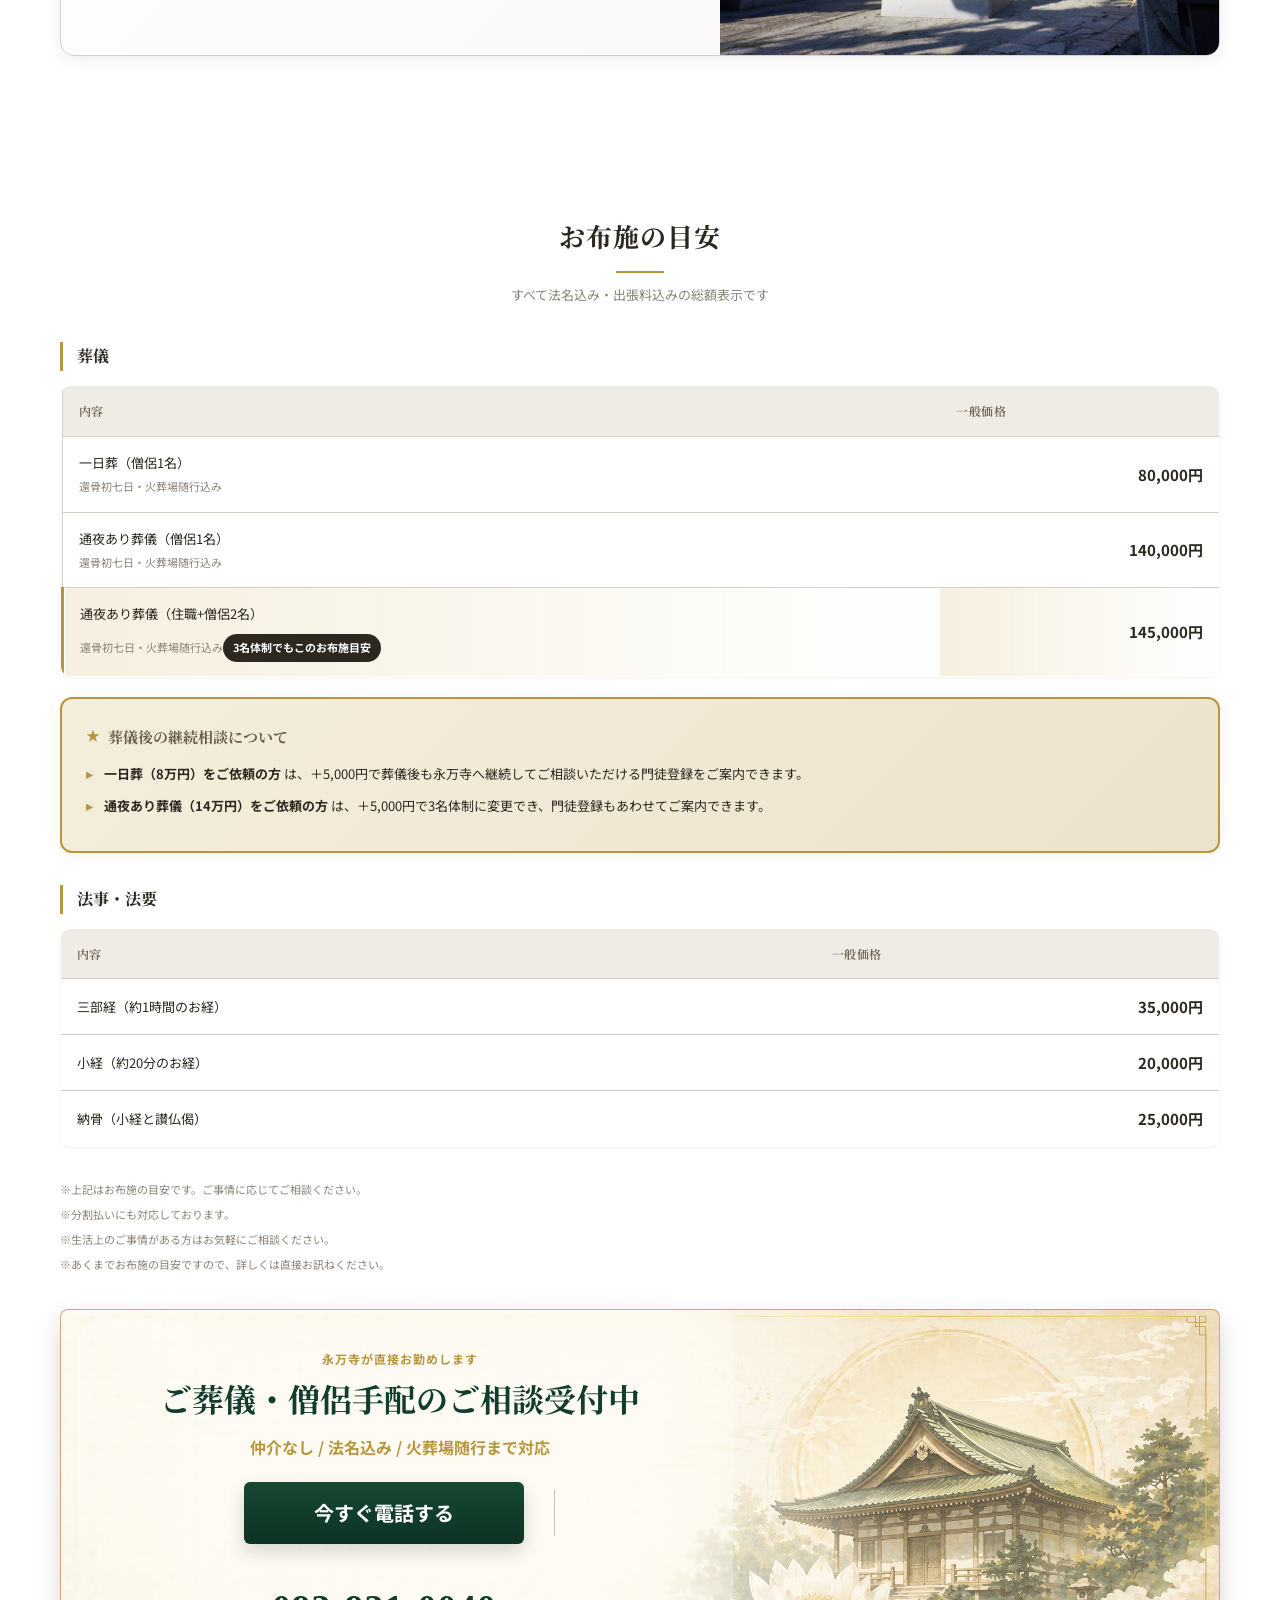
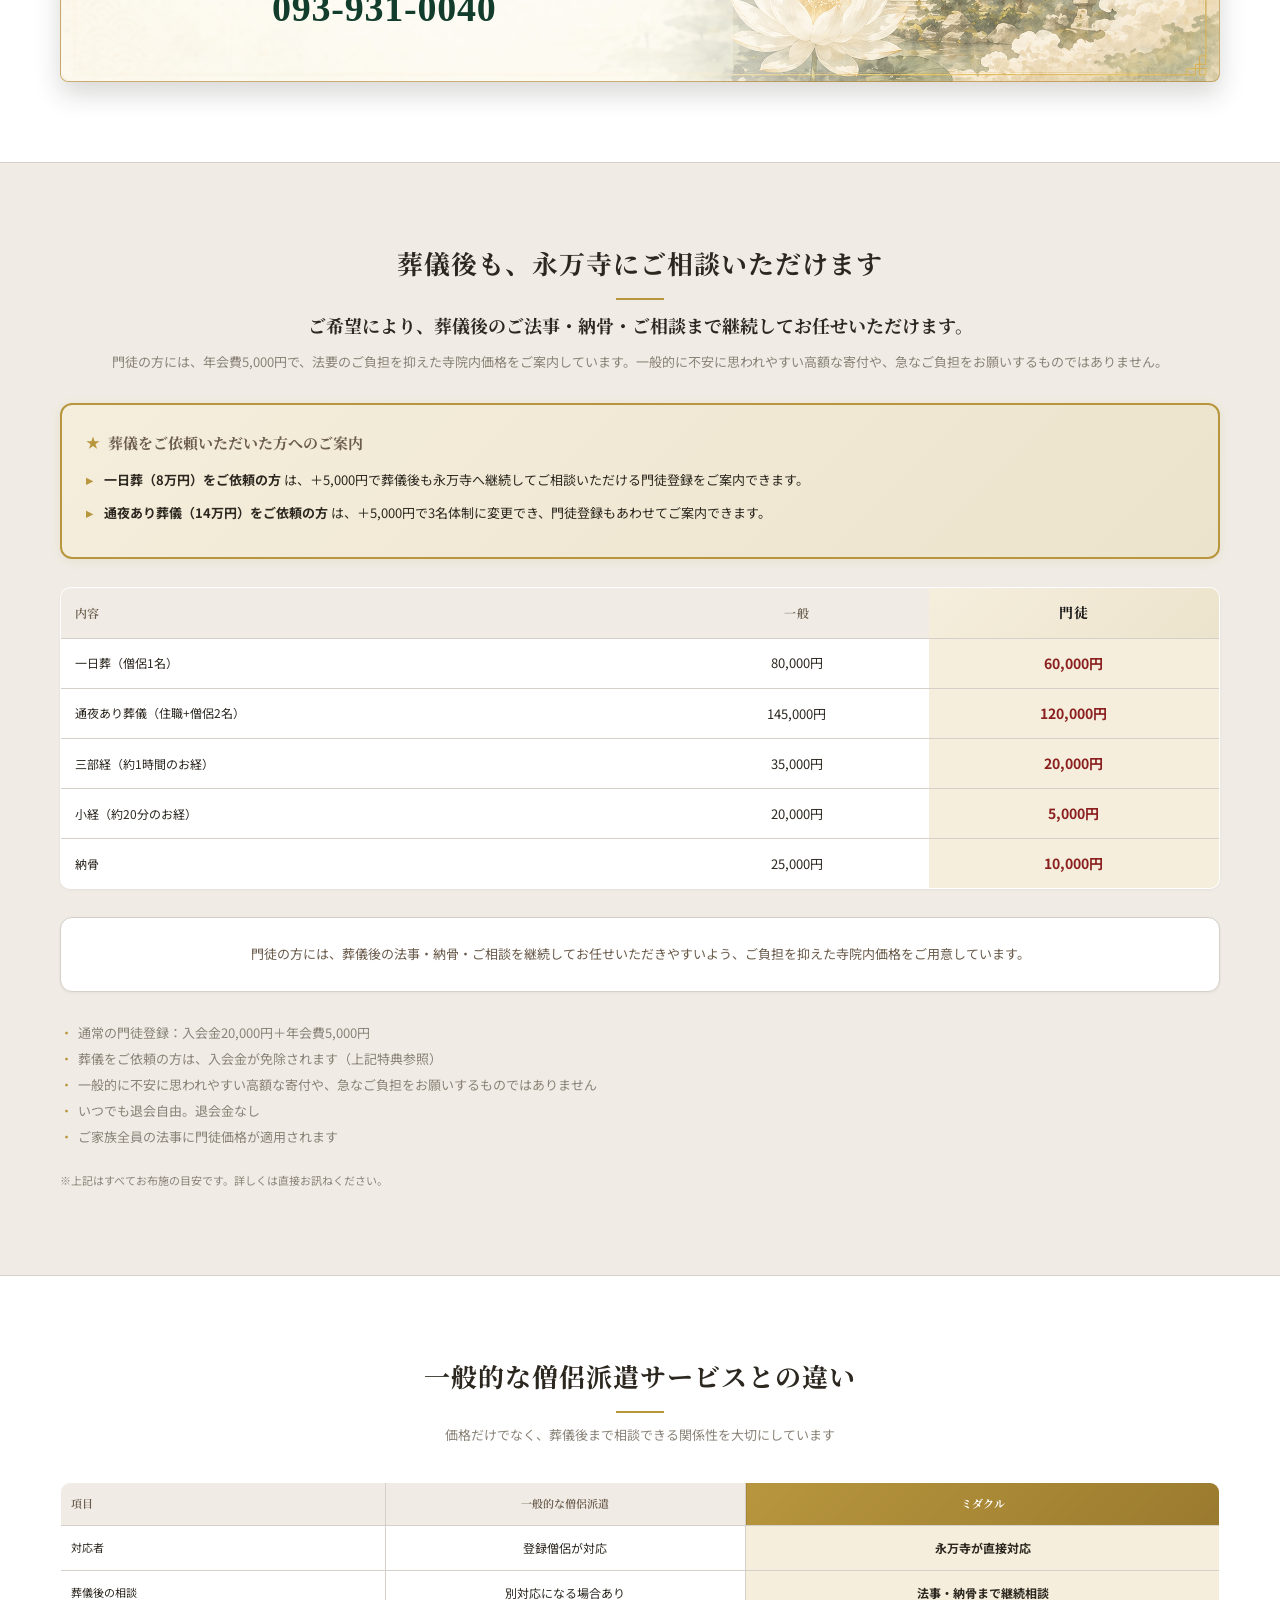
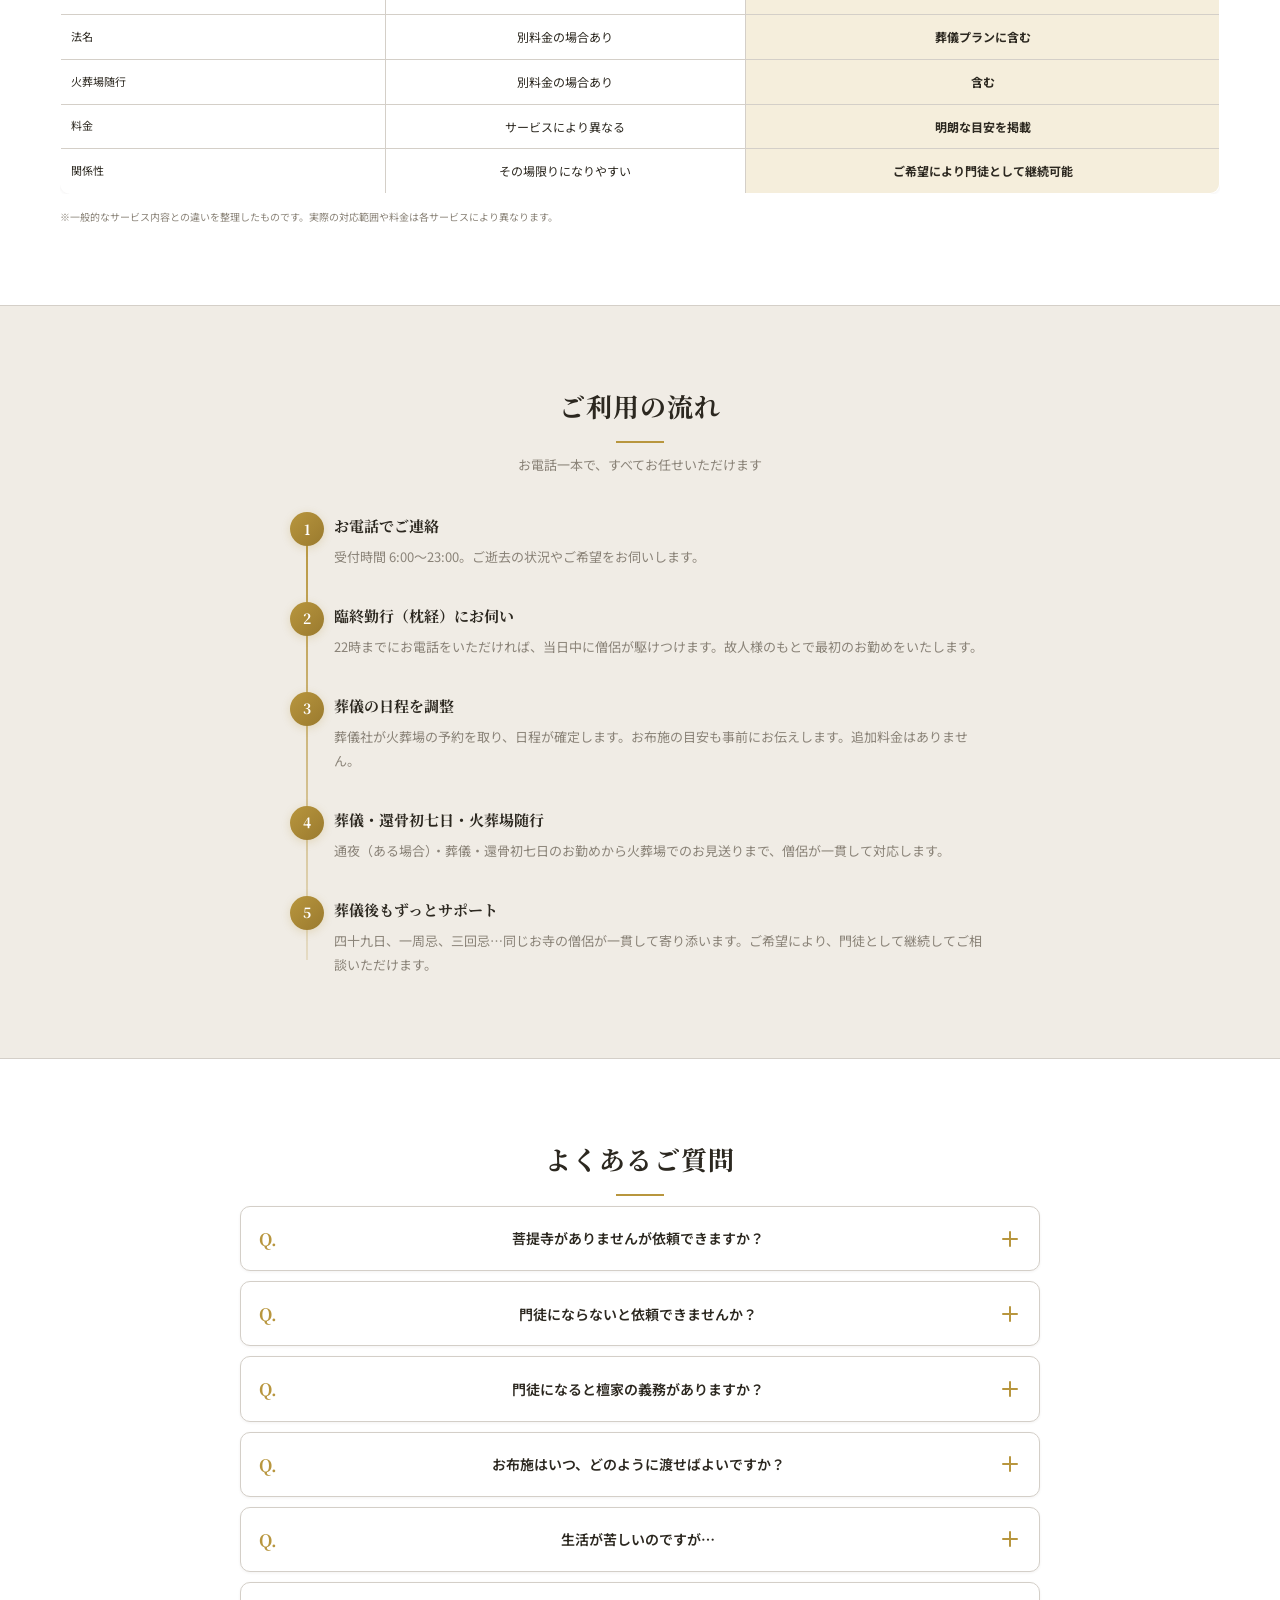
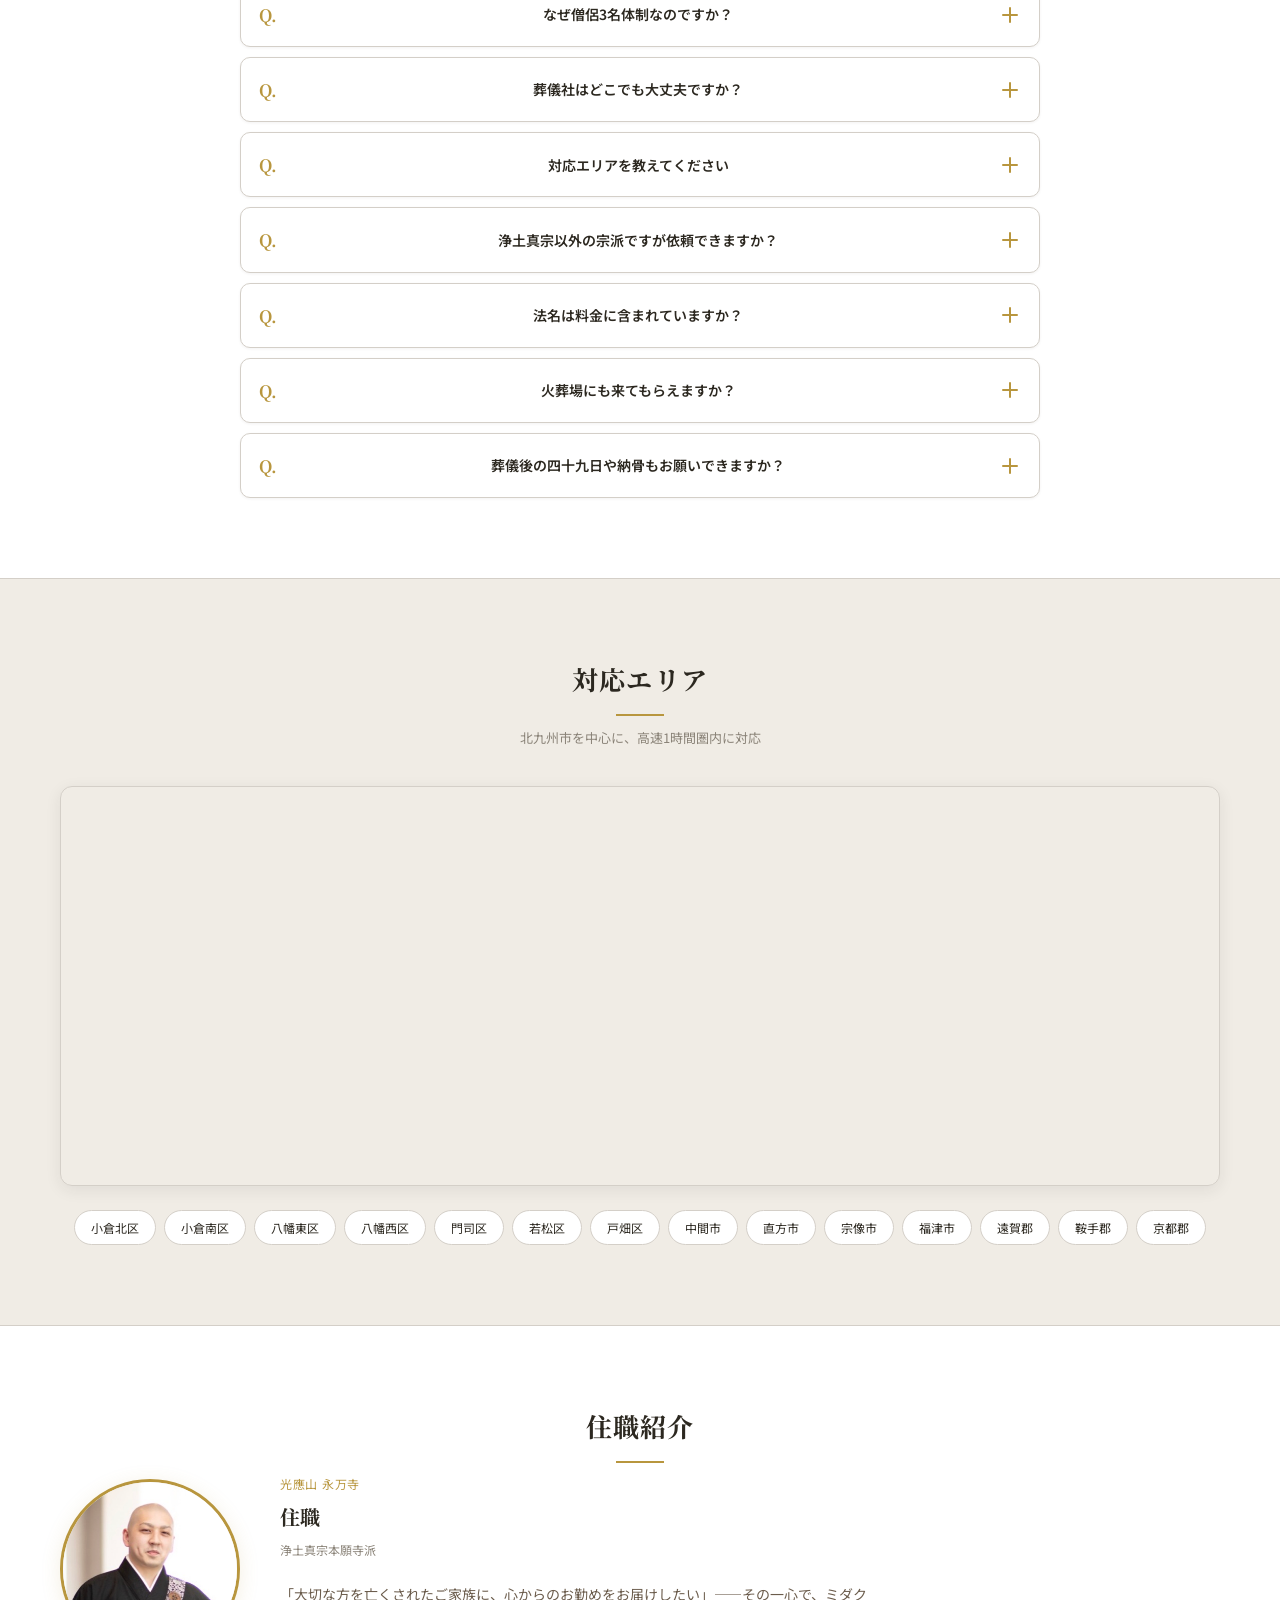
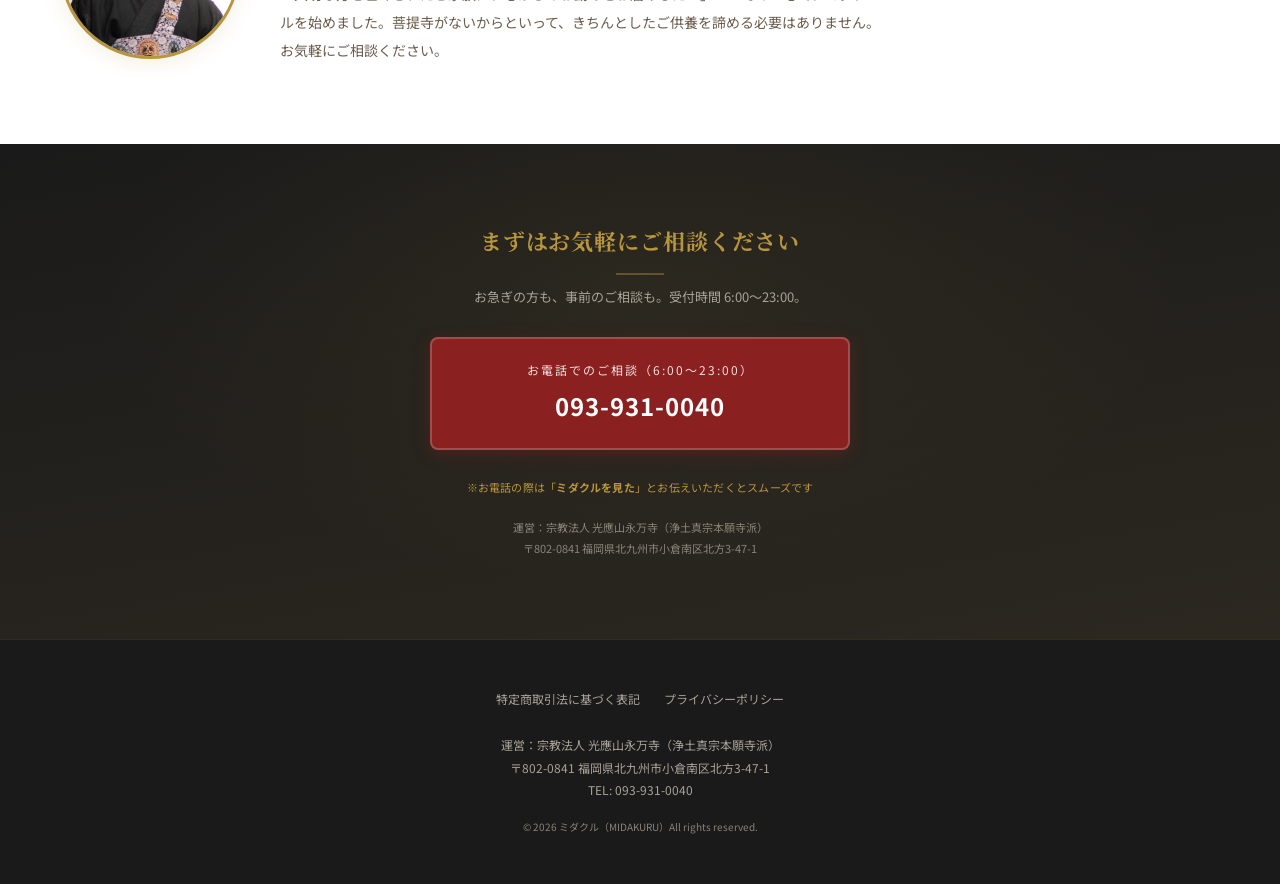
==== commit 50201505: "Refine Midakuru trust messaging and banners" ====
--- a/index.html
+++ b/index.html
@@ -20,16 +20,23 @@
   gtag('config', 'G-Y7WQJVZDSZ');
   </script>
 
-  <title>ミダクル | 北九州の僧侶手配・お坊さん派遣 — 浄土真宗本願寺派の寺院が直接対応</title>
-  <meta name="description" content="北九州市の浄土真宗本願寺派寺院が直接運営する僧侶手配サービス。一日葬8万円〜、法名込み・火葬場随行込み。仲介マージンなし。受付時間6:00〜23:00。">
+  <title>ミダクル | 北九州で菩提寺がない方の葬儀読経相談 — 永万寺が直接対応</title>
+  <meta name="description" content="北九州市小倉南区の浄土真宗本願寺派寺院・光應山永万寺が運営する葬儀読経相談サービス。一日葬8万円〜、法名込み・火葬場随行込み。受付時間6:00〜23:00。">
   <meta name="keywords" content="僧侶派遣,北九州,お坊さん,葬儀,法事,浄土真宗,本願寺派,一日葬,家族葬,お布施">
 
   <!-- OGP -->
   <meta property="og:title" content="ミダクル | 北九州の僧侶手配サービス">
-  <meta property="og:description" content="浄土真宗本願寺派の寺院が直接運営。法名込み・火葬場随行込み。一日葬8万円〜。">
-  <meta property="og:image" content="/images/ogp.jpg">
+  <meta property="og:description" content="北九州の実在寺院・永万寺が直接対応。法名込み・火葬場随行込み。葬儀後のご法事までご相談いただけます。">
+  <meta property="og:image" content="https://midakuru.jp/images/ogp.jpg">
+  <meta property="og:url" content="https://midakuru.jp/">
   <meta property="og:type" content="website">
   <meta property="og:locale" content="ja_JP">
+
+  <!-- Canonical -->
+  <link rel="canonical" href="https://midakuru.jp/">
+
+  <!-- Favicon -->
+  <link rel="icon" href="/favicon.svg" type="image/svg+xml">
 
   <!-- Fonts -->
   <link rel="preconnect" href="https://fonts.googleapis.com">
@@ -45,7 +52,7 @@
     "@context": "https://schema.org",
     "@type": ["LocalBusiness", "ReligiousOrganization"],
     "name": "ミダクル（MIDAKURU）",
-    "description": "北九州市の浄土真宗本願寺派寺院が直接運営する僧侶手配サービス",
+    "description": "北九州市小倉南区の浄土真宗本願寺派寺院・光應山永万寺が運営する葬儀読経相談サービス",
     "url": "https://midakuru.jp",
     "telephone": "093-931-0040",
     "address": {
@@ -83,7 +90,7 @@
   {
     "@context": "https://schema.org",
     "@type": "Service",
-    "serviceType": "僧侶手配・お坊さん派遣",
+    "serviceType": "葬儀読経相談・僧侶手配",
     "provider": {
       "@type": "ReligiousOrganization",
       "name": "ミダクル（MIDAKURU）"
@@ -130,7 +137,7 @@
         "name": "菩提寺がありませんが依頼できますか？",
         "acceptedAnswer": {
           "@type": "Answer",
-          "text": "はい、菩提寺がない方こそミダクルをご利用ください。宗旨宗派を問わず、どなたでもご依頼いただけます。"
+          "text": "はい。菩提寺のない方、どこに相談すればよいかわからない方もご相談いただけます。"
         }
       },
       {
@@ -146,7 +153,7 @@
         "name": "門徒になると檀家の義務がありますか？",
         "acceptedAnswer": {
           "@type": "Answer",
-          "text": "ありません。寄付やお手伝いの義務は一切なく、いつでも退会自由です。年会費5,000円のみです。"
+          "text": "一般的に不安に思われやすい高額な寄付や、急なご負担をお願いするものではありません。"
         }
       },
       {
@@ -170,7 +177,7 @@
         "name": "なぜ僧侶3名体制なのですか？",
         "acceptedAnswer": {
           "@type": "Answer",
-          "text": "お葬式は一生に一度きりの大切な儀式です。もし読経の途中で僧侶が体調を崩したら、そのお葬式はやり直しがききません。大切な方を確実にお見送りできるよう、永万寺では3名体制でお勤めを行っています。丁寧さだけでなく「確実にお葬式を最後までやり遂げる」ための備えでもあります。"
+          "text": "お葬式は一生に一度きりの大切な儀式です。もし読経の途中で僧侶が体調を崩したら、そのお葬式はやり直しがききません。大切な方の葬儀を確実に執り行えるよう、永万寺では3名体制でお勤めを行っています。丁寧さだけでなく「必ずお葬式を最後までやり遂げる」ための備えでもあります。"
         }
       },
       {
@@ -195,6 +202,30 @@
         "acceptedAnswer": {
           "@type": "Answer",
           "text": "お勤め自体は浄土真宗本願寺派の作法で行います。宗派にこだわりがなければ、どなたでもご利用いただけます。"
+        }
+      },
+      {
+        "@type": "Question",
+        "name": "法名は料金に含まれていますか？",
+        "acceptedAnswer": {
+          "@type": "Answer",
+          "text": "はい。葬儀プランには法名を含めてご案内しています。"
+        }
+      },
+      {
+        "@type": "Question",
+        "name": "火葬場にも来てもらえますか？",
+        "acceptedAnswer": {
+          "@type": "Answer",
+          "text": "はい。対応エリア内では、火葬場でのお勤めも含めてご案内しています。"
+        }
+      },
+      {
+        "@type": "Question",
+        "name": "葬儀後の四十九日や納骨もお願いできますか？",
+        "acceptedAnswer": {
+          "@type": "Answer",
+          "text": "はい。葬儀後のご法事・納骨・年忌法要まで継続してご相談いただけます。"
         }
       }
     ]
@@ -225,14 +256,13 @@
         <div class="hero__sub-brand">MIDAKURU — 浄土真宗の僧侶手配</div>
 
         <h1 class="hero__copy">
-          北九州の<span class="gold">お寺が直接</span>対応。<br>
-          仲介なし、だから<span class="gold">明朗価格</span>。
+          北九州で、<span class="gold">菩提寺のない</span>ご家族へ。<br>
+          浄土真宗本願寺派の寺院が、<span class="gold">葬儀から法事まで</span>直接お勤めします。
         </h1>
 
         <p class="hero__desc">
-          浄土真宗本願寺派の寺院が運営。<br>
-          臨終勤行（枕経）からお伺いします。<br>
-          法名込み・火葬場随行込み。追加料金なし。
+          仲介なし。法名・火葬場随行込み。<br>
+          葬儀後のご法事まで、永万寺が一貫してご相談を承ります。
         </p>
 
         <div class="hero__badge">
@@ -246,6 +276,10 @@
             <span class="btn-phone__label">お急ぎの方はお電話ください（6:00〜23:00）</span>
             <span class="btn-phone__number">093-931-0040</span>
           </a>
+          <div class="hero__link-row">
+            <a href="#price-funeral">料金を見る</a>
+            <a href="#temple">永万寺について見る</a>
+          </div>
         </div>
 
         <p class="hero__hours">最短即日対応 ｜ 年中無休</p>
@@ -258,27 +292,60 @@
     </div>
   </section>
 
+  <!-- ========== Motion Banner A ========== -->
+  <section class="motion-banner-section" data-reveal>
+    <div class="container">
+      <div class="motion-banner motion-banner--hero" aria-label="ミダクル 電話相談バナー">
+        <div class="motion-banner__art" aria-hidden="true">
+          <div class="motion-banner__cloud motion-banner__cloud--one"></div>
+          <div class="motion-banner__cloud motion-banner__cloud--two"></div>
+          <div class="temple-illust">
+            <div class="temple-illust__roof"></div>
+            <div class="temple-illust__body"></div>
+            <div class="temple-illust__base"></div>
+          </div>
+          <div class="lotus-mark">蓮</div>
+        </div>
+        <div class="motion-banner__copy">
+          <p class="motion-banner__eyebrow">北九州のお寺・永万寺が直接対応</p>
+          <h2 class="motion-banner__headline">菩提寺がなくてもご相談ください</h2>
+          <p class="motion-banner__text">葬儀から法事まで、まずはお電話でご相談いただけます</p>
+          <div class="motion-banner__rotator" aria-hidden="true">
+            <span>法名込み</span>
+            <span>火葬場随行込み</span>
+            <span>葬儀後の法事まで相談可</span>
+          </div>
+        </div>
+        <a href="tel:093-931-0040" class="motion-banner__phone-panel">
+          <span class="motion-banner__phone-label">お電話で相談</span>
+          <strong class="motion-banner__phone-number">093-931-0040</strong>
+          <span class="motion-banner__hours">受付 6:00〜23:00</span>
+        </a>
+      </div>
+    </div>
+  </section>
+
   <!-- ========== 2. Trust Bar ========== -->
   <section class="trust-bar" data-reveal>
     <div class="container">
       <div class="trust-bar__grid">
         <div class="trust-bar__item">
-          <div class="trust-bar__icon">🏛</div>
+          <div class="trust-bar__icon trust-bar__icon--temple" aria-hidden="true"></div>
           <div class="trust-bar__title">寺院直営</div>
-          <div class="trust-bar__text">マージン0円</div>
+          <div class="trust-bar__text">永万寺が直接対応</div>
         </div>
         <div class="trust-bar__item">
-          <div class="trust-bar__icon">🕯</div>
+          <div class="trust-bar__icon trust-bar__icon--candle" aria-hidden="true"></div>
           <div class="trust-bar__title">臨終勤行</div>
           <div class="trust-bar__text">当日駆けつけ</div>
         </div>
         <div class="trust-bar__item">
-          <div class="trust-bar__icon">📿</div>
+          <div class="trust-bar__icon trust-bar__icon--beads" aria-hidden="true"></div>
           <div class="trust-bar__title">法名込み</div>
           <div class="trust-bar__text">追加料金なし</div>
         </div>
         <div class="trust-bar__item">
-          <div class="trust-bar__icon">🚗</div>
+          <div class="trust-bar__icon trust-bar__icon--hearse" aria-hidden="true"></div>
           <div class="trust-bar__title">火葬場随行</div>
           <div class="trust-bar__text">最後まで</div>
         </div>
@@ -310,8 +377,8 @@
       <div class="reasons__grid">
         <div class="reason-card">
           <div class="reason-card__number">1</div>
-          <h3 class="reason-card__title">お寺が直接運営。仲介マージンゼロ。</h3>
-          <p class="reason-card__text">派遣サービスではお布施の40〜50%が仲介業者に。ミダクルは浄土真宗本願寺派の寺院が直接運営。お布施の全額が供養に使われます。</p>
+          <h3 class="reason-card__title">北九州の寺院が直接運営。</h3>
+          <p class="reason-card__text">ミダクルは、北九州市小倉南区北方にある浄土真宗本願寺派 光應山永万寺が運営しています。仲介を挟まず、内容と金額がわかりやすい形でご案内します。</p>
         </div>
         <div class="reason-card">
           <div class="reason-card__number">2</div>
@@ -335,14 +402,40 @@
         </div>
         <div class="reason-card">
           <div class="reason-card__number">6</div>
-          <h3 class="reason-card__title">僧侶3名体制でも追加わずか5,000円。</h3>
-          <p class="reason-card__text">一般的な派遣サービスでは脇僧追加1名で4〜5万円。ミダクルは寺院内の僧侶で対応するため、3名体制でも追加はわずか5,000円です。</p>
-        </div>
-      </div>
-    </div>
-  </section>
-
-  <!-- ========== 5. Pricing ========== -->
+          <h3 class="reason-card__title">丁寧なお勤めのための複数名対応。</h3>
+          <p class="reason-card__text">通夜あり葬儀では、住職と僧侶による体制でのお勤めにも対応します。大切な儀式を最後まで確実にお勤めできるよう、寺院内で連携して対応します。</p>
+          <p class="reason-card__emphasis">通夜あり葬儀は、3名体制でも145,000円を目安にご案内しています。</p>
+        </div>
+      </div>
+    </div>
+  </section>
+
+  <!-- ========== 5. Temple ========== -->
+  <section class="section section--white" id="temple" data-reveal>
+    <div class="container">
+      <div class="temple-block">
+        <div class="temple-block__content">
+          <p class="temple-block__eyebrow">運営寺院について</p>
+          <h2 class="temple-block__title">ミダクルは、光應山永万寺が運営しています。</h2>
+          <p class="temple-block__text">
+            ミダクルは、北九州市小倉南区北方にある浄土真宗本願寺派 光應山永万寺が運営する僧侶手配・葬儀読経相談サービスです。
+          </p>
+          <p class="temple-block__text">
+            永万寺は、地域の皆さまのご葬儀・ご法事・納骨・ご相談をお勤めしてきたお寺です。菩提寺のない方や、どこに相談すればよいかわからない方にも、永万寺が直接対応いたします。
+          </p>
+          <div class="temple-block__actions">
+            <a href="https://eimanji.com/" target="_blank" rel="noopener">永万寺公式サイトを見る</a>
+            <a href="#area">寺院の場所を確認する</a>
+          </div>
+        </div>
+        <div class="temple-block__photo">
+          <img src="images/hero-bg.jpg" alt="光應山 永万寺の外観" width="1200" height="800" loading="lazy">
+        </div>
+      </div>
+    </div>
+  </section>
+
+  <!-- ========== 6. Pricing ========== -->
   <section class="section section--white" id="price-funeral" data-reveal>
     <div class="container">
       <h2 class="section-title">お布施の目安</h2>
@@ -358,14 +451,14 @@
           <tbody>
             <tr><td>一日葬（僧侶1名）<br><small>還骨初七日・火葬場随行込み</small></td><td>80,000円</td></tr>
             <tr><td>通夜あり葬儀（僧侶1名）<br><small>還骨初七日・火葬場随行込み</small></td><td>140,000円</td></tr>
-            <tr><td>通夜あり葬儀（住職+僧侶2名）<br><small>還骨初七日・火葬場随行込み</small></td><td>145,000円</td></tr>
+            <tr class="price-table__highlight"><td>通夜あり葬儀（住職+僧侶2名）<br><small>還骨初七日・火葬場随行込み</small><span class="price-table__badge">3名体制でもこのお布施目安</span></td><td>145,000円</td></tr>
           </tbody>
         </table>
 
         <div class="offer-box">
-          <div class="offer-box__title">葬儀ご依頼者限定の特典</div>
-          <div class="offer-box__item"><strong>一日葬（8万円）をご依頼の方</strong> → ＋5,000円だけで門徒登録OK（通常の入会金20,000円が不要）</div>
-          <div class="offer-box__item"><strong>通夜あり葬儀（14万円）をご依頼の方</strong> → ＋5,000円で3名体制に変更 ＋ 門徒登録も無料（入会金20,000円＋年会費5,000円が両方不要）</div>
+          <div class="offer-box__title">葬儀後の継続相談について</div>
+          <div class="offer-box__item"><strong>一日葬（8万円）をご依頼の方</strong> は、＋5,000円で葬儀後も永万寺へ継続してご相談いただける門徒登録をご案内できます。</div>
+          <div class="offer-box__item"><strong>通夜あり葬儀（14万円）をご依頼の方</strong> は、＋5,000円で3名体制に変更でき、門徒登録もあわせてご案内できます。</div>
         </div>
       </div>
 
@@ -390,21 +483,43 @@
         <p>※生活上のご事情がある方はお気軽にご相談ください。</p>
         <p>※あくまでお布施の目安ですので、詳しくは直接お訊ねください。</p>
       </div>
-    </div>
-  </section>
-
-  <!-- ========== 6. Monto ========== -->
+
+      <div class="motion-banner motion-banner--content" aria-label="ご葬儀・僧侶手配の相談バナー">
+        <div class="motion-banner__copy">
+          <p class="motion-banner__eyebrow">永万寺が直接お勤めします</p>
+          <h2 class="motion-banner__headline">ご葬儀・僧侶手配のご相談受付中</h2>
+          <p class="motion-banner__feature">仲介なし / 法名込み / 火葬場随行まで対応</p>
+          <div class="motion-banner__actions">
+            <a href="tel:093-931-0040" class="motion-banner__button">今すぐ電話する</a>
+            <span class="motion-banner__inline-number">093-931-0040</span>
+          </div>
+        </div>
+        <div class="motion-banner__art motion-banner__art--wide" aria-hidden="true">
+          <div class="motion-banner__cloud motion-banner__cloud--one"></div>
+          <div class="motion-banner__cloud motion-banner__cloud--two"></div>
+          <div class="temple-illust temple-illust--large">
+            <div class="temple-illust__roof"></div>
+            <div class="temple-illust__body"></div>
+            <div class="temple-illust__base"></div>
+          </div>
+          <div class="lotus-mark lotus-mark--large">蓮</div>
+        </div>
+      </div>
+    </div>
+  </section>
+
+  <!-- ========== 7. Monto ========== -->
   <section class="section section--alt" id="monto" data-reveal>
     <div class="container">
-      <h2 class="section-title">門徒登録のご案内</h2>
-
-      <p class="monto__catch">葬儀をご依頼いただいた方は、<br>かんたんに門徒登録できます。</p>
-      <p class="monto__sub">門徒になると、今後の法事がずっと門徒価格に。<br>年会費5,000円のみ。檀家の義務は一切ありません。</p>
+      <h2 class="section-title">葬儀後も、永万寺にご相談いただけます</h2>
+
+      <p class="monto__catch">ご希望により、葬儀後のご法事・納骨・ご相談まで継続してお任せいただけます。</p>
+      <p class="monto__sub">門徒の方には、年会費5,000円で、法要のご負担を抑えた寺院内価格をご案内しています。一般的に不安に思われやすい高額な寄付や、急なご負担をお願いするものではありません。</p>
 
       <div class="offer-box">
-        <div class="offer-box__title">葬儀ご依頼者限定の門徒登録特典</div>
-        <div class="offer-box__item"><strong>一日葬（8万円）をご依頼の方</strong> → ＋5,000円だけで門徒登録OK（通常の入会金20,000円が不要）</div>
-        <div class="offer-box__item"><strong>通夜あり葬儀（14万円）をご依頼の方</strong> → ＋5,000円で3名体制に変更 ＋ 門徒登録も無料（入会金20,000円＋年会費5,000円が両方不要）</div>
+        <div class="offer-box__title">葬儀をご依頼いただいた方へのご案内</div>
+        <div class="offer-box__item"><strong>一日葬（8万円）をご依頼の方</strong> は、＋5,000円で葬儀後も永万寺へ継続してご相談いただける門徒登録をご案内できます。</div>
+        <div class="offer-box__item"><strong>通夜あり葬儀（14万円）をご依頼の方</strong> は、＋5,000円で3名体制に変更でき、門徒登録もあわせてご案内できます。</div>
       </div>
 
       <!-- 比較表 -->
@@ -421,28 +536,14 @@
         </tbody>
       </table>
 
-      <!-- 10年シミュレーション -->
-      <div class="simulation">
-        <div class="simulation__title">10年間シミュレーション</div>
-        <div class="simulation__row">
-          <span>大手派遣サービス</span>
-          <span>約340,000円</span>
-        </div>
-        <div class="simulation__row">
-          <span>ミダクル（一般）</span>
-          <span>約300,000円</span>
-        </div>
-        <div class="simulation__row simulation__row--highlight">
-          <span>ミダクル（門徒）</span>
-          <span>約225,000円</span>
-        </div>
-        <div class="simulation__result">大手と比べて10年で約115,000円おトク</div>
+      <div class="monto-message">
+        門徒の方には、葬儀後の法事・納骨・ご相談を継続してお任せいただきやすいよう、ご負担を抑えた寺院内価格をご用意しています。
       </div>
 
       <ul class="monto__info">
         <li>通常の門徒登録：入会金20,000円＋年会費5,000円</li>
         <li>葬儀をご依頼の方は、入会金が免除されます（上記特典参照）</li>
-        <li>檀家のような義務は一切ありません</li>
+        <li>一般的に不安に思われやすい高額な寄付や、急なご負担をお願いするものではありません</li>
         <li>いつでも退会自由。退会金なし</li>
         <li>ご家族全員の法事に門徒価格が適用されます</li>
       </ul>
@@ -453,37 +554,32 @@
     </div>
   </section>
 
-  <!-- ========== 7. Competitor Comparison ========== -->
+  <!-- ========== 8. Service Difference ========== -->
   <section class="section section--white" data-reveal>
     <div class="container">
-      <h2 class="section-title">他社サービスとの比較</h2>
-      <p class="section-subtitle">仲介マージンなしだから、この価格が実現できます</p>
+      <h2 class="section-title">一般的な僧侶派遣サービスとの違い</h2>
+      <p class="section-subtitle">価格だけでなく、葬儀後まで相談できる関係性を大切にしています</p>
 
       <div class="competitor-table-wrap">
         <table class="competitor-table">
           <thead>
             <tr>
               <th>項目</th>
+              <th>一般的な僧侶派遣</th>
               <th class="col-midakuru">ミダクル</th>
-              <th>A社</th>
-              <th>B社</th>
-              <th>C社</th>
             </tr>
           </thead>
           <tbody>
-            <tr><td>一日葬</td><td class="col-midakuru">8万円</td><td>10.5万円</td><td>14.3万円</td><td>12万円</td></tr>
-            <tr><td>通夜あり葬儀</td><td class="col-midakuru">14万円</td><td>16万円</td><td>14.3万円〜</td><td>22万円</td></tr>
-            <tr><td>法名/戒名</td><td class="col-midakuru">込み</td><td>+2万円〜</td><td>込み</td><td>込み</td></tr>
-            <tr><td>臨終勤行（枕経）</td><td class="col-midakuru">◎ 当日対応</td><td>×</td><td>×</td><td>×</td></tr>
-            <tr><td>火葬場随行</td><td class="col-midakuru">◎</td><td>△</td><td>◎</td><td>◎</td></tr>
-            <tr><td>同一僧侶の継続</td><td class="col-midakuru">◎</td><td>×</td><td>×</td><td>×</td></tr>
-            <tr><td>仲介手数料</td><td class="col-midakuru">0%</td><td>40〜50%</td><td>非公開</td><td>30〜40%</td></tr>
-            <tr><td>法事2回目以降</td><td class="col-midakuru">同一価格</td><td>値上げあり</td><td>同一</td><td>同一</td></tr>
-            <tr><td>3名体制追加</td><td class="col-midakuru">+5千円</td><td>要相談</td><td>要相談</td><td>+8万円/名</td></tr>
+            <tr><td>対応者</td><td>登録僧侶が対応</td><td class="col-midakuru">永万寺が直接対応</td></tr>
+            <tr><td>葬儀後の相談</td><td>別対応になる場合あり</td><td class="col-midakuru">法事・納骨まで継続相談</td></tr>
+            <tr><td>法名</td><td>別料金の場合あり</td><td class="col-midakuru">葬儀プランに含む</td></tr>
+            <tr><td>火葬場随行</td><td>別料金の場合あり</td><td class="col-midakuru">含む</td></tr>
+            <tr><td>料金</td><td>サービスにより異なる</td><td class="col-midakuru">明朗な目安を掲載</td></tr>
+            <tr><td>関係性</td><td>その場限りになりやすい</td><td class="col-midakuru">ご希望により門徒として継続可能</td></tr>
           </tbody>
         </table>
       </div>
-      <p class="competitor-note">※A社＝大手僧侶派遣サービス、B社＝格安系派遣サービス、C社＝葬儀社提携型サービスの公開価格帯（2025〜2026年調べ）を参考に作成。法名/戒名込みの実質総額で比較。</p>
+      <p class="competitor-note">※一般的なサービス内容との違いを整理したものです。実際の対応範囲や料金は各サービスにより異なります。</p>
     </div>
   </section>
 
@@ -517,7 +613,7 @@
         <div class="flow__step">
           <div class="flow__number">5</div>
           <h3 class="flow__title">葬儀後もずっとサポート</h3>
-          <p class="flow__text">四十九日、一周忌、三回忌…同じお寺の僧侶が一貫して寄り添います。門徒登録でさらにおトクに。</p>
+          <p class="flow__text">四十九日、一周忌、三回忌…同じお寺の僧侶が一貫して寄り添います。ご希望により、門徒として継続してご相談いただけます。</p>
         </div>
       </div>
     </div>
@@ -534,7 +630,7 @@
             菩提寺がありませんが依頼できますか？
             <span class="faq__icon"></span>
           </button>
-          <div class="faq__answer"><div class="faq__answer-inner">はい、菩提寺がない方こそミダクルをご利用ください。宗旨宗派を問わず、どなたでもご依頼いただけます。</div></div>
+          <div class="faq__answer"><div class="faq__answer-inner">はい。菩提寺のない方、どこに相談すればよいかわからない方もご相談いただけます。</div></div>
         </div>
         <div class="faq__item">
           <button class="faq__question" aria-expanded="false">
@@ -548,7 +644,7 @@
             門徒になると檀家の義務がありますか？
             <span class="faq__icon"></span>
           </button>
-          <div class="faq__answer"><div class="faq__answer-inner">ありません。寄付やお手伝いの義務は一切なく、いつでも退会自由です。年会費5,000円のみです。</div></div>
+          <div class="faq__answer"><div class="faq__answer-inner">一般的に不安に思われやすい高額な寄付や、急なご負担をお願いするものではありません。門徒登録は、ご希望の方に葬儀後も永万寺へ継続してご相談いただくためのご案内です。</div></div>
         </div>
         <div class="faq__item">
           <button class="faq__question" aria-expanded="false">
@@ -569,7 +665,7 @@
             なぜ僧侶3名体制なのですか？
             <span class="faq__icon"></span>
           </button>
-          <div class="faq__answer"><div class="faq__answer-inner">お葬式は一生に一度きりの大切な儀式です。もし読経の途中で僧侶が体調を崩したら、そのお葬式はやり直しがききません。大切な方を確実にお見送りできるよう、永万寺では3名体制でお勤めを行っています。丁寧さだけでなく「確実にお葬式を最後までやり遂げる」ための備えでもあります。</div></div>
+          <div class="faq__answer"><div class="faq__answer-inner">お葬式は一生に一度きりの大切な儀式です。もし読経の途中で僧侶が体調を崩したら、そのお葬式はやり直しがききません。大切な方の葬儀を確実に執り行えるよう、永万寺では3名体制でお勤めを行っています。丁寧さだけでなく「必ずお葬式を最後までやり遂げる」ための備えでもあります。</div></div>
         </div>
         <div class="faq__item">
           <button class="faq__question" aria-expanded="false">
@@ -591,6 +687,27 @@
             <span class="faq__icon"></span>
           </button>
           <div class="faq__answer"><div class="faq__answer-inner">お勤め自体は浄土真宗本願寺派の作法で行います。宗派にこだわりがなければ、どなたでもご利用いただけます。</div></div>
+        </div>
+        <div class="faq__item">
+          <button class="faq__question" aria-expanded="false">
+            法名は料金に含まれていますか？
+            <span class="faq__icon"></span>
+          </button>
+          <div class="faq__answer"><div class="faq__answer-inner">はい。葬儀プランには法名を含めてご案内しています。</div></div>
+        </div>
+        <div class="faq__item">
+          <button class="faq__question" aria-expanded="false">
+            火葬場にも来てもらえますか？
+            <span class="faq__icon"></span>
+          </button>
+          <div class="faq__answer"><div class="faq__answer-inner">はい。対応エリア内では、火葬場でのお勤めも含めてご案内しています。</div></div>
+        </div>
+        <div class="faq__item">
+          <button class="faq__question" aria-expanded="false">
+            葬儀後の四十九日や納骨もお願いできますか？
+            <span class="faq__icon"></span>
+          </button>
+          <div class="faq__answer"><div class="faq__answer-inner">はい。葬儀後のご法事・納骨・年忌法要まで継続してご相談いただけます。</div></div>
         </div>
       </div>
     </div>
@@ -641,7 +758,7 @@
         </div>
         <div class="profile__info">
           <div class="profile__temple">光應山 永万寺</div>
-          <div class="profile__name">住職</div>
+        <div class="profile__name">住職</div>
           <div class="profile__role">浄土真宗本願寺派</div>
           <p class="profile__text">
             「大切な方を亡くされたご家族に、心からのお勤めをお届けしたい」——その一心で、ミダクルを始めました。菩提寺がないからといって、きちんとしたご供養を諦める必要はありません。お気軽にご相談ください。
@@ -675,11 +792,15 @@
 
   <!-- ========== Sticky CTA ========== -->
   <div class="sticky-cta">
-    <div class="sticky-cta__inner">
-      <a href="tel:093-931-0040" class="btn-phone btn-phone--sticky">
-        <span class="btn-phone__number">📞 093-931-0040</span>
-      </a>
-    </div>
+    <div class="sticky-cta__message">
+      <span>菩提寺がなくても相談可</span>
+      <small>永万寺が直接対応</small>
+    </div>
+    <a href="tel:093-931-0040" class="sticky-cta__phone">
+      <span>電話する</span>
+      <strong>093-931-0040</strong>
+    </a>
+    <a href="#price-funeral" class="sticky-cta__price">料金を見る</a>
   </div>
 
   <!-- ========== Footer ========== -->
--- a/css/style.css
+++ b/css/style.css
@@ -89,6 +89,11 @@
 .gold { color: var(--color-gold); }
 .red { color: var(--color-emergency); }
 
+/* --- Scroll offset for fixed header --- */
+[id] {
+  scroll-margin-top: 64px;
+}
+
 /* --- Section spacing --- */
 .section {
   padding: 56px 0;
@@ -266,7 +271,7 @@
   font-size: 30px;
   font-weight: 700;
   line-height: 1;
-  letter-spacing: -0.02em;
+  letter-spacing: 0;
 }
 
 .hero__badge-unit {
@@ -280,6 +285,31 @@
   flex-direction: column;
   gap: 10px;
   margin-top: 4px;
+}
+
+.hero__link-row {
+  display: grid;
+  grid-template-columns: 1fr;
+  gap: 8px;
+}
+
+.hero__link-row a {
+  display: flex;
+  align-items: center;
+  justify-content: center;
+  min-height: 44px;
+  border: 1px solid rgba(184, 150, 62, 0.42);
+  border-radius: 8px;
+  color: #e8e4df;
+  background: rgba(255, 255, 255, 0.04);
+  font-size: 13px;
+  font-weight: 600;
+  transition: border-color 0.2s, background 0.2s;
+}
+
+.hero__link-row a:hover {
+  border-color: var(--color-gold);
+  background: rgba(184, 150, 62, 0.12);
 }
 
 .btn-phone {
@@ -364,6 +394,389 @@
 }
 
 /* =============================================
+   Motion Banners
+   ============================================= */
+.motion-banner-section {
+  padding: 30px 0;
+  background: var(--color-bg);
+}
+
+.motion-banner {
+  position: relative;
+  isolation: isolate;
+  overflow: hidden;
+  display: grid;
+  gap: 18px;
+  border: 1px solid rgba(180, 138, 60, 0.68);
+  border-radius: 8px;
+  background:
+    linear-gradient(90deg, rgba(255, 253, 247, 0.2), rgba(255, 253, 247, 0.5)),
+    url('../images/banner-temple-art.png') center / cover no-repeat,
+    linear-gradient(135deg, #fffdf7 0%, #f8f1e5 56%, #efe0c8 100%);
+  box-shadow: 0 12px 26px rgba(44, 40, 32, 0.18);
+  color: var(--color-text);
+  animation: bannerImageDrift 18s ease-in-out infinite;
+}
+
+.motion-banner::before {
+  content: '';
+  position: absolute;
+  inset: 0;
+  z-index: -1;
+  background-image:
+    radial-gradient(circle at 22% 30%, rgba(180, 138, 60, 0.08) 0 2px, transparent 3px),
+    linear-gradient(90deg, rgba(184, 150, 62, 0.05) 1px, transparent 1px),
+    linear-gradient(0deg, rgba(184, 150, 62, 0.04) 1px, transparent 1px);
+  background-size: 26px 26px, 34px 34px, 34px 34px;
+  mask-image: linear-gradient(120deg, rgba(0, 0, 0, 0.42), transparent 76%);
+}
+
+.motion-banner::after {
+  content: none;
+  position: absolute;
+  inset: 6px;
+  border: 1px solid rgba(184, 150, 62, 0.24);
+  border-radius: 5px;
+  pointer-events: none;
+}
+
+.motion-banner--hero {
+  grid-template-columns: 1fr;
+  align-items: center;
+  padding: 24px 18px;
+}
+
+.motion-banner--content {
+  grid-template-columns: 1fr;
+  margin-top: 34px;
+  min-height: 280px;
+  background:
+    linear-gradient(90deg, rgba(255, 253, 247, 0.82) 0 52%, rgba(255, 253, 247, 0.2) 72%),
+    url('../images/banner-temple-art-content.png') center / cover no-repeat,
+    linear-gradient(135deg, #fffdf7 0%, #f8f1e5 56%, #efe0c8 100%);
+}
+
+.motion-banner__art {
+  position: relative;
+  min-height: 156px;
+  border-radius: 6px;
+  background: transparent;
+}
+
+.motion-banner__art--wide {
+  min-height: 210px;
+  order: -1;
+}
+
+.motion-banner__copy {
+  position: relative;
+  z-index: 1;
+  text-align: center;
+  padding: 16px;
+  border-radius: 8px;
+  background: rgba(255, 253, 247, 0.28);
+  backdrop-filter: blur(1px);
+  -webkit-backdrop-filter: blur(1px);
+}
+
+.motion-banner__eyebrow {
+  margin-bottom: 6px;
+  color: var(--color-gold);
+  font-size: 12px;
+  font-weight: 700;
+  letter-spacing: 0.08em;
+}
+
+.motion-banner__headline {
+  font-family: var(--font-serif);
+  font-size: 24px;
+  line-height: 1.45;
+  color: #123c2b;
+  margin-bottom: 10px;
+  text-shadow: 0 1px 0 rgba(255, 255, 255, 0.72);
+}
+
+.motion-banner__text,
+.motion-banner__feature {
+  color: var(--color-accent);
+  font-size: 13px;
+  line-height: 1.9;
+}
+
+.motion-banner__feature {
+  color: var(--color-gold);
+  font-weight: 700;
+}
+
+.motion-banner__rotator {
+  position: relative;
+  width: min(100%, 300px);
+  height: 32px;
+  margin: 16px auto 0;
+  color: var(--color-dark-soft);
+  font-size: 12px;
+  font-weight: 700;
+}
+
+.motion-banner__rotator span {
+  position: absolute;
+  inset: 0;
+  display: grid;
+  place-items: center;
+  border: 1px solid rgba(184, 150, 62, 0.36);
+  border-radius: 999px;
+  background: rgba(255, 255, 255, 0.66);
+  opacity: 0;
+  animation: bannerPhrase 9s ease-in-out infinite;
+}
+
+.motion-banner__rotator span:nth-child(2) {
+  animation-delay: 3s;
+}
+
+.motion-banner__rotator span:nth-child(3) {
+  animation-delay: 6s;
+}
+
+.motion-banner__phone-panel {
+  position: relative;
+  z-index: 1;
+  display: grid;
+  justify-items: center;
+  gap: 10px;
+  padding: 16px 18px;
+  border-radius: 8px;
+  border: 2px solid rgba(180, 138, 60, 0.7);
+  background: rgba(255, 253, 247, 0.84);
+  box-shadow: 0 8px 20px rgba(44, 40, 32, 0.13);
+}
+
+.motion-banner__phone-label,
+.motion-banner__button {
+  display: inline-flex;
+  align-items: center;
+  justify-content: center;
+  min-height: 44px;
+  padding: 0 28px;
+  border-radius: 6px;
+  background: linear-gradient(180deg, #164832, #0d3324);
+  color: #fff;
+  font-size: 15px;
+  font-weight: 700;
+  box-shadow: 0 8px 18px rgba(44, 40, 32, 0.18);
+}
+
+.motion-banner__phone-number {
+  font-family: Georgia, 'Times New Roman', serif;
+  color: #123c2b;
+  font-size: 30px;
+  line-height: 1.2;
+  letter-spacing: 0.02em;
+}
+
+.motion-banner__phone-number::before {
+  content: '☎';
+  display: inline-grid;
+  place-items: center;
+  width: 36px;
+  height: 36px;
+  margin-right: 10px;
+  border-radius: 50%;
+  background: linear-gradient(180deg, #164832, #0d3324);
+  color: #fff;
+  font-family: var(--font-sans);
+  font-size: 20px;
+  vertical-align: 3px;
+}
+
+.motion-banner__hours {
+  padding: 4px 14px;
+  border-radius: 999px;
+  background: linear-gradient(180deg, #fff8e8, #ead9ba);
+  color: var(--color-accent);
+  font-size: 11px;
+  border: 1px solid rgba(180, 138, 60, 0.22);
+}
+
+.motion-banner__actions {
+  display: grid;
+  gap: 12px;
+  justify-items: center;
+  margin-top: 20px;
+}
+
+.motion-banner__inline-number {
+  font-family: Georgia, 'Times New Roman', serif;
+  color: #123c2b;
+  font-size: 30px;
+  font-weight: 700;
+  letter-spacing: 0.02em;
+}
+
+.motion-banner__cloud {
+  position: absolute;
+  width: 96px;
+  height: 28px;
+  border-radius: 999px;
+  border: 1px solid rgba(184, 150, 62, 0.18);
+  opacity: 0.52;
+  animation: bannerFloat 10s ease-in-out infinite;
+  display: none;
+}
+
+.motion-banner__cloud::before,
+.motion-banner__cloud::after {
+  content: '';
+  position: absolute;
+  top: -11px;
+  width: 34px;
+  height: 34px;
+  border-radius: 50%;
+  border: 1px solid rgba(184, 150, 62, 0.18);
+  background: rgba(255, 250, 241, 0.5);
+}
+
+.motion-banner__cloud::before {
+  left: 18px;
+}
+
+.motion-banner__cloud::after {
+  right: 18px;
+}
+
+.motion-banner__cloud--one {
+  top: 24px;
+  left: 18px;
+}
+
+.motion-banner__cloud--two {
+  right: 18px;
+  bottom: 36px;
+  transform: scale(0.76);
+  animation-delay: 2s;
+}
+
+.temple-illust {
+  position: absolute;
+  left: 50%;
+  bottom: 24px;
+  width: 152px;
+  height: 112px;
+  transform: translateX(-50%);
+  animation: templeBreath 7s ease-in-out infinite;
+  display: none;
+}
+
+.temple-illust--large {
+  width: 238px;
+  height: 176px;
+  bottom: 34px;
+}
+
+.temple-illust__roof {
+  position: absolute;
+  left: 0;
+  right: 0;
+  top: 0;
+  height: 50px;
+  background:
+    linear-gradient(90deg, rgba(255, 255, 255, 0.2), transparent 18% 82%, rgba(0, 0, 0, 0.12)),
+    linear-gradient(135deg, #3f5430, #526b3f);
+  clip-path: polygon(50% 0, 100% 64%, 84% 64%, 84% 82%, 16% 82%, 16% 64%, 0 64%);
+  box-shadow: 0 6px 0 rgba(12, 47, 34, 0.16);
+}
+
+.temple-illust--large .temple-illust__roof {
+  height: 76px;
+}
+
+.temple-illust__body {
+  position: absolute;
+  left: 22px;
+  right: 22px;
+  top: 50px;
+  bottom: 12px;
+  border: 1px solid rgba(107, 92, 76, 0.36);
+  background:
+    linear-gradient(90deg, transparent 47%, rgba(107, 92, 76, 0.24) 48% 52%, transparent 53%),
+    linear-gradient(#d9c5a0, #a99672);
+}
+
+.temple-illust--large .temple-illust__body {
+  left: 42px;
+  right: 42px;
+  top: 76px;
+  bottom: 22px;
+}
+
+.temple-illust__base {
+  position: absolute;
+  left: 12px;
+  right: 12px;
+  bottom: 0;
+  height: 14px;
+  border-radius: 2px;
+  background: linear-gradient(90deg, #8c806c, #c5b28e, #8c806c);
+}
+
+.temple-illust--large .temple-illust__base {
+  height: 20px;
+}
+
+.lotus-mark {
+  position: absolute;
+  left: 16px;
+  bottom: 12px;
+  color: rgba(184, 150, 62, 0.28);
+  font-family: var(--font-serif);
+  font-size: 42px;
+  font-weight: 700;
+  animation: lotusFade 8s ease-in-out infinite;
+  display: none;
+}
+
+.lotus-mark--large {
+  left: 42px;
+  bottom: 30px;
+  font-size: 72px;
+}
+
+@keyframes bannerPhrase {
+  0%, 8% {
+    opacity: 0;
+    transform: translateY(6px);
+  }
+  14%, 28% {
+    opacity: 1;
+    transform: translateY(0);
+  }
+  36%, 100% {
+    opacity: 0;
+    transform: translateY(-6px);
+  }
+}
+
+@keyframes bannerFloat {
+  0%, 100% { transform: translateY(0); }
+  50% { transform: translateY(-8px); }
+}
+
+@keyframes templeBreath {
+  0%, 100% { transform: translateX(-50%) translateY(0); }
+  50% { transform: translateX(-50%) translateY(-4px); }
+}
+
+@keyframes lotusFade {
+  0%, 100% { opacity: 0.22; }
+  50% { opacity: 0.42; }
+}
+
+@keyframes bannerImageDrift {
+  0%, 100% { background-position: center center, center center, center center; }
+  50% { background-position: center center, 48% 50%, center center; }
+}
+
+/* =============================================
    3. Trust Bar
    ============================================= */
 .trust-bar {
@@ -380,21 +793,45 @@
 
 .trust-bar__item {
   text-align: center;
-  padding: 20px 10px;
-  background: var(--color-card);
-  border-radius: 10px;
-  border: 1px solid var(--color-border);
+  padding: 18px 10px 20px;
+  background:
+    linear-gradient(180deg, rgba(255, 253, 247, 0.96), rgba(248, 246, 243, 0.96));
+  border-radius: 8px;
+  border: 1px solid rgba(184, 150, 62, 0.24);
   box-shadow: var(--shadow-sm);
-  transition: box-shadow 0.2s;
+  transition: box-shadow 0.2s, transform 0.2s;
 }
 
 .trust-bar__item:hover {
   box-shadow: var(--shadow-md);
+  transform: translateY(-1px);
 }
 
 .trust-bar__icon {
-  font-size: 32px;
-  margin-bottom: 8px;
+  width: 74px;
+  height: 74px;
+  margin: 0 auto 10px;
+  border-radius: 50%;
+  background-image: url('../images/trust-icons-set.png');
+  background-repeat: no-repeat;
+  background-size: 400% 100%;
+  filter: drop-shadow(0 4px 8px rgba(44, 40, 32, 0.1));
+}
+
+.trust-bar__icon--temple {
+  background-position: 0% 50%;
+}
+
+.trust-bar__icon--candle {
+  background-position: 33.333% 50%;
+}
+
+.trust-bar__icon--beads {
+  background-position: 66.666% 50%;
+}
+
+.trust-bar__icon--hearse {
+  background-position: 100% 50%;
 }
 
 .trust-bar__title {
@@ -499,6 +936,18 @@
   line-height: 1.9;
 }
 
+.reason-card__emphasis {
+  margin-top: 14px;
+  padding: 12px 14px;
+  border: 1px solid rgba(184, 150, 62, 0.36);
+  border-radius: 8px;
+  background: var(--color-gold-light);
+  color: var(--color-dark-soft);
+  font-size: 13px;
+  font-weight: 700;
+  line-height: 1.7;
+}
+
 /* =============================================
    6. Pricing (料金表)
    ============================================= */
@@ -558,6 +1007,25 @@
 }
 
 .price-table tr:last-child td { border-bottom: none; }
+
+.price-table__highlight td {
+  background: linear-gradient(90deg, rgba(245, 238, 220, 0.92), rgba(255, 255, 255, 0.96));
+}
+
+.price-table__highlight td:first-child {
+  border-left: 4px solid var(--color-gold);
+}
+
+.price-table__badge {
+  display: inline-flex;
+  margin-top: 8px;
+  padding: 4px 10px;
+  border-radius: 999px;
+  background: var(--color-dark-soft);
+  color: #fff;
+  font-size: 11px;
+  font-weight: 700;
+}
 
 /* Special offer box */
 .offer-box {
@@ -618,7 +1086,83 @@
 }
 
 /* =============================================
-   7. Monto (門徒登録)
+   7. Temple (運営寺院)
+   ============================================= */
+.temple-block {
+  display: grid;
+  gap: 24px;
+  overflow: hidden;
+  border: 1px solid var(--color-border);
+  border-radius: 14px;
+  background:
+    radial-gradient(ellipse at 12% 18%, rgba(184, 150, 62, 0.12), transparent 44%),
+    linear-gradient(135deg, #fff, var(--color-bg));
+  box-shadow: var(--shadow-md);
+}
+
+.temple-block__content {
+  padding: 28px 24px 0;
+}
+
+.temple-block__eyebrow {
+  color: var(--color-gold);
+  font-size: 12px;
+  font-weight: 700;
+  letter-spacing: 0.08em;
+  margin-bottom: 8px;
+}
+
+.temple-block__title {
+  font-family: var(--font-serif);
+  font-size: 20px;
+  line-height: 1.6;
+  margin-bottom: 16px;
+}
+
+.temple-block__text {
+  color: var(--color-accent);
+  font-size: 13px;
+  line-height: 2;
+  margin-bottom: 12px;
+}
+
+.temple-block__actions {
+  display: grid;
+  gap: 10px;
+  margin-top: 20px;
+}
+
+.temple-block__actions a {
+  display: flex;
+  align-items: center;
+  justify-content: center;
+  min-height: 46px;
+  border-radius: 8px;
+  border: 1px solid var(--color-gold);
+  color: var(--color-text);
+  background: var(--color-gold-light);
+  font-size: 13px;
+  font-weight: 700;
+}
+
+.temple-block__actions a:first-child {
+  background: var(--color-dark-soft);
+  color: #fff;
+  border-color: var(--color-dark-soft);
+}
+
+.temple-block__photo {
+  min-height: 220px;
+}
+
+.temple-block__photo img {
+  width: 100%;
+  height: 100%;
+  object-fit: cover;
+}
+
+/* =============================================
+   8. Monto (門徒登録)
    ============================================= */
 .monto__catch {
   font-family: var(--font-serif);
@@ -687,51 +1231,17 @@
   background: linear-gradient(135deg, var(--color-gold-light), #ece3cc);
 }
 
-/* Simulation */
-.simulation {
+.monto-message {
   background: var(--color-card);
   border: 1px solid var(--color-border);
   border-radius: 12px;
   padding: 24px;
   margin-bottom: 28px;
   box-shadow: var(--shadow-sm);
-}
-
-.simulation__title {
-  font-family: var(--font-serif);
-  font-size: 15px;
-  font-weight: 700;
-  margin-bottom: 14px;
-  color: var(--color-text);
-}
-
-.simulation__row {
-  display: flex;
-  justify-content: space-between;
-  align-items: center;
-  padding: 10px 0;
-  font-size: 13px;
-  font-family: var(--font-sans);
-  border-bottom: 1px solid var(--color-border);
-}
-
-.simulation__row:last-of-type { border-bottom: none; }
-
-.simulation__row--highlight {
-  color: var(--color-gold);
-  font-weight: 700;
-  font-size: 14px;
-}
-
-.simulation__result {
+  font-size: 13px;
   text-align: center;
-  margin-top: 16px;
-  padding-top: 16px;
-  border-top: 2px solid var(--color-gold-light);
-  font-family: var(--font-serif);
-  font-size: 16px;
-  font-weight: 700;
-  color: var(--color-emergency);
+  color: var(--color-accent);
+  line-height: 1.9;
 }
 
 /* Monto info list */
@@ -755,7 +1265,7 @@
 }
 
 /* =============================================
-   8. Competitor Comparison (他社比較)
+   9. Service Difference
    ============================================= */
 .competitor-table-wrap {
   overflow-x: auto;
@@ -765,7 +1275,7 @@
 
 .competitor-table {
   width: 100%;
-  min-width: 540px;
+  min-width: 480px;
   border-collapse: collapse;
   font-size: 12px;
   background: var(--color-card);
@@ -803,6 +1313,7 @@
   text-align: left;
   white-space: nowrap;
   font-size: 11px;
+  width: 28%;
 }
 
 .competitor-table .col-midakuru {
@@ -824,7 +1335,7 @@
 }
 
 /* =============================================
-   9. Flow (ご利用の流れ)
+   10. Flow (ご利用の流れ)
    ============================================= */
 .flow__timeline {
   position: relative;
@@ -885,7 +1396,7 @@
 }
 
 /* =============================================
-   10. FAQ
+   11. FAQ
    ============================================= */
 .faq__list {
   display: flex;
@@ -989,7 +1500,7 @@
 }
 
 /* =============================================
-   11. Area (対応エリア)
+   12. Area (対応エリア)
    ============================================= */
 .area__map {
   width: 100%;
@@ -1032,7 +1543,7 @@
 }
 
 /* =============================================
-   12. Profile (住職紹介)
+   13. Profile (住職紹介)
    ============================================= */
 .profile__wrap {
   display: flex;
@@ -1097,7 +1608,7 @@
 }
 
 /* =============================================
-   13. Final CTA
+   14. Final CTA
    ============================================= */
 .final-cta {
   text-align: center;
@@ -1158,7 +1669,7 @@
 }
 
 /* =============================================
-   14. Sticky CTA
+   15. Sticky CTA
    ============================================= */
 .sticky-cta {
   position: fixed;
@@ -1166,39 +1677,101 @@
   left: 0;
   width: 100%;
   z-index: 90;
-  background: rgba(26, 26, 26, 0.94);
-  backdrop-filter: blur(12px);
-  -webkit-backdrop-filter: blur(12px);
-  padding: 10px 16px;
+  display: grid;
+  grid-template-columns: 1.14fr 0.96fr 0.82fr;
+  min-height: 78px;
   transform: translateY(100%);
   transition: transform 0.3s ease;
-  border-top: 1px solid rgba(184, 150, 62, 0.2);
+  border-top: 1px solid rgba(184, 150, 62, 0.6);
+  box-shadow: 0 -10px 24px rgba(0, 0, 0, 0.16);
 }
 
 .sticky-cta.is-visible {
   transform: translateY(0);
 }
 
-.sticky-cta__inner {
-  display: flex;
-  gap: 8px;
-  max-width: 500px;
-  margin: 0 auto;
-}
-
-.sticky-cta .btn-phone {
-  flex: 1;
-  padding: 10px 16px;
-  flex-direction: row;
-  gap: 6px;
-}
-
-.sticky-cta .btn-phone__number {
+.sticky-cta a {
+  text-decoration: none;
+}
+
+.sticky-cta__message {
+  display: grid;
+  place-content: center;
+  gap: 2px;
+  padding: 8px 10px 8px 48px;
+  background:
+    radial-gradient(circle at 28px 50%, rgba(255, 255, 255, 0.12) 0 27px, transparent 28px),
+    linear-gradient(135deg, #123c2b, #0c2f22);
+  color: #fff;
+  text-align: center;
+  position: relative;
+}
+
+.sticky-cta__message::before {
+  content: '寺';
+  position: absolute;
+  left: 14px;
+  top: 50%;
+  width: 38px;
+  height: 38px;
+  transform: translateY(-50%);
+  display: grid;
+  place-items: center;
+  border: 1px solid rgba(255, 255, 255, 0.58);
+  border-radius: 50%;
+  color: #fff;
+  font-family: var(--font-serif);
   font-size: 16px;
 }
 
+.sticky-cta__message span {
+  font-family: var(--font-serif);
+  font-size: 13px;
+  font-weight: 700;
+  line-height: 1.35;
+}
+
+.sticky-cta__message small {
+  color: rgba(255, 255, 255, 0.78);
+  font-size: 10px;
+}
+
+.sticky-cta__phone {
+  display: grid;
+  place-content: center;
+  gap: 1px;
+  padding: 8px;
+  background: linear-gradient(135deg, #b48a3c, #9a6f25);
+  color: #fff;
+  text-align: center;
+  font-weight: 700;
+  animation: ctaGlow 4.8s ease-in-out infinite;
+}
+
+.sticky-cta__phone span {
+  font-size: 13px;
+}
+
+.sticky-cta__phone strong {
+  font-size: 15px;
+  line-height: 1.25;
+  letter-spacing: 0.02em;
+}
+
+.sticky-cta__price {
+  display: grid;
+  place-content: center;
+  padding: 8px;
+  background: linear-gradient(180deg, #fffdf7, #f5eedc);
+  color: var(--color-text);
+  font-size: 14px;
+  font-weight: 700;
+  text-align: center;
+  border-left: 1px solid rgba(184, 150, 62, 0.35);
+}
+
 /* =============================================
-   15. Footer
+   16. Footer
    ============================================= */
 .footer {
   background: var(--color-dark);
@@ -1249,6 +1822,32 @@
 [data-reveal].is-revealed {
   opacity: 1;
   transform: translateY(0);
+}
+
+@media (max-width: 767px) {
+  body {
+    padding-bottom: 78px;
+  }
+}
+
+@keyframes ctaGlow {
+  0%, 100% {
+    filter: brightness(1);
+  }
+  50% {
+    filter: brightness(1.08);
+  }
+}
+
+@media (prefers-reduced-motion: reduce) {
+  *,
+  *::before,
+  *::after {
+    animation-duration: 0.01ms !important;
+    animation-iteration-count: 1 !important;
+    scroll-behavior: auto !important;
+    transition-duration: 0.01ms !important;
+  }
 }
 
 /* =============================================
@@ -1289,6 +1888,101 @@
   .hero__badge-price { font-size: 36px; }
   .hero__badge-label,
   .hero__badge-unit { font-size: 14px; }
+  .hero__link-row { grid-template-columns: repeat(2, 1fr); }
+
+  /* Motion banners */
+  .motion-banner-section { padding: 34px 0; }
+  .motion-banner--hero {
+    grid-template-columns: 170px minmax(0, 1fr) 352px;
+    min-height: 210px;
+    padding: 24px 34px 24px 0;
+    gap: 22px;
+  }
+  .motion-banner--content {
+    grid-template-columns: 58% 42%;
+    align-items: stretch;
+    min-height: 286px;
+  }
+  .motion-banner--content .motion-banner__copy {
+    align-self: center;
+    padding: 38px 36px 38px 42px;
+  }
+  .motion-banner__art {
+    min-height: 180px;
+    align-self: stretch;
+  }
+  .motion-banner--hero .motion-banner__art {
+    min-height: 160px;
+    background: transparent;
+  }
+  .motion-banner__art--wide {
+    order: initial;
+    min-height: 286px;
+    border-radius: 0;
+  }
+  .motion-banner__copy {
+    align-self: center;
+  }
+  .motion-banner__headline {
+    font-size: 34px;
+  }
+  .motion-banner--content .motion-banner__headline {
+    font-size: 32px;
+  }
+  .motion-banner__text,
+  .motion-banner__feature {
+    font-size: 16px;
+  }
+  .motion-banner__phone-number {
+    font-size: 35px;
+  }
+  .motion-banner__phone-label {
+    width: 100%;
+  }
+  .motion-banner__hours {
+    font-size: 14px;
+    padding: 5px 28px;
+  }
+  .motion-banner__actions {
+    grid-template-columns: auto auto;
+    justify-content: center;
+    align-items: center;
+    gap: 30px;
+  }
+  .motion-banner__actions::before {
+    content: '';
+    order: 2;
+    width: 1px;
+    height: 46px;
+    background: rgba(107, 92, 76, 0.36);
+  }
+  .motion-banner__button {
+    order: 1;
+    min-width: 280px;
+    min-height: 62px;
+    font-size: 20px;
+  }
+  .motion-banner__inline-number {
+    order: 3;
+    font-size: 38px;
+  }
+  .motion-banner--hero .temple-illust {
+    left: 54%;
+    bottom: 12px;
+  }
+  .motion-banner--hero .lotus-mark {
+    top: 20px;
+    bottom: auto;
+    left: 22px;
+    width: 54px;
+    height: 54px;
+    display: grid;
+    place-items: center;
+    border-radius: 50%;
+    border: 1px solid rgba(180, 138, 60, 0.32);
+    background: rgba(255, 250, 241, 0.48);
+    font-size: 24px;
+  }
 
   /* Trust bar */
   .trust-bar__grid { grid-template-columns: repeat(4, 1fr); gap: 16px; }
@@ -1300,6 +1994,24 @@
     gap: 20px;
   }
 
+  /* Temple block */
+  .temple-block {
+    grid-template-columns: 1.12fr 0.88fr;
+    align-items: stretch;
+  }
+  .temple-block__content {
+    padding: 42px 44px;
+  }
+  .temple-block__title {
+    font-size: 25px;
+  }
+  .temple-block__actions {
+    grid-template-columns: repeat(2, minmax(0, 1fr));
+  }
+  .temple-block__photo {
+    min-height: 380px;
+  }
+
   /* Profile side by side */
   .profile__wrap {
     flex-direction: row;
